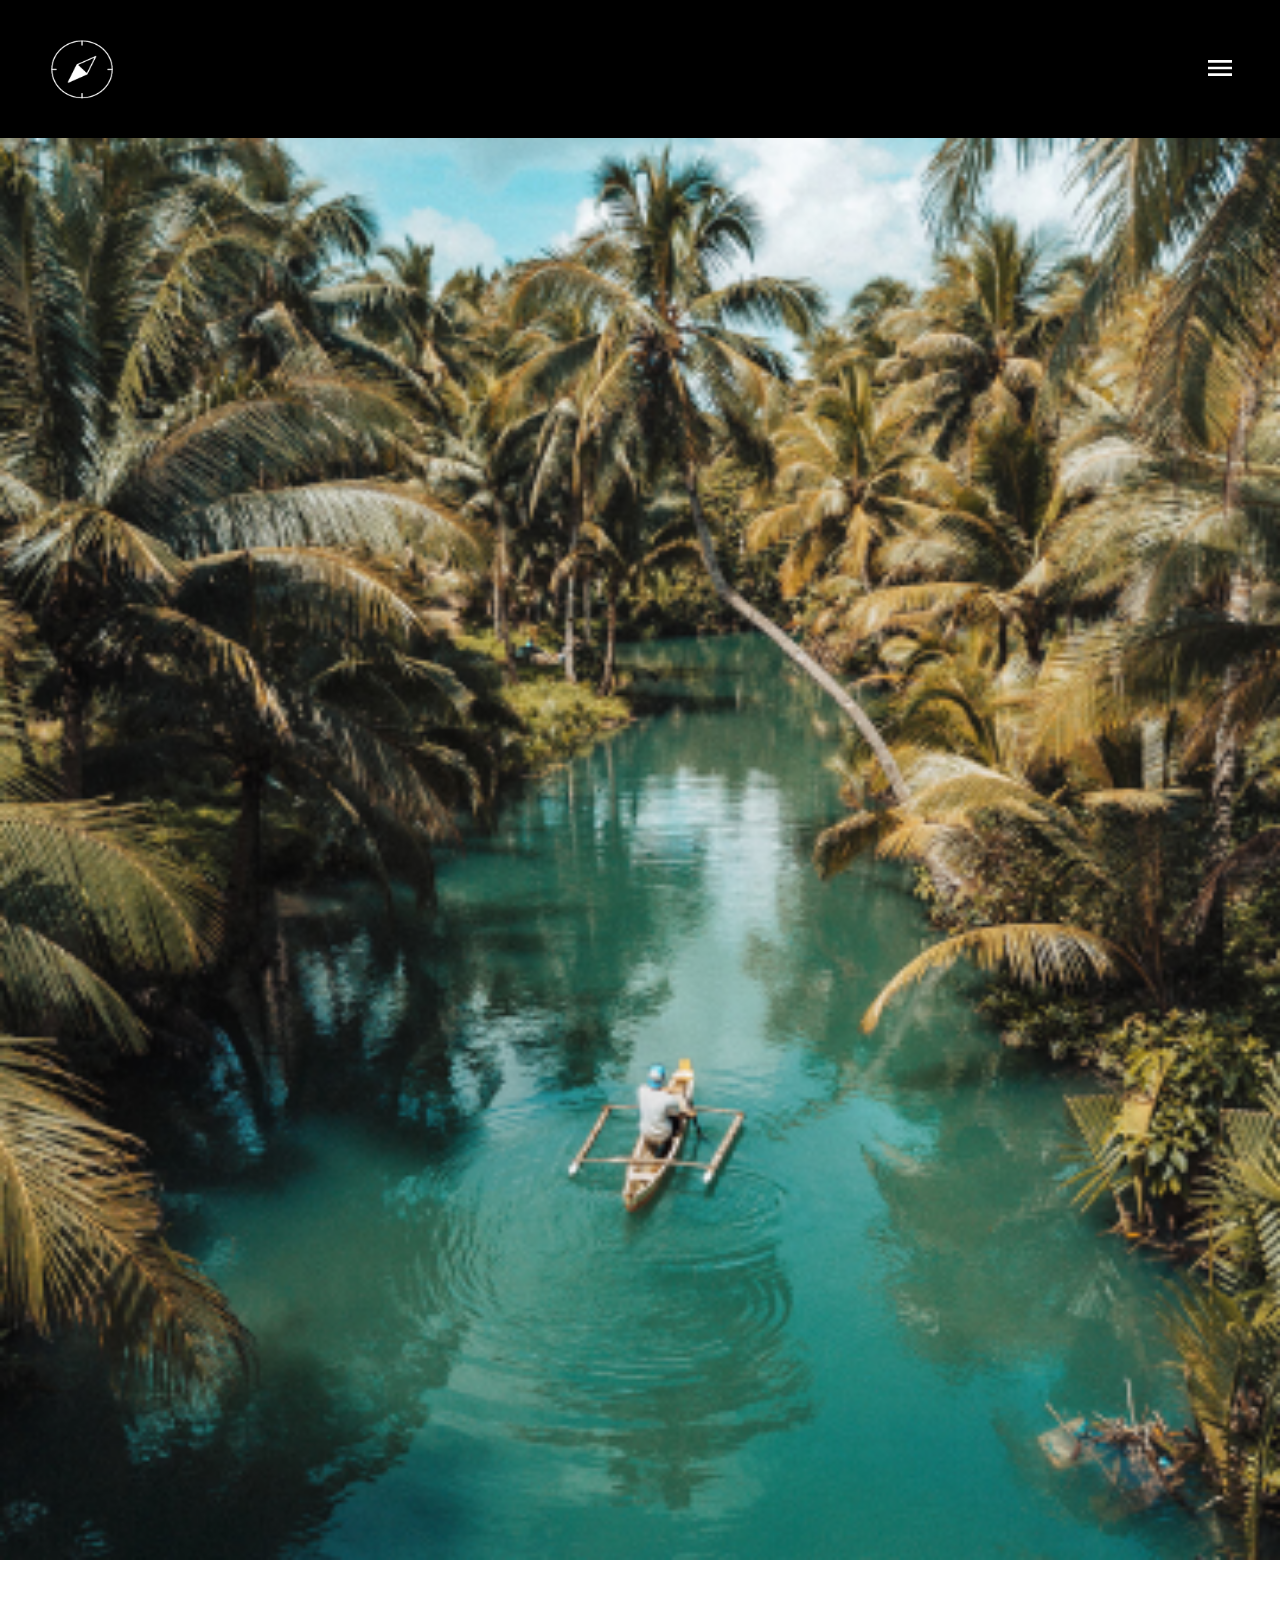
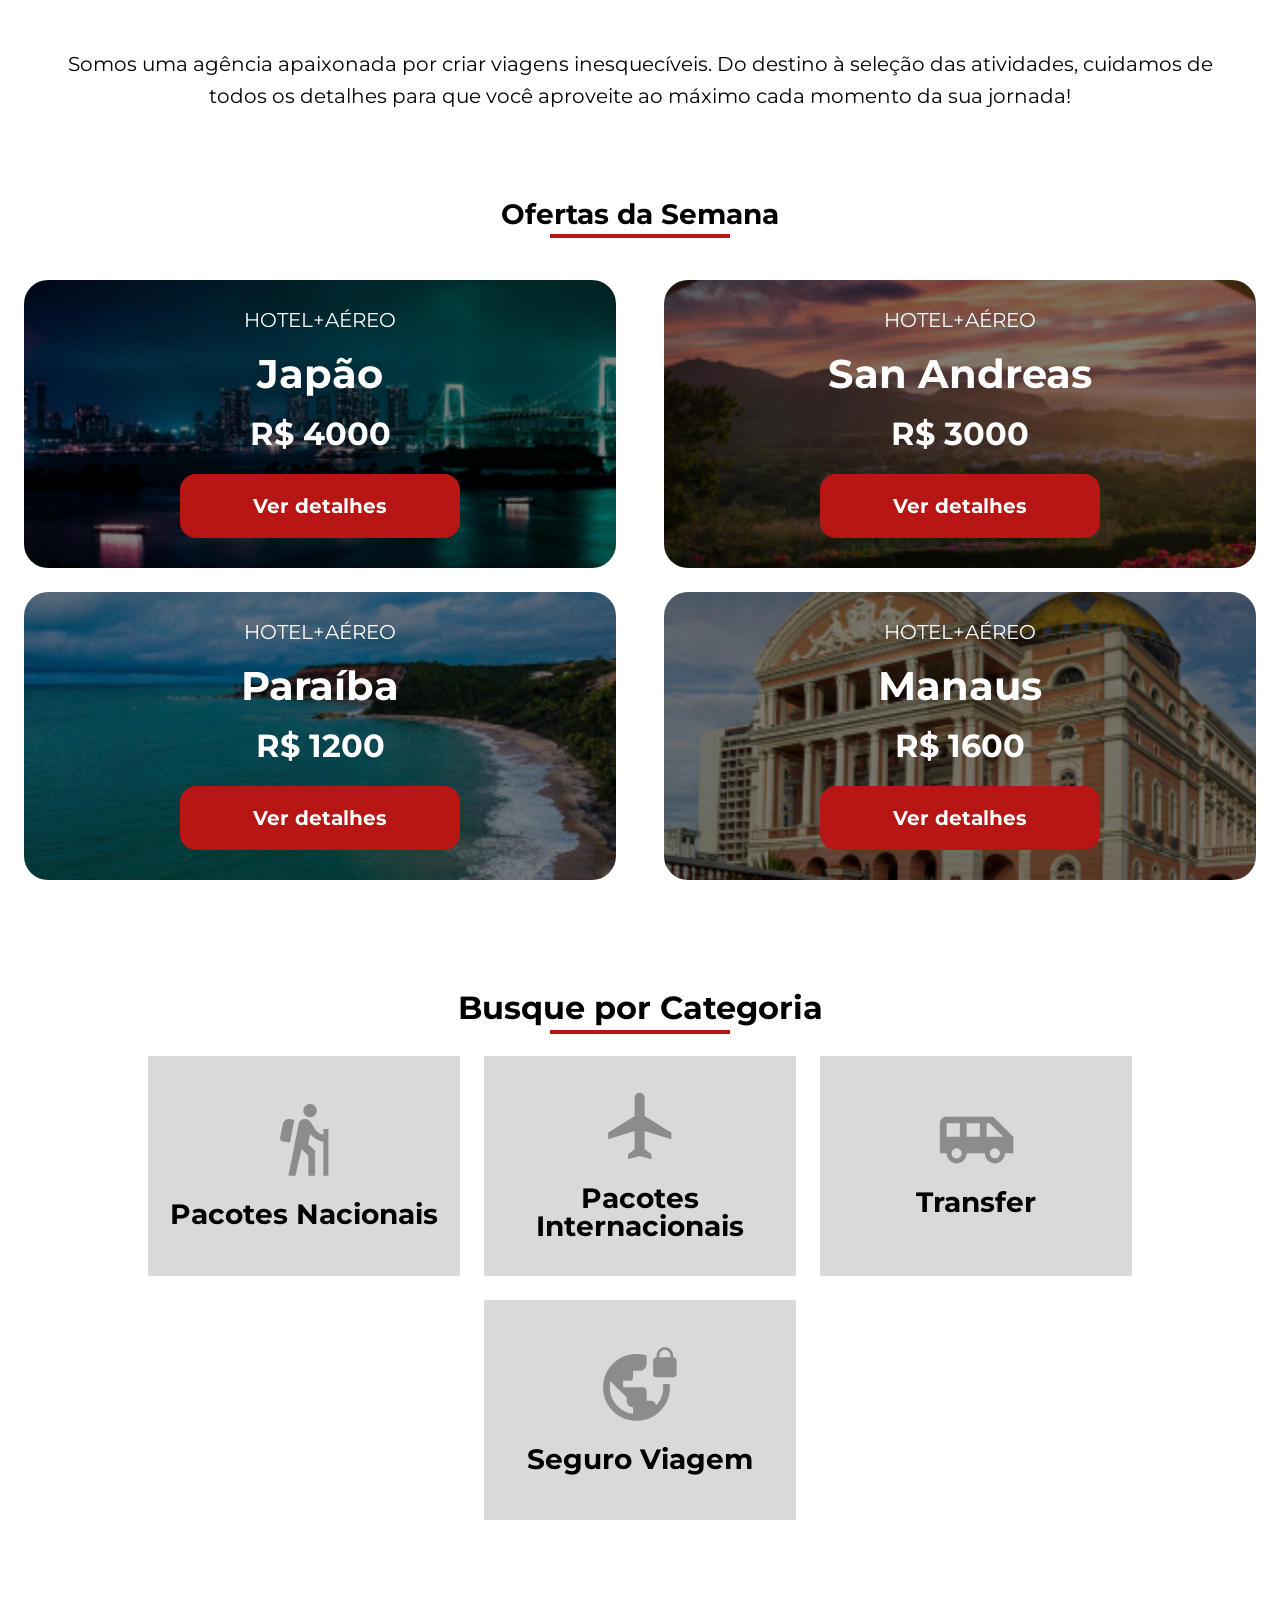
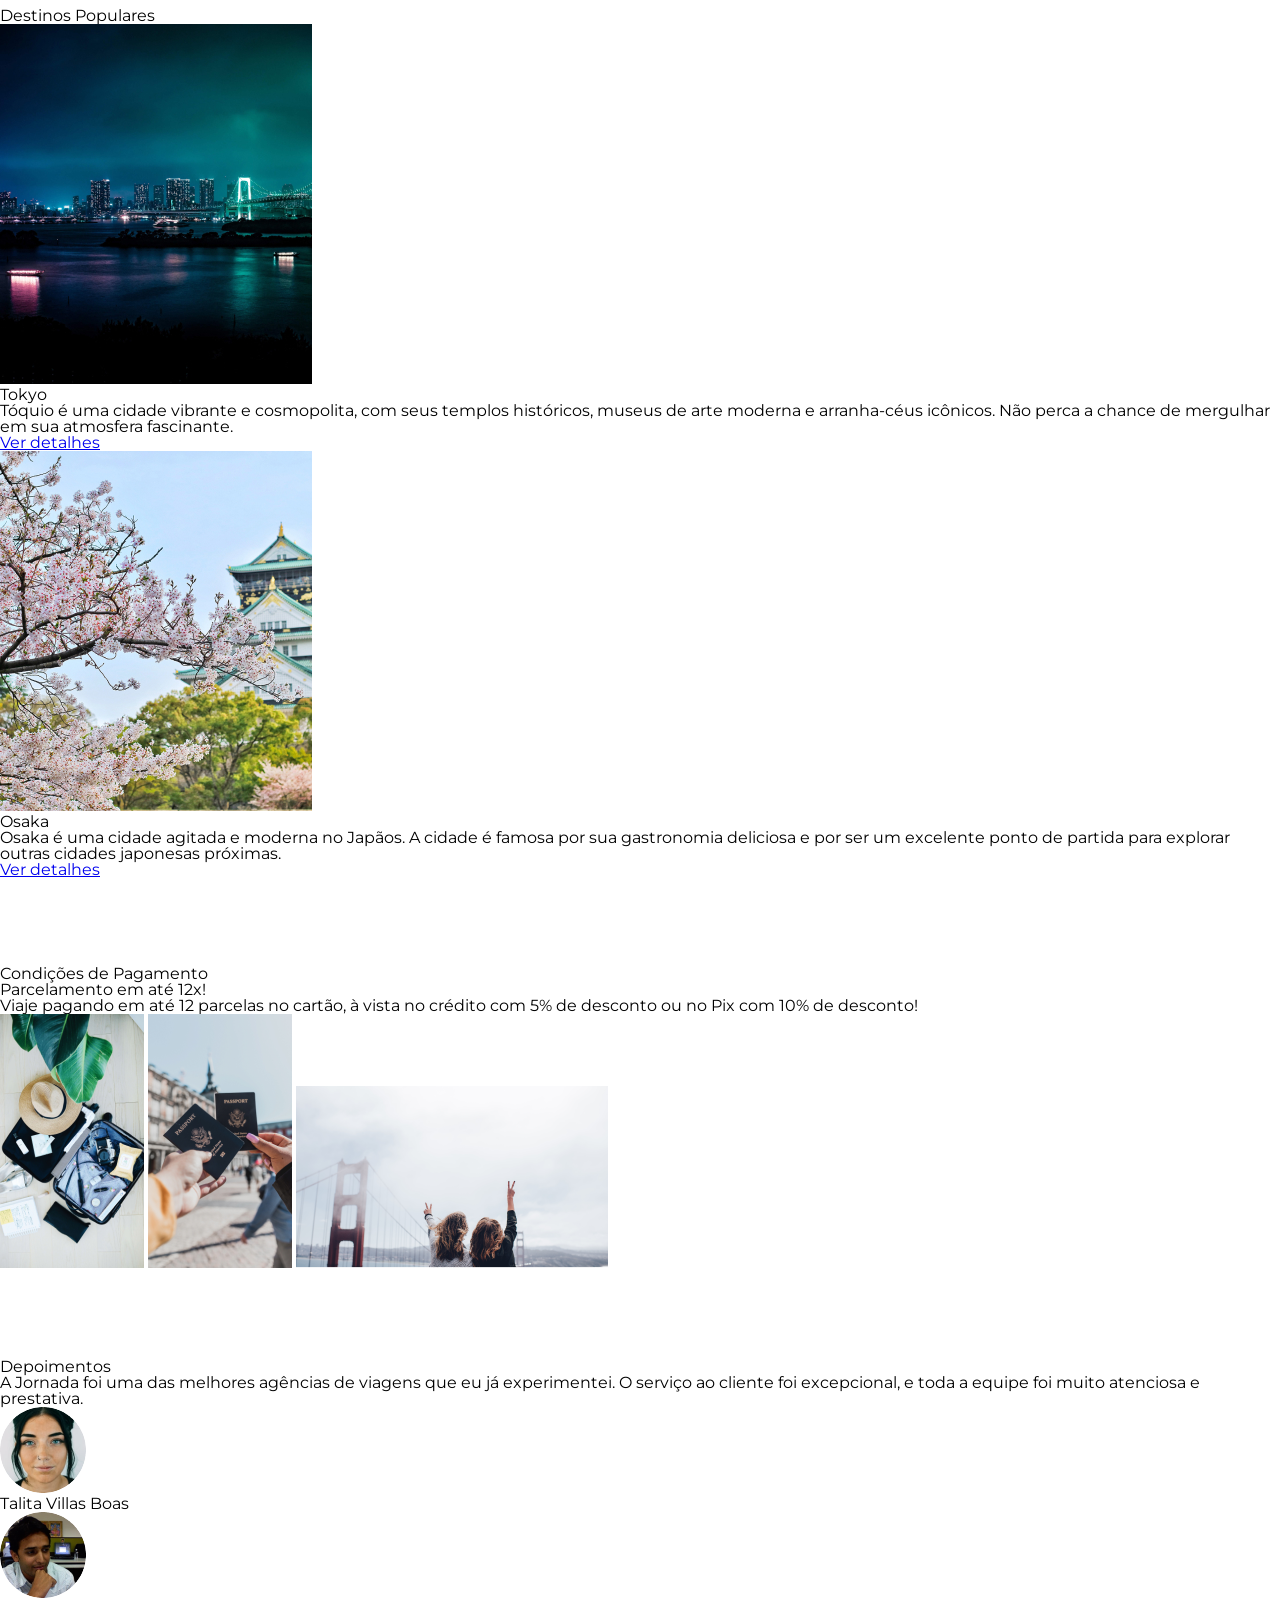
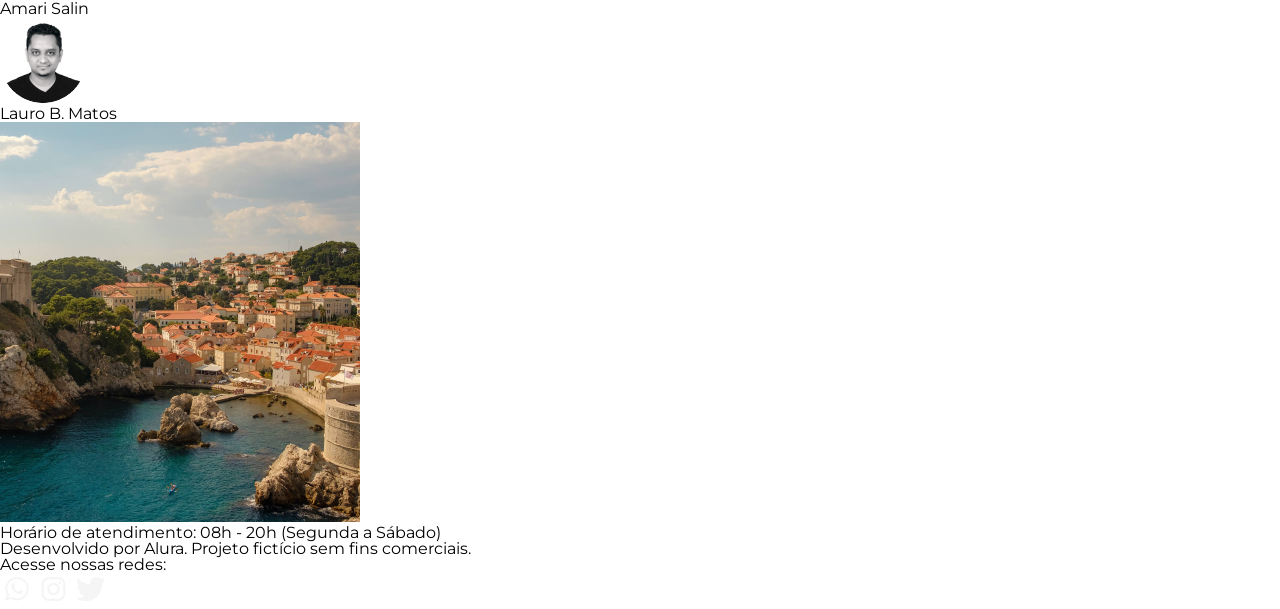
==== index.html @ b25b67ee "the css style configuration for the categories section has been created" ====
<!DOCTYPE html>
<html lang="pt-br">
<head>
    <meta charset="UTF-8">
    <meta name="viewport" content="width=device-width, initial-scale=1.0">
    <link rel="stylesheet" href="styles/styles.css">
    <link rel="stylesheet" href="styles/header.css">
    <link rel="stylesheet" href="styles/main.css">
    <link rel="stylesheet" href="styles/weekOffer.css">
    <link rel="stylesheet" href="styles/categories.css">
    <title>Jornada viagens</title>
</head>
<body>
    <header class="header">
        <img class="header--logo" src="img/Header_rodapes/Símbolo_white.png" alt="Logo da jornada viagem">
        <a class="header__menu" href="#">
            <img class="header__menu--icon" src="img/Header_rodapes/menu.svg" alt="Icone de menu hamburguer">
        </a>
    </header>

    <main class="content">
        <img class="content--banner" src="img/Mobile/Homepage/Banner_homepage.png" alt="Homem andando de conoa em um lago de aguas verdes, margem do lago esta repleta de palmeiras">
        <p class="content--introductionText">Somos uma agência apaixonada por criar viagens inesquecíveis. Do destino à seleção das atividades, cuidamos de todos os detalhes para que você aproveite ao máximo cada momento da sua jornada!</p>

        <section class="content__weekOffer">
            <h4 class="content__weekOffer--title bottom__line">Ofertas da Semana</h4>

            <div class="content__weekOffer--wrapCard">
                <div class="weekOffer__card weekOffer__card--japan">
                    <p class="weekOffer__card--travelPackge">HOTEL+AÉREO</p>
                    <h2 class="weekOffer__card--destiny">Japão</h2>
                    <h3 class="weekOffer__card--price">R$ 4000</h3>
                    <a href="#" class="weekOffer__card--seeDetailsButton">Ver detalhes</a>
                </div>
                <div class="weekOffer__card weekOffer__card--sanAndreas">
                    <p class="weekOffer__card--travelPackge">HOTEL+AÉREO</p>
                    <h2 class="weekOffer__card--destiny">San Andreas</h2>
                    <h3 class="weekOffer__card--price">R$ 3000</h3>
                    <a href="#" class="weekOffer__card--seeDetailsButton">Ver detalhes</a>
                </div>
            </div>

            <div class="content__weekOffer--wrapCard">
                <div class="weekOffer__card weekOffer__card--paraiba">
                    <p class="weekOffer__card--travelPackge">HOTEL+AÉREO</p>
                    <h2 class="weekOffer__card--destiny">Paraíba</h2>
                    <h3 class="weekOffer__card--price">R$ 1200</h3>
                    <a href="#" class="weekOffer__card--seeDetailsButton">Ver detalhes</a>
                </div>
                <div class="weekOffer__card weekOffer__card--manaus">
                    <p class="weekOffer__card--travelPackge">HOTEL+AÉREO</p>
                    <h2 class="weekOffer__card--destiny">Manaus</h2>
                    <h3 class="weekOffer__card--price">R$ 1600</h3>
                    <a href="#" class="weekOffer__card--seeDetailsButton">Ver detalhes</a>
                </div>
            </div>
        </section>

        <section class="content__categories">
            <h3 class="content__categories--title bottom__line">Busque por Categoria</h3>

            <nav class="categories__options">
                <a href="" class="categories__options--link">
                    <img src="img/Mobile/Homepage/icone_pacotes_nacionais.png" alt="icone de um mochileiro" class="link--icon">
    
                    <h4 class="link--title">Pacotes Nacionais</h4>
                </a>
                <a href="" class="categories__options--link">
                    <img src="img/Mobile/Homepage/icone_pacotes_interacionais.png" alt="icone de avião boing" class="link--icon">
    
                    <h4 class="link--title">Pacotes Internacionais</h4>
                </a>
                <a href="" class="categories__options--link">
                    <img src="img/Mobile/Homepage/icone_transfer.png" alt="icone de um ônibus de transporte" class="link--icon">
    
                    <h4 class="link--title">Transfer</h4>
                </a>
                <a href="" class="categories__options--link">
                    <img src="img/Mobile/Homepage/icone_seguro_viagem.png" alt="icone de um mundo com um cadeado fechado, indicando seguro de viagem" class="link--icon">
    
                    <h4 class="link--title">Seguro Viagem</h4>
                </a>
            </nav>
        </section>

        <section class="content__popularDestinations">
            <h3 class="content__popularDestinations--title">Destinos Populares</h3>

            <article class="popularDestinations__destiny">
                <img src="img/Mobile/Homepage/Tokyo.jpg" alt="imagem noturna de tokyo" class="popularDestinations__destiny--cityBannerImage">
                <h4 class="popularDestinations__destiny--cityName">Tokyo</h4>
                <p class="popularDestinations__destiny--cityResume">Tóquio é uma cidade vibrante e cosmopolita, com seus templos históricos, museus de arte moderna e arranha-céus icônicos. Não perca a chance de mergulhar em sua atmosfera fascinante.</p>
                <a href="#" class="popularDestinations__destiny--link">Ver detalhes</a>
            </article>
            <article class="popularDestinations__destiny">
                <img src="img/Mobile/Homepage/Osaka.jpg" alt="imagem de uma arvore sakura e um castelo ao fundo" class="popularDestinations__destiny--cityBannerImage">
                <h4 class="popularDestinations__destiny--cityName">Osaka</h4>
                <p class="popularDestinations__destiny--cityResume">Osaka é uma cidade agitada e moderna no Japãos. A cidade é famosa por sua gastronomia deliciosa e por ser um excelente ponto de partida para explorar outras cidades japonesas próximas.</p>
                <a href="#" class="popularDestinations__destiny--link">Ver detalhes</a>
            </article>
        </section>

        <section class="content__paymentConditions">
            <h3 class="content__paymentConditions--title">Condições de Pagamento</h3>
            <h4 class="content__paymentConditions--splitPaymentInformation">Parcelamento em até 12x!</h4>
            <p class="content__paymentConditions--text">Viaje pagando em até 12 parcelas no cartão, à vista no crédito com 5% de desconto ou no Pix com 10% de desconto! </p>

            <div class="paymentConditions__images">
                <img src="img/Mobile/Homepage/Montagem japão_1.png" alt="foto de uma mala de viagem aberta com roupas, chapeu e camera fotografica em seu conteúdo" class="paymentConditions__images--image">
                <img src="img/Mobile/Homepage/Montagem japão_2.png" alt="foto de duas mãos segurando cada uma um passaporte" class="paymentConditions__images--image">
                <img src="img/Mobile/Homepage/Montagem japão_3.png" alt="foto de duas mulheres lado a lado com a mão para cima, fazendo o simbolo da paz com a mão. ao fundo a ponto golden gate de san francisco" class="paymentConditions__images--image">
            </div>
        </section>

        <section class="content__testimonials">
            <h3 class="content__testimonials--title">Depoimentos</h3>
            <article class="testimonials__comment">
                <p class="testimonials__comment--userOpinion">A Jornada foi uma das melhores agências de viagens que eu já experimentei. O serviço ao cliente foi excepcional, e toda a equipe foi muito atenciosa e prestativa.</p>

                <div class="testimonials__comment__user">
                    <img src="img/Mobile/Homepage/Avatar-Talita.png" alt="mulher branca de olhos verde, cabelo preto e pircing no nariz" class="testimonials__comment__user--image">
                    <p class="testimonials__comment__user--name">Talita Villas Boas</p>
                    <div class="testimonials__comment__user--rating"></div>
                </div>
                <div class="testimonials__comment__user">
                    <img src="img/Mobile/Homepage/Avatar-Amari.png" alt="Homen pardo, cabelo preto e camisa branca" class="testimonials__comment__user--image">
                    <p class="testimonials__comment__user--name">Amari Salin</p>
                    <div class="testimonials__comment__user--rating"></div>
                </div>
                <div class="testimonials__comment__user">
                    <img src="img/Mobile/Homepage/Avatar-Lauro.png" alt="Homem branco, cavanhaque e camiseta preta" class="testimonials__comment__user--image">
                    <p class="testimonials__comment__user--name">Lauro B. Matos</p>
                    <div class="testimonials__comment__user--rating"></div>
                </div>
            </article>
        </section>
    </main>

    <footer class="footer">
        <img src="img/Mobile/Homepage/Imagem_pre_rodape.png" alt="uma cidade costeira muito bonita" class="footer--banner">
        <img src="img/Header_rodapes/Logo-branco-com-tagline.png" alt="logo jornada viagens" class="footer--logoJornadaViagens">
        <p class="footer--text">Horário de atendimento: 08h - 20h (Segunda a Sábado)</p>
        <p class="footer--text">Desenvolvido por Alura. Projeto fictício sem fins comerciais.</p>
        <p class="footer--text">Acesse nossas redes:</p>
        <div class="footer__socialMedias">
            <img src="img/Header_rodapes/Whatsapp.svg" alt="logo do whatsApp" class="footer__socialMedias--icon">
            <img src="img/Header_rodapes/Instragam.svg" alt="logo do instagram" class="footer__socialMedias--icon">
            <img src="img/Header_rodapes/Twiter.svg" alt="logo do X(twitter)" class="footer__socialMedias--icon">
        </div>

    </footer>
</body>
</html>
---- styles/styles.css ----
@import url('https://fonts.googleapis.com/css2?family=Montserrat:ital,wght@0,100..900;1,100..900&display=swap');

html, body, div, span, applet, object, iframe,
h1, h2, h3, h4, h5, h6, p, blockquote, pre,
a, abbr, acronym, address, big, cite, code,
del, dfn, em, img, ins, kbd, q, s, samp,
small, strike, strong, sub, sup, tt, var,
b, u, i, center,
dl, dt, dd, ol, ul, li,
fieldset, form, label, legend,
table, caption, tbody, tfoot, thead, tr, th, td,
article, aside, canvas, details, embed, 
figure, figcaption, footer, header, hgroup, 
menu, nav, output, ruby, section, summary,
time, mark, audio, video {
	margin: 0;
	padding: 0;
	border: 0;
	font-size: 100%;
	font: inherit;
	vertical-align: baseline;
}
/* HTML5 display-role reset for older browsers */
article, aside, details, figcaption, figure, 
footer, header, hgroup, menu, nav, section {
	display: block;
}
body {
	line-height: 1;
}
ol, ul {
	list-style: none;
}
blockquote, q {
	quotes: none;
}
blockquote:before, blockquote:after,
q:before, q:after {
	content: '';
	content: none;
}
table {
	border-collapse: collapse;
	border-spacing: 0;
}

:root {
    --darkRed: #8F0101;
    --red: #B81515;
    --black: #000000;
    --darkGray: #222222;
    --gray: #8C8C8C;
    --lightGray: #D9D9D9;
    --grayishWhite: #F5F5F5;
    --white: #FFFFFF;

    --font: "Montserrat", sans-serif;
     
    --font-size-h1: 3rem;
    --font-size-h2: 2.5rem;
    --font-size-h3: 2rem;
    --font-size-h4: 1.75rem;
    --font-size-body1: 1rem;
    --font-size-body2: 1.25rem;
    --font-size-body3: 1.5rem;
    --font-size-body4: 2rem;
    --font-subtitle:  0.875rem;
}

body {
    font-family: var(--font);
}

.bottom__line::after {
    content: "";
    display: block;
    width: 180px;
    height: 4px;
    background-color: var(--red);
    margin: 0 auto;
    position: absolute;
    bottom: -10px;
    left: 50%;
    transform: translateX(-50%);
}
---- styles/header.css ----
.header {
    display: flex;
    background-color: var(--black);
    justify-content: space-between;
    flex-direction: row;
    align-items: center;
    padding: 37px 48px;
}

.header--logo {
    width: 68px;
    height: 64px;
}
---- styles/main.css ----
.content {
    display: flex;
    flex-direction: column;
    gap: 88px;
    justify-content: center;
}

.content--banner {
    width: 100vw;
    align-items: center;
}

.content--introductionText {
    font-size: var(--font-size-body2);
    margin: 0 48px;
    text-align: center;
    line-height: 32px;
}
---- styles/weekOffer.css ----
.content__weekOffer--title {
    font-size: var(--font-size-h4);
    text-align: center;
    margin-bottom: 52px;
    font-weight: bold;
    position: relative;
}

.content__weekOffer--wrapCard {
    display: flex;
    flex-wrap: wrap;
}

.weekOffer__card {
    display: flex;
    flex-direction: column;
    justify-content: center;
    align-items: center;
    gap: 24px;
    width: 312px;
    height: 288px;
    border-radius: 24px;
    margin: 0px 24px 24px 24px;
    color: var(--white);
    flex-grow: 1;
}

.weekOffer__card--travelPackge {
    font-size: var(--font-size-body2);
}

.weekOffer__card--destiny {
    font-size: var(--font-size-h2);
    font-weight: bold;
}

.weekOffer__card--price {
    font-size: var(--font-size-h3);
    font-weight: bold;
}

.weekOffer__card--seeDetailsButton {
    display: flex;
    width: 280px;
    height: 64px;
    background-color: var(--red);
    font-size: var(--font-size-body2);
    font-weight: bold;
    text-decoration: none;
    color: var(--white);
    justify-content: center;
    align-items: center;
    border-radius: 16px;
}

.weekOffer__card--japan {
    background-image: url("../img/Mobile/Homepage/Japao.png");
}
.weekOffer__card--sanAndreas {
    background-image: url("../img/Mobile/Homepage/San_Andreas.png");
}
.weekOffer__card--paraiba {
    background-image: url("../img/Mobile/Homepage/Paraiba.png");
}
.weekOffer__card--manaus {
    background-image: url("../img/Mobile/Homepage/Manaus.png");
}


.weekOffer__card--japan,
.weekOffer__card--sanAndreas,
.weekOffer__card--paraiba,
.weekOffer__card--manaus {
    background-repeat: no-repeat;
    background-size: cover;
    background-position: center;
}
---- styles/categories.css ----
.content__categories--title {
    font-size: var(--font-size-h3);
    font-weight: bold;
    text-align: center;
    margin: 0 24px 32px 24px;
    position: relative;
}

.categories__options {
    display: flex;
    flex-wrap: wrap;
    align-items: center;
    justify-content: center;
    gap: 24px;
    margin: 0 24px;
}

.categories__options--link {
    display: flex;
    flex-direction: column;
    align-items: center;
    justify-content: center;
    gap: 24px;
    background-color: var(--lightGray);
    text-decoration: none;
    width: 312px;
    height: 220px;
}

.link--title {
    font-size: var(--font-size-h4);
    font-weight: bold;
    color: var(--black);
    text-align: center;
}
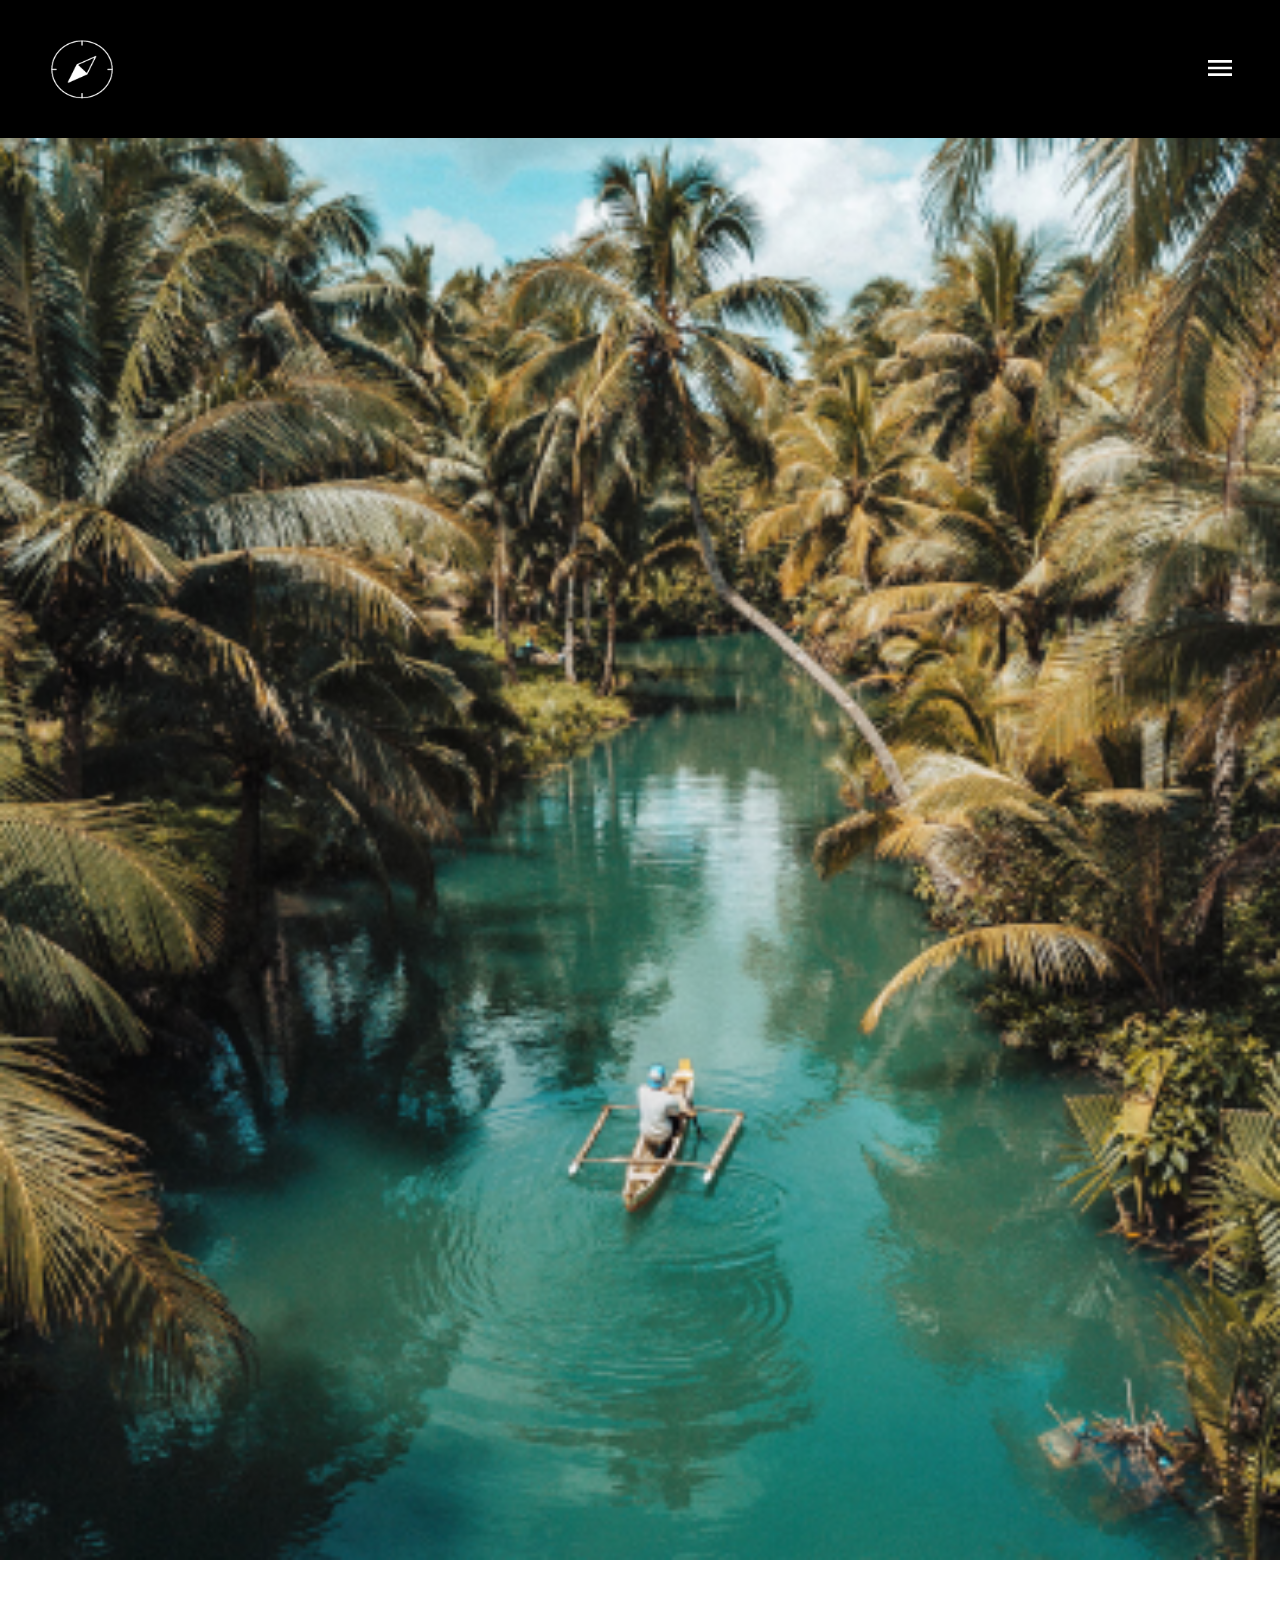
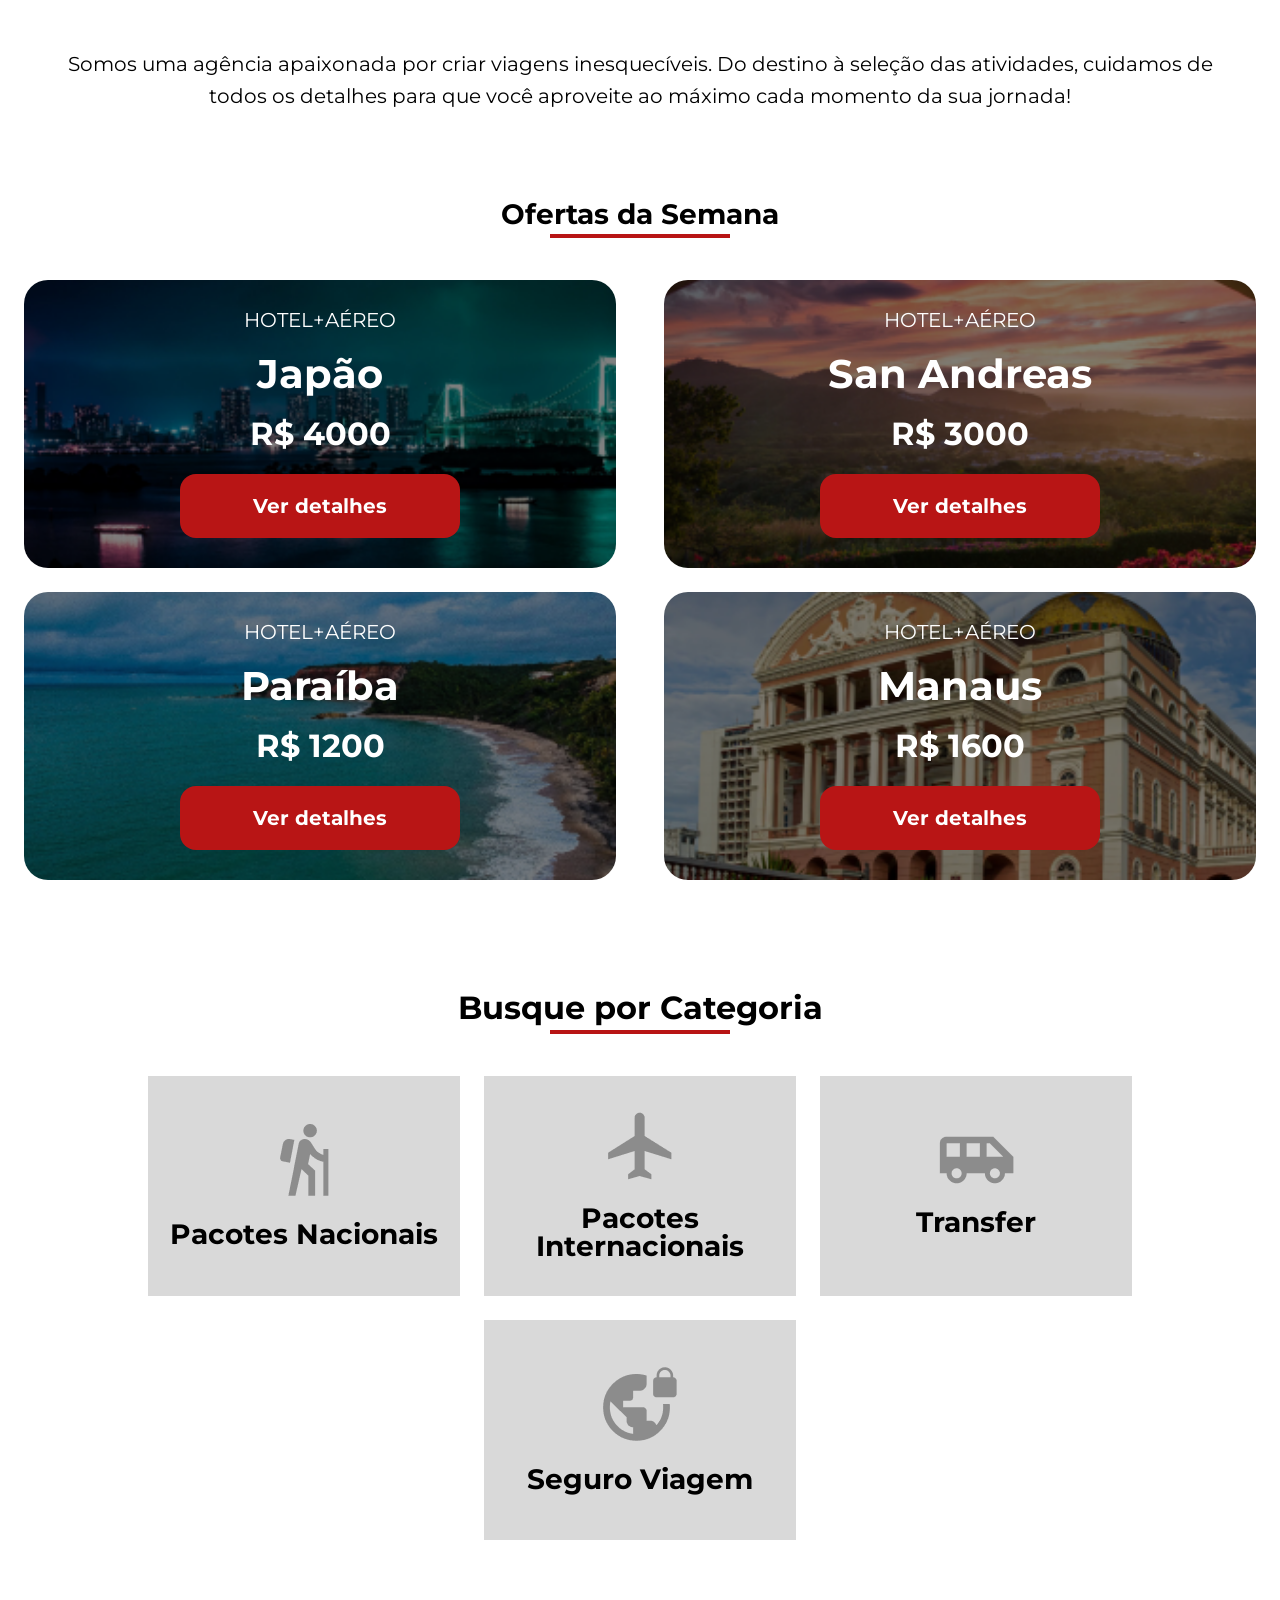
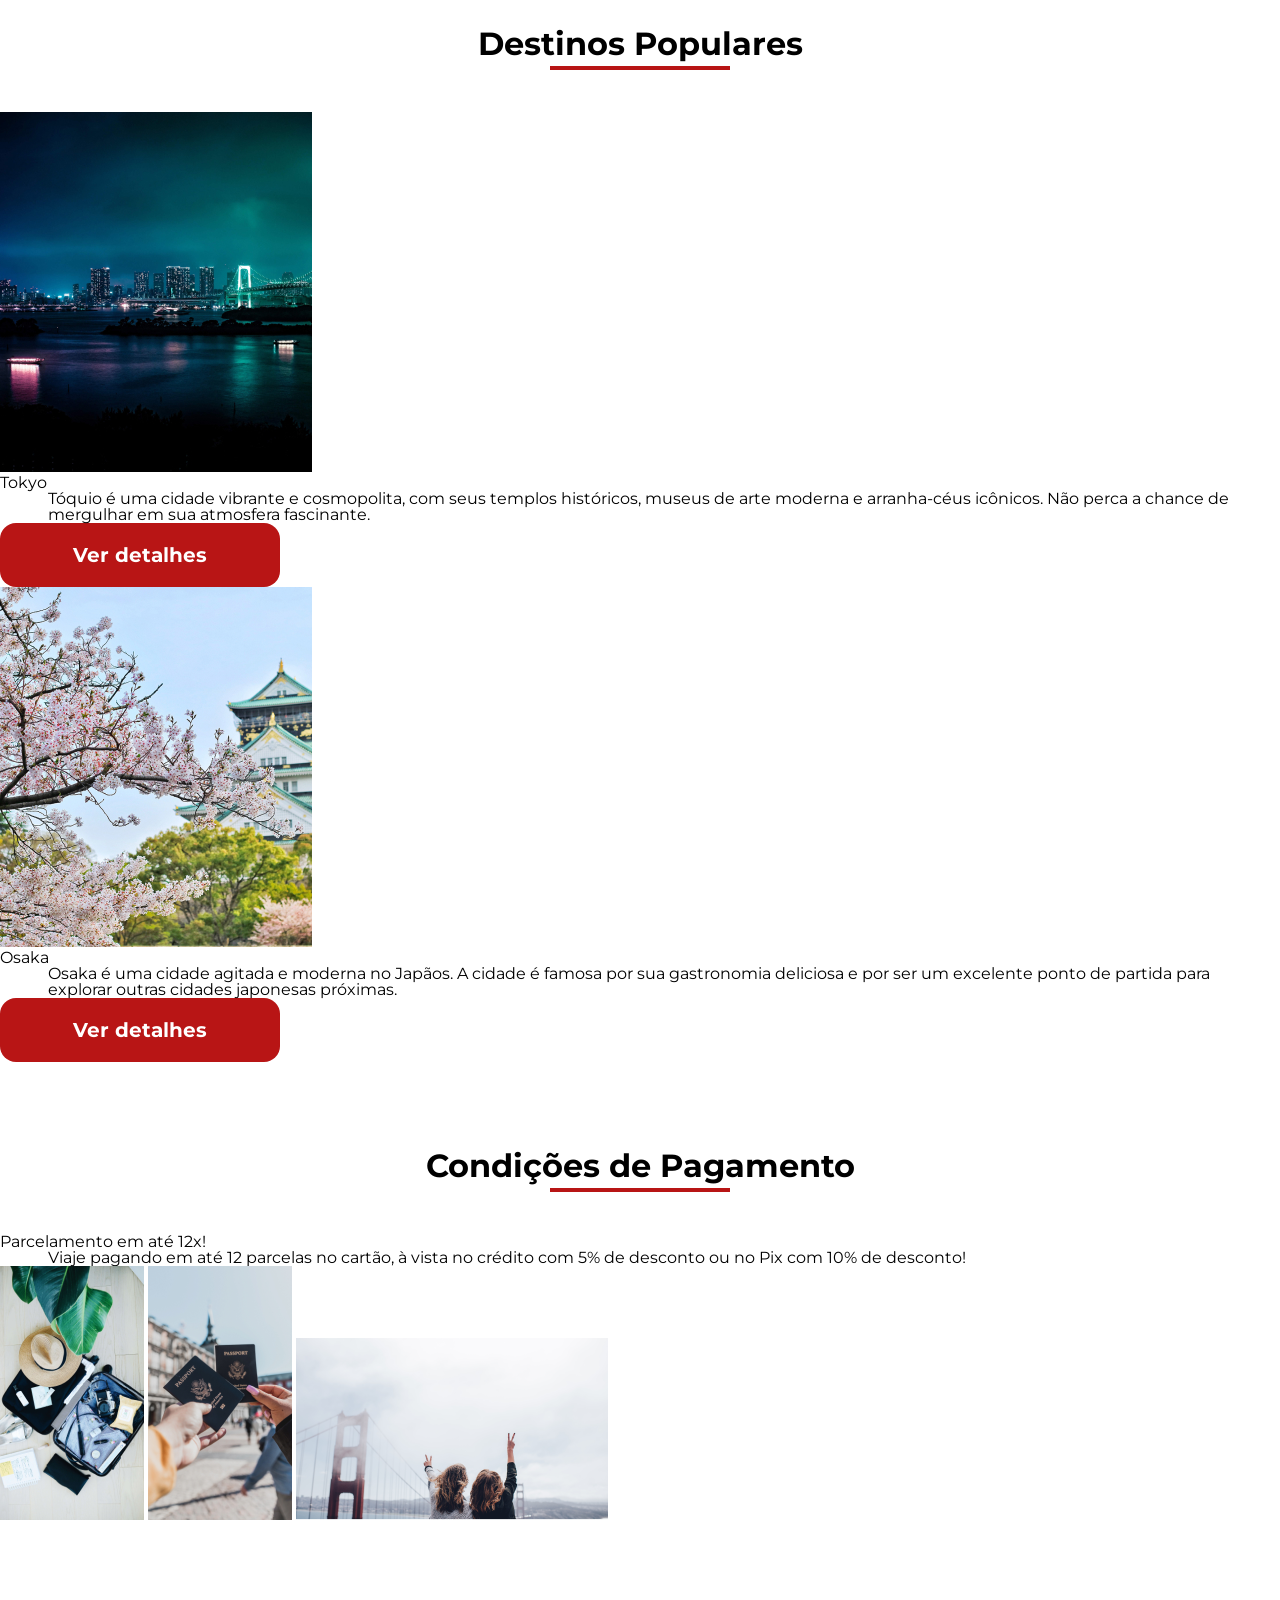
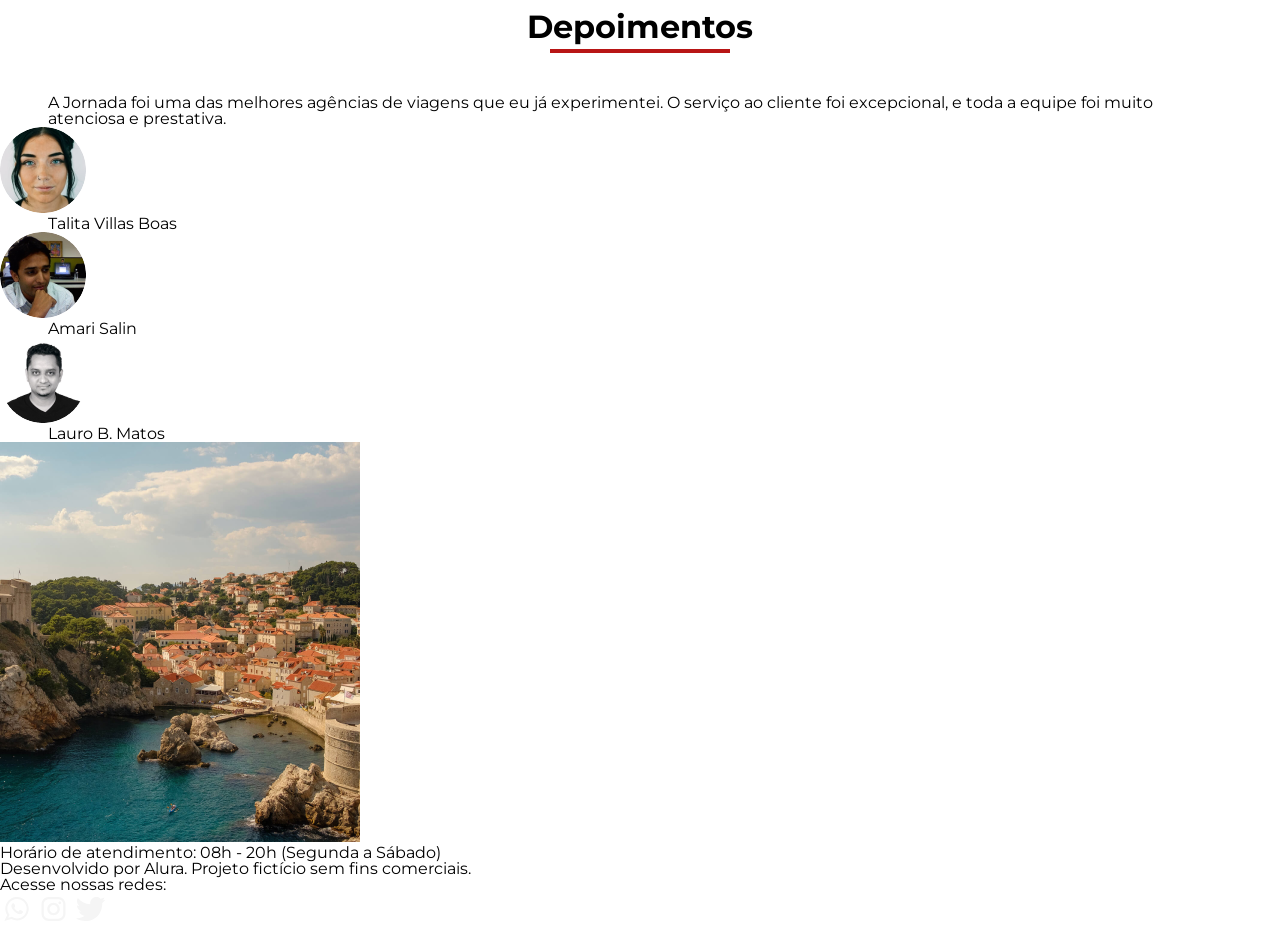
==== commit 009c6e5a: "CSS classes names was been rewrite to be in according with BEM" ====
--- a/index.html
+++ b/index.html
@@ -12,96 +12,92 @@
 </head>
 <body>
     <header class="header">
-        <img class="header--logo" src="img/Header_rodapes/Símbolo_white.png" alt="Logo da jornada viagem">
+        <img class="header__logo" src="img/Header_rodapes/Símbolo_white.png" alt="Logo da jornada viagem">
         <a class="header__menu" href="#">
-            <img class="header__menu--icon" src="img/Header_rodapes/menu.svg" alt="Icone de menu hamburguer">
+            <img class="menu__icosn" src="img/Header_rodapes/menu.svg" alt="Icone de menu hamburguer">
         </a>
     </header>
 
     <main class="content">
-        <img class="content--banner" src="img/Mobile/Homepage/Banner_homepage.png" alt="Homem andando de conoa em um lago de aguas verdes, margem do lago esta repleta de palmeiras">
-        <p class="content--introductionText">Somos uma agência apaixonada por criar viagens inesquecíveis. Do destino à seleção das atividades, cuidamos de todos os detalhes para que você aproveite ao máximo cada momento da sua jornada!</p>
+        <img class="content__banner" src="img/Mobile/Homepage/Banner_homepage.png" alt="Homem andando de conoa em um lago de aguas verdes, margem do lago esta repleta de palmeiras">
+        <p class="introductionText">Somos uma agência apaixonada por criar viagens inesquecíveis. Do destino à seleção das atividades, cuidamos de todos os detalhes para que você aproveite ao máximo cada momento da sua jornada!</p>
 
         <section class="content__weekOffer">
-            <h4 class="content__weekOffer--title bottom__line">Ofertas da Semana</h4>
+            <h4 class="sectionTitle">Ofertas da Semana</h4>
 
             <div class="content__weekOffer--wrapCard">
-                <div class="weekOffer__card weekOffer__card--japan">
-                    <p class="weekOffer__card--travelPackge">HOTEL+AÉREO</p>
-                    <h2 class="weekOffer__card--destiny">Japão</h2>
-                    <h3 class="weekOffer__card--price">R$ 4000</h3>
-                    <a href="#" class="weekOffer__card--seeDetailsButton">Ver detalhes</a>
+                <div class="weekOffer__card card--japan">
+                    <p >HOTEL+AÉREO</p>
+                    <h2>Japão</h2>
+                    <h3>R$ 4000</h3>
+                    <a href="#" class="seeDetailsButton">Ver detalhes</a>
                 </div>
-                <div class="weekOffer__card weekOffer__card--sanAndreas">
-                    <p class="weekOffer__card--travelPackge">HOTEL+AÉREO</p>
-                    <h2 class="weekOffer__card--destiny">San Andreas</h2>
-                    <h3 class="weekOffer__card--price">R$ 3000</h3>
-                    <a href="#" class="weekOffer__card--seeDetailsButton">Ver detalhes</a>
+                <div class="weekOffer__card card--sanAndreas">
+                    <p >HOTEL+AÉREO</p>
+                    <h2>San Andreas</h2>
+                    <h3>R$ 3000</h3>
+                    <a href="#" class="seeDetailsButton">Ver detalhes</a>
                 </div>
             </div>
 
             <div class="content__weekOffer--wrapCard">
-                <div class="weekOffer__card weekOffer__card--paraiba">
-                    <p class="weekOffer__card--travelPackge">HOTEL+AÉREO</p>
-                    <h2 class="weekOffer__card--destiny">Paraíba</h2>
-                    <h3 class="weekOffer__card--price">R$ 1200</h3>
-                    <a href="#" class="weekOffer__card--seeDetailsButton">Ver detalhes</a>
+                <div class="weekOffer__card card--paraiba">
+                    <p >HOTEL+AÉREO</p>
+                    <h2>Paraíba</h2>
+                    <h3>R$ 1200</h3>
+                    <a href="#" class="seeDetailsButton">Ver detalhes</a>
                 </div>
-                <div class="weekOffer__card weekOffer__card--manaus">
-                    <p class="weekOffer__card--travelPackge">HOTEL+AÉREO</p>
-                    <h2 class="weekOffer__card--destiny">Manaus</h2>
-                    <h3 class="weekOffer__card--price">R$ 1600</h3>
-                    <a href="#" class="weekOffer__card--seeDetailsButton">Ver detalhes</a>
+                <div class="weekOffer__card card--manaus">
+                    <p >HOTEL+AÉREO</p>
+                    <h2>Manaus</h2>
+                    <h3>R$ 1600</h3>
+                    <a href="#" class="seeDetailsButton">Ver detalhes</a>
                 </div>
             </div>
         </section>
 
         <section class="content__categories">
-            <h3 class="content__categories--title bottom__line">Busque por Categoria</h3>
+            <h3 class="sectionTitle">Busque por Categoria</h3>
 
-            <nav class="categories__options">
-                <a href="" class="categories__options--link">
-                    <img src="img/Mobile/Homepage/icone_pacotes_nacionais.png" alt="icone de um mochileiro" class="link--icon">
-    
-                    <h4 class="link--title">Pacotes Nacionais</h4>
+            <nav>
+                <a href="">
+                    <img src="img/Mobile/Homepage/icone_pacotes_nacionais.png" alt="icone de um mochileiro">
+                    <h4>Pacotes Nacionais</h4>
                 </a>
-                <a href="" class="categories__options--link">
-                    <img src="img/Mobile/Homepage/icone_pacotes_interacionais.png" alt="icone de avião boing" class="link--icon">
-    
-                    <h4 class="link--title">Pacotes Internacionais</h4>
+                <a href="">
+                    <img src="img/Mobile/Homepage/icone_pacotes_interacionais.png" alt="icone de avião boing">
+                    <h4>Pacotes Internacionais</h4>
                 </a>
-                <a href="" class="categories__options--link">
-                    <img src="img/Mobile/Homepage/icone_transfer.png" alt="icone de um ônibus de transporte" class="link--icon">
-    
-                    <h4 class="link--title">Transfer</h4>
+                <a href="">
+                    <img src="img/Mobile/Homepage/icone_transfer.png" alt="icone de um ônibus de transporte">
+                    <h4>Transfer</h4>
                 </a>
-                <a href="" class="categories__options--link">
-                    <img src="img/Mobile/Homepage/icone_seguro_viagem.png" alt="icone de um mundo com um cadeado fechado, indicando seguro de viagem" class="link--icon">
-    
-                    <h4 class="link--title">Seguro Viagem</h4>
+                <a href="">
+                    <img src="img/Mobile/Homepage/icone_seguro_viagem.png" alt="icone de um mundo com um cadeado fechado, indicando seguro de viagem">
+                    <h4>Seguro Viagem</h4>
                 </a>
             </nav>
         </section>
 
         <section class="content__popularDestinations">
-            <h3 class="content__popularDestinations--title">Destinos Populares</h3>
+            <h3 class="sectionTitle">Destinos Populares</h3>
 
-            <article class="popularDestinations__destiny">
-                <img src="img/Mobile/Homepage/Tokyo.jpg" alt="imagem noturna de tokyo" class="popularDestinations__destiny--cityBannerImage">
-                <h4 class="popularDestinations__destiny--cityName">Tokyo</h4>
-                <p class="popularDestinations__destiny--cityResume">Tóquio é uma cidade vibrante e cosmopolita, com seus templos históricos, museus de arte moderna e arranha-céus icônicos. Não perca a chance de mergulhar em sua atmosfera fascinante.</p>
-                <a href="#" class="popularDestinations__destiny--link">Ver detalhes</a>
+            <article class="destinationResumeCard">
+                <img src="img/Mobile/Homepage/Tokyo.jpg" alt="imagem noturna de tokyo" class="destinationResumeCard__banner">
+                <h4 class="destinationResumeCard__cityName">Tokyo</h4>
+                <p class="destinationResumeCard__cityResume">Tóquio é uma cidade vibrante e cosmopolita, com seus templos históricos, museus de arte moderna e arranha-céus icônicos. Não perca a chance de mergulhar em sua atmosfera fascinante.</p>
+                <a href="#" class="seeDetailsButton">Ver detalhes</a>
             </article>
             <article class="popularDestinations__destiny">
-                <img src="img/Mobile/Homepage/Osaka.jpg" alt="imagem de uma arvore sakura e um castelo ao fundo" class="popularDestinations__destiny--cityBannerImage">
-                <h4 class="popularDestinations__destiny--cityName">Osaka</h4>
-                <p class="popularDestinations__destiny--cityResume">Osaka é uma cidade agitada e moderna no Japãos. A cidade é famosa por sua gastronomia deliciosa e por ser um excelente ponto de partida para explorar outras cidades japonesas próximas.</p>
-                <a href="#" class="popularDestinations__destiny--link">Ver detalhes</a>
+                <img src="img/Mobile/Homepage/Osaka.jpg" alt="imagem de uma arvore sakura e um castelo ao fundo" class="destinationResumeCard__banner">
+                <h4 class="destinationResumeCard__cityName">Osaka</h4>
+                <p class="destinationResumeCard__cityResume">Osaka é uma cidade agitada e moderna no Japãos. A cidade é famosa por sua gastronomia deliciosa e por ser um excelente ponto de partida para explorar outras cidades japonesas próximas.</p>
+                <a href="#" class="seeDetailsButton">Ver detalhes</a>
             </article>
         </section>
 
         <section class="content__paymentConditions">
-            <h3 class="content__paymentConditions--title">Condições de Pagamento</h3>
+            <h3 class="sectionTitle">Condições de Pagamento</h3>
             <h4 class="content__paymentConditions--splitPaymentInformation">Parcelamento em até 12x!</h4>
             <p class="content__paymentConditions--text">Viaje pagando em até 12 parcelas no cartão, à vista no crédito com 5% de desconto ou no Pix com 10% de desconto! </p>
 
@@ -113,7 +109,7 @@
         </section>
 
         <section class="content__testimonials">
-            <h3 class="content__testimonials--title">Depoimentos</h3>
+            <h3 class="sectionTitle">Depoimentos</h3>
             <article class="testimonials__comment">
                 <p class="testimonials__comment--userOpinion">A Jornada foi uma das melhores agências de viagens que eu já experimentei. O serviço ao cliente foi excepcional, e toda a equipe foi muito atenciosa e prestativa.</p>
 
--- a/styles/styles.css
+++ b/styles/styles.css
@@ -70,16 +70,3 @@
 body {
     font-family: var(--font);
 }
-
-.bottom__line::after {
-    content: "";
-    display: block;
-    width: 180px;
-    height: 4px;
-    background-color: var(--red);
-    margin: 0 auto;
-    position: absolute;
-    bottom: -10px;
-    left: 50%;
-    transform: translateX(-50%);
-}
--- a/styles/header.css
+++ b/styles/header.css
@@ -7,7 +7,7 @@
     padding: 37px 48px;
 }
 
-.header--logo {
+.header__logo {
     width: 68px;
     height: 64px;
 }
--- a/styles/main.css
+++ b/styles/main.css
@@ -1,3 +1,5 @@
+@import url("components/introductionText.css");
+
 .content {
     display: flex;
     flex-direction: column;
@@ -5,14 +7,11 @@
     justify-content: center;
 }
 
-.content--banner {
+.content__banner {
     width: 100vw;
     align-items: center;
 }
 
-.content--introductionText {
-    font-size: var(--font-size-body2);
+.content p {
     margin: 0 48px;
-    text-align: center;
-    line-height: 32px;
 }
--- a/styles/weekOffer.css
+++ b/styles/weekOffer.css
@@ -1,9 +1,8 @@
-.content__weekOffer--title {
+@import "components/seeDetaisButton.css";
+@import "components/sectionTitle.css";
+
+.content__weekOffer h4 {
     font-size: var(--font-size-h4);
-    text-align: center;
-    margin-bottom: 52px;
-    font-weight: bold;
-    position: relative;
 }
 
 .content__weekOffer--wrapCard {
@@ -25,52 +24,39 @@
     flex-grow: 1;
 }
 
-.weekOffer__card--travelPackge {
+.weekOffer__card p {
     font-size: var(--font-size-body2);
 }
 
-.weekOffer__card--destiny {
+.weekOffer__card h2 {
     font-size: var(--font-size-h2);
     font-weight: bold;
 }
 
-.weekOffer__card--price {
+.weekOffer__card h3 {
     font-size: var(--font-size-h3);
     font-weight: bold;
 }
 
-.weekOffer__card--seeDetailsButton {
-    display: flex;
-    width: 280px;
-    height: 64px;
-    background-color: var(--red);
-    font-size: var(--font-size-body2);
-    font-weight: bold;
-    text-decoration: none;
-    color: var(--white);
-    justify-content: center;
-    align-items: center;
-    border-radius: 16px;
-}
 
-.weekOffer__card--japan {
+.card--japan {
     background-image: url("../img/Mobile/Homepage/Japao.png");
 }
-.weekOffer__card--sanAndreas {
+.card--sanAndreas {
     background-image: url("../img/Mobile/Homepage/San_Andreas.png");
 }
-.weekOffer__card--paraiba {
+.card--paraiba {
     background-image: url("../img/Mobile/Homepage/Paraiba.png");
 }
-.weekOffer__card--manaus {
+.card--manaus {
     background-image: url("../img/Mobile/Homepage/Manaus.png");
 }
 
 
-.weekOffer__card--japan,
-.weekOffer__card--sanAndreas,
-.weekOffer__card--paraiba,
-.weekOffer__card--manaus {
+.card--japan,
+.card--sanAndreas,
+.card--paraiba,
+.card--manaus {
     background-repeat: no-repeat;
     background-size: cover;
     background-position: center;
--- a/styles/categories.css
+++ b/styles/categories.css
@@ -1,12 +1,4 @@
-.content__categories--title {
-    font-size: var(--font-size-h3);
-    font-weight: bold;
-    text-align: center;
-    margin: 0 24px 32px 24px;
-    position: relative;
-}
-
-.categories__options {
+.content__categories nav{
     display: flex;
     flex-wrap: wrap;
     align-items: center;
@@ -15,7 +7,7 @@
     margin: 0 24px;
 }
 
-.categories__options--link {
+.content__categories a {
     display: flex;
     flex-direction: column;
     align-items: center;
@@ -27,7 +19,7 @@
     height: 220px;
 }
 
-.link--title {
+.content__categories h4 {
     font-size: var(--font-size-h4);
     font-weight: bold;
     color: var(--black);
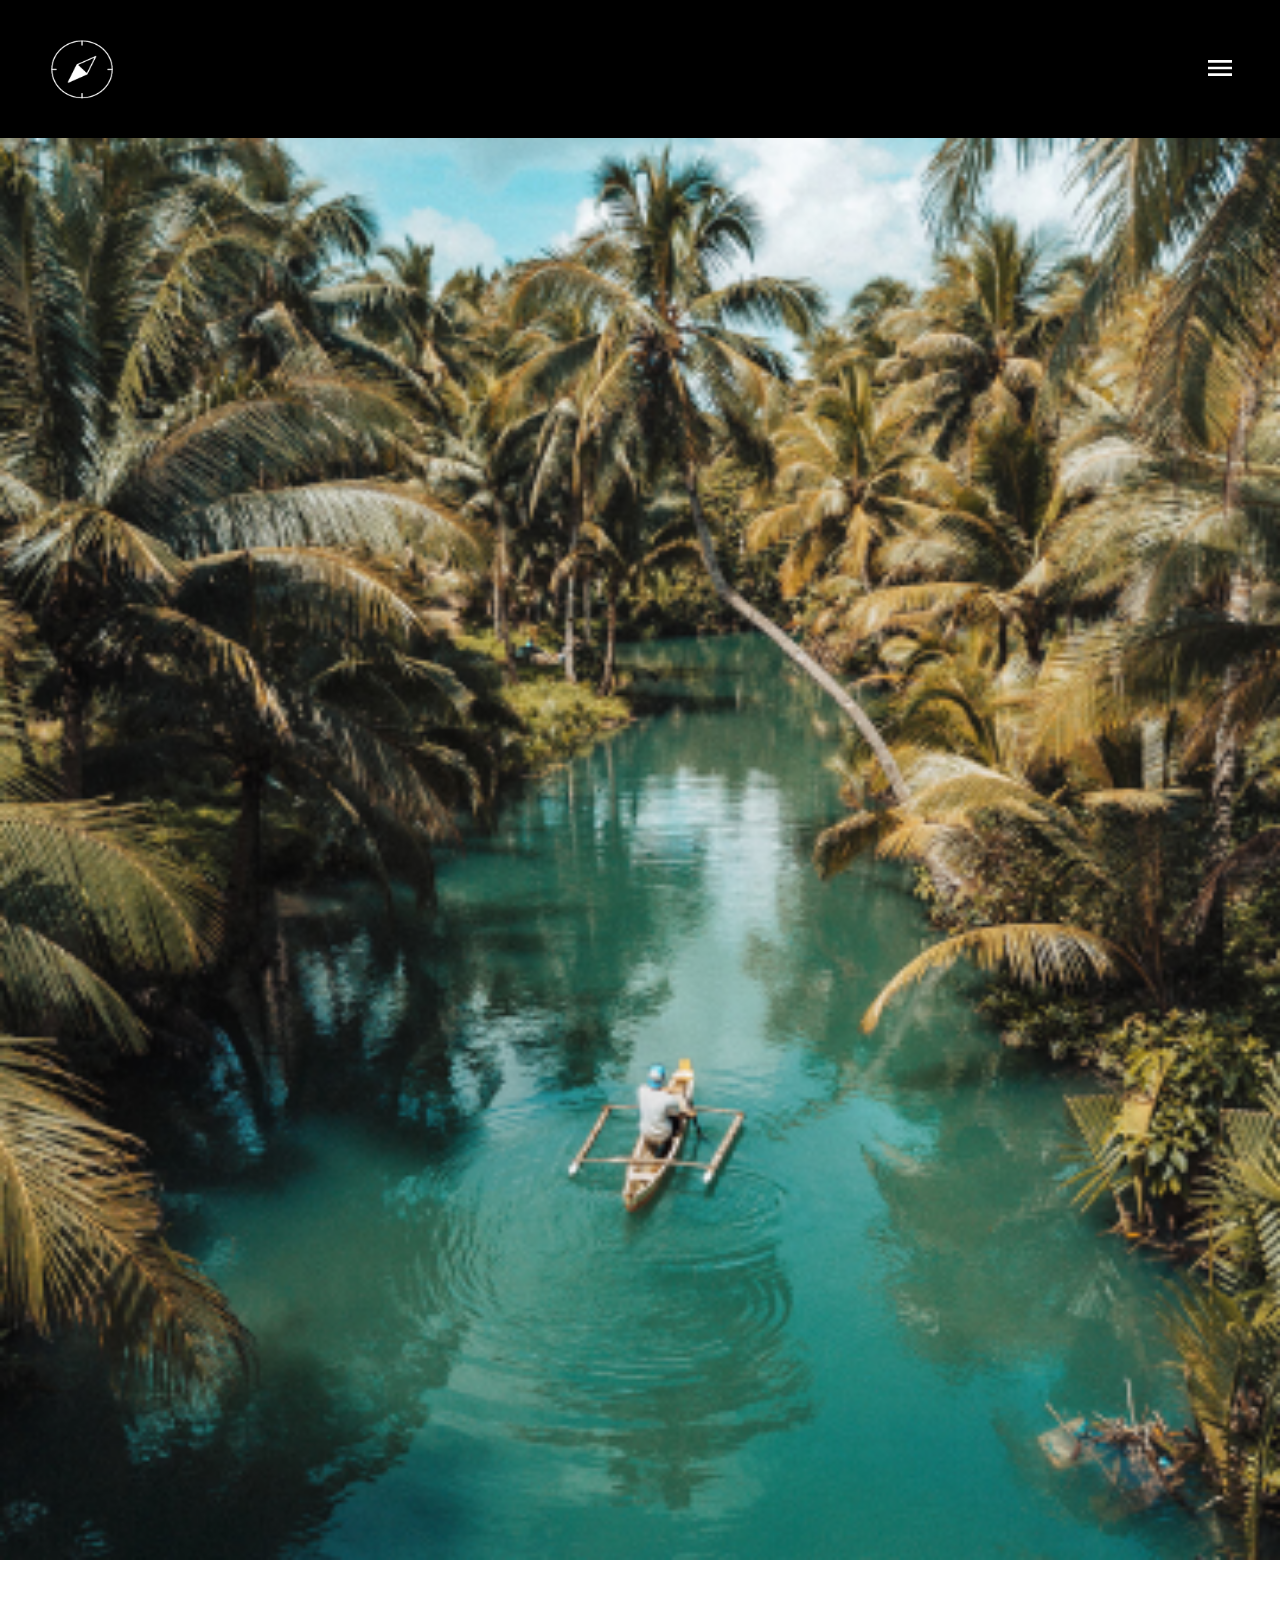
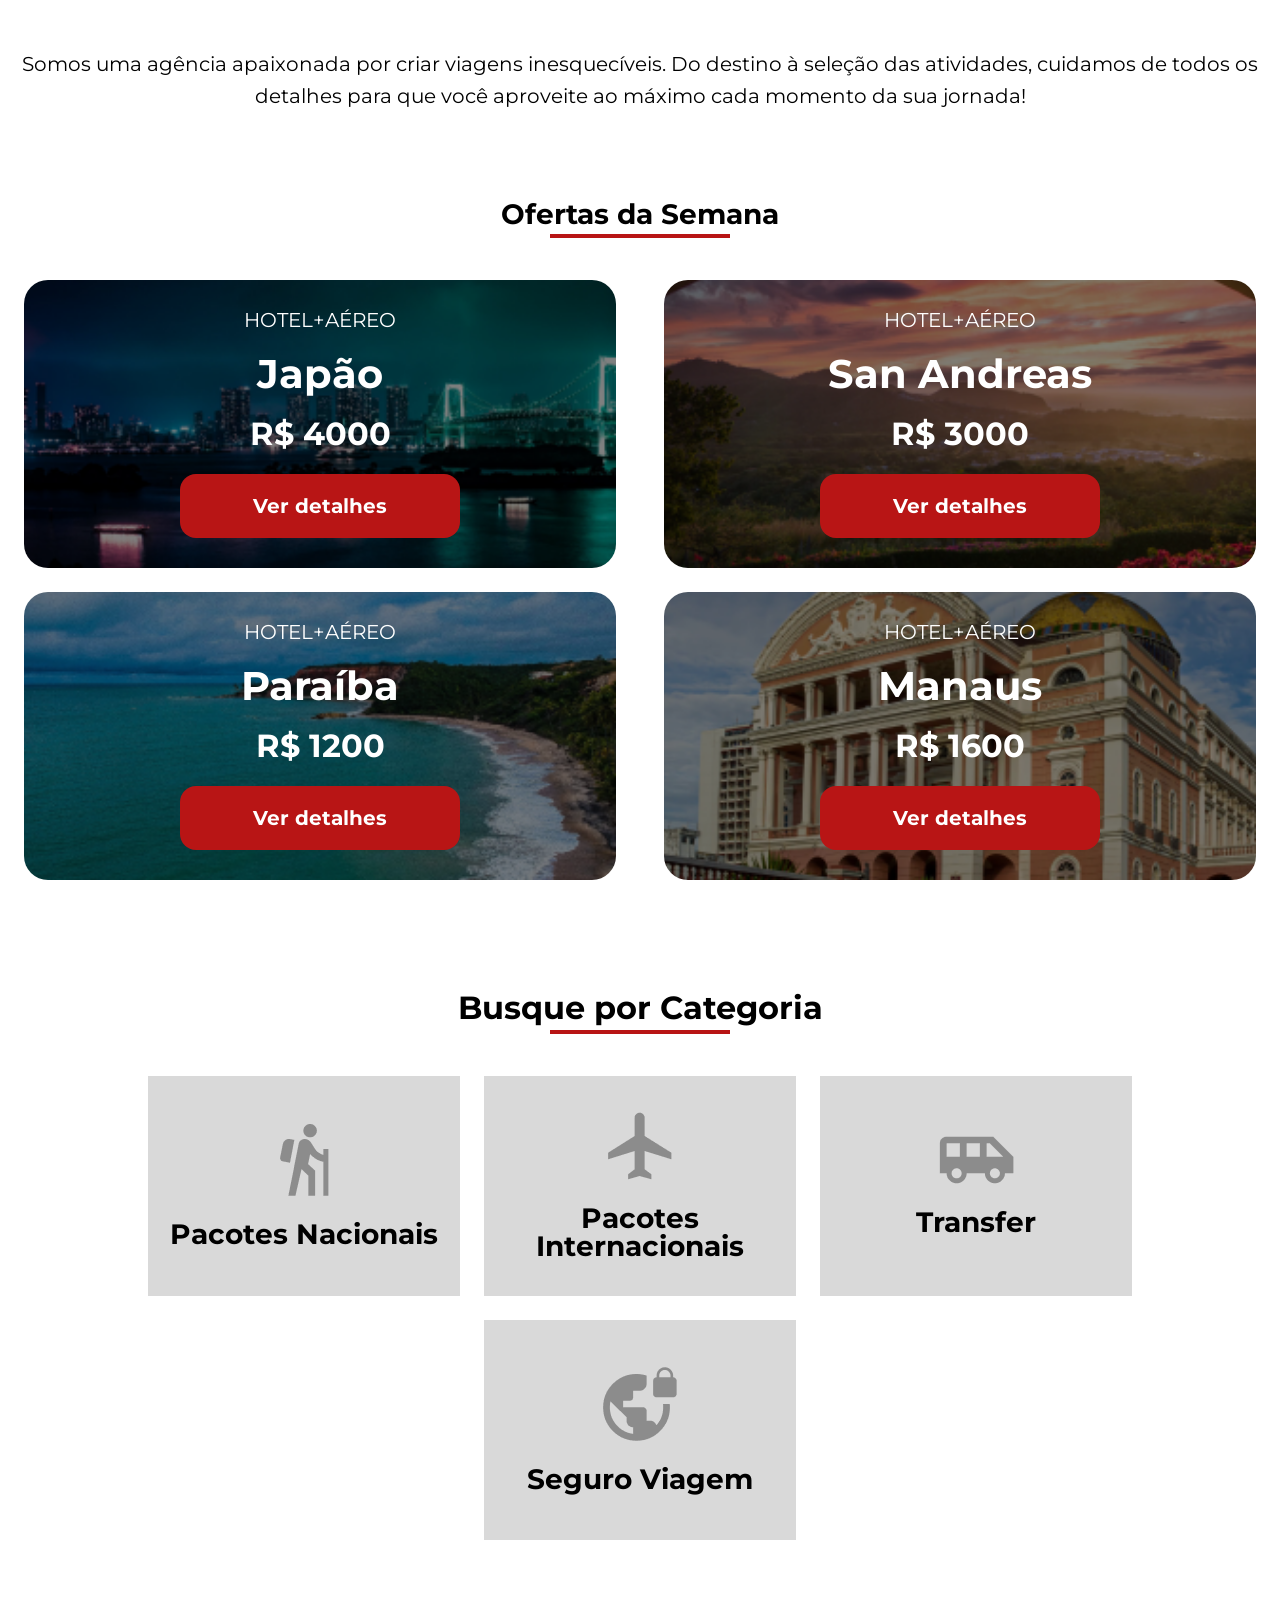
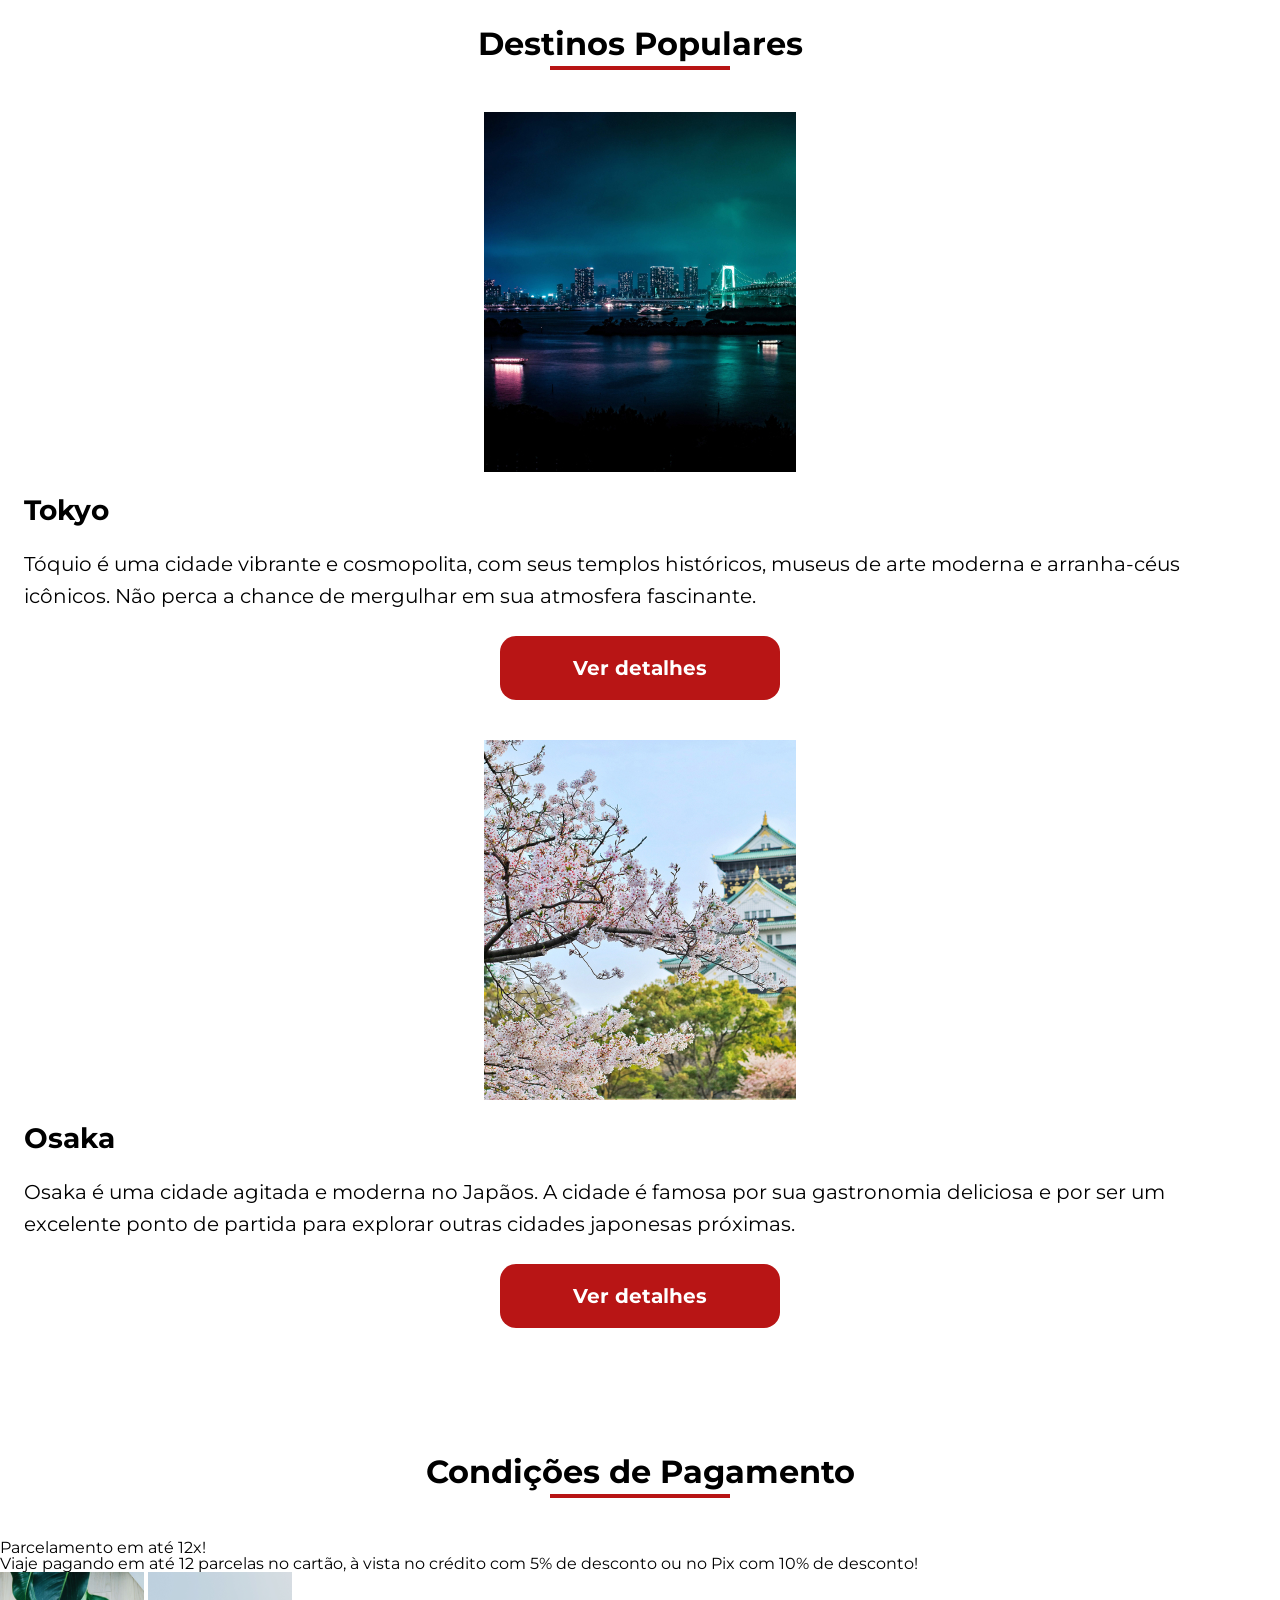
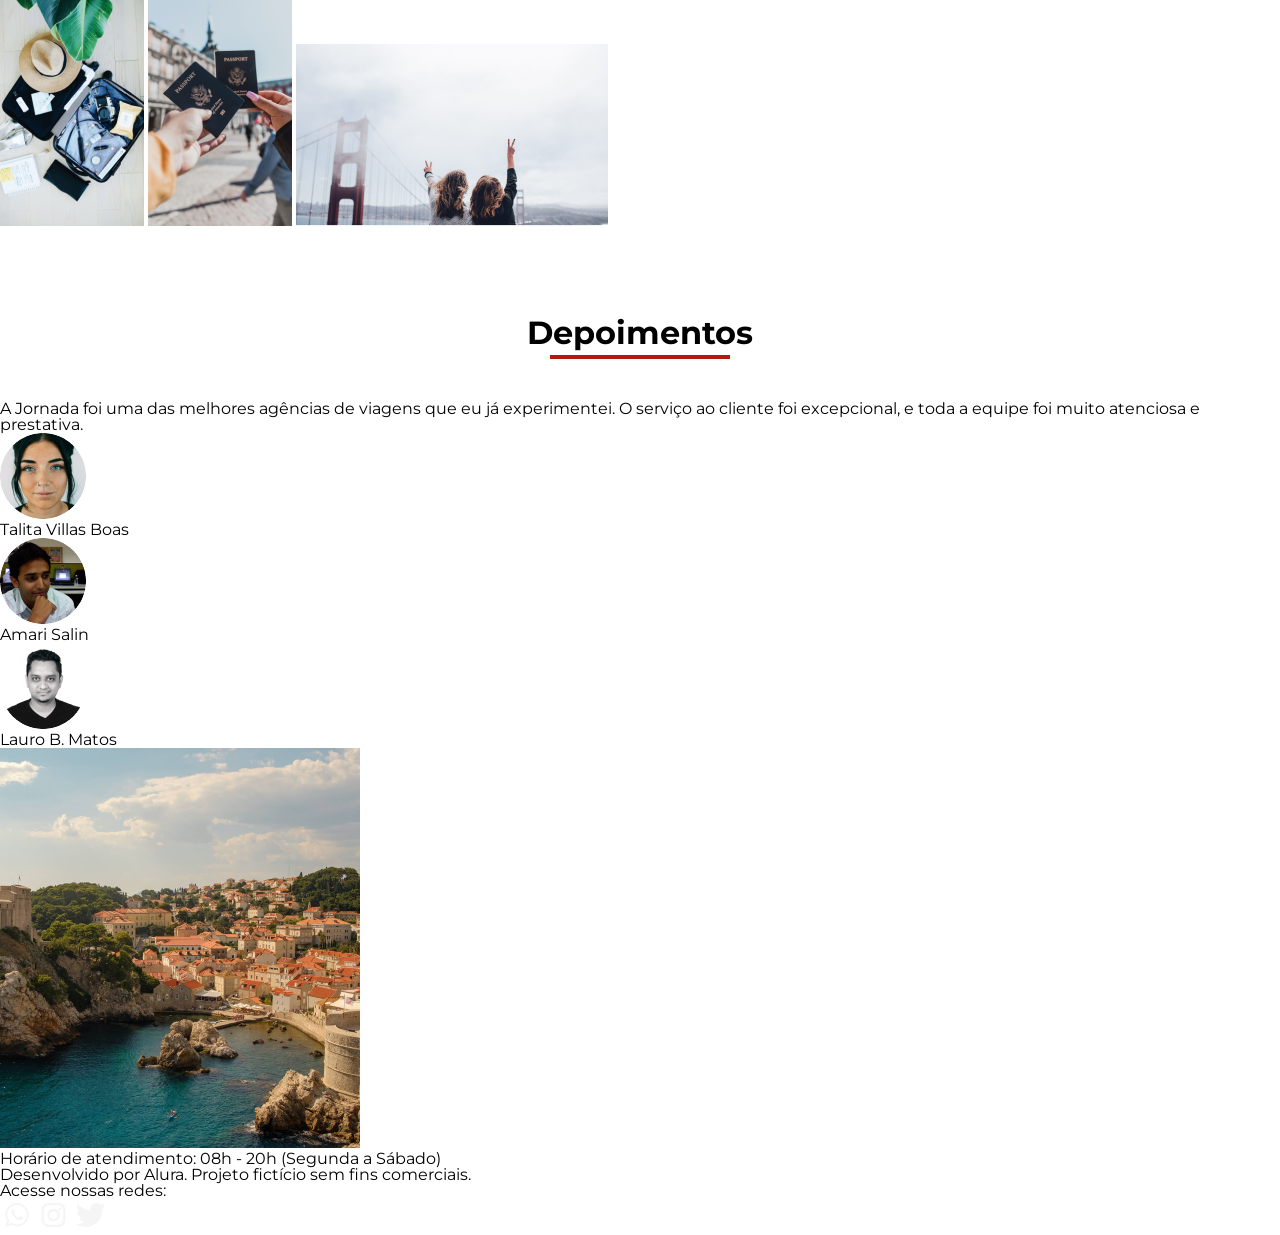
==== commit 8267799a: "the css style for the destination resume card has been created" ====
--- a/index.html
+++ b/index.html
@@ -8,6 +8,7 @@
     <link rel="stylesheet" href="styles/main.css">
     <link rel="stylesheet" href="styles/weekOffer.css">
     <link rel="stylesheet" href="styles/categories.css">
+    <link rel="stylesheet" href="styles/popularDestinarions.css">
     <title>Jornada viagens</title>
 </head>
 <body>
@@ -20,7 +21,7 @@
 
     <main class="content">
         <img class="content__banner" src="img/Mobile/Homepage/Banner_homepage.png" alt="Homem andando de conoa em um lago de aguas verdes, margem do lago esta repleta de palmeiras">
-        <p class="introductionText">Somos uma agência apaixonada por criar viagens inesquecíveis. Do destino à seleção das atividades, cuidamos de todos os detalhes para que você aproveite ao máximo cada momento da sua jornada!</p>
+        <p class="introductionText introductionText--mainDescription">Somos uma agência apaixonada por criar viagens inesquecíveis. Do destino à seleção das atividades, cuidamos de todos os detalhes para que você aproveite ao máximo cada momento da sua jornada!</p>
 
         <section class="content__weekOffer">
             <h4 class="sectionTitle">Ofertas da Semana</h4>
@@ -83,13 +84,13 @@
             <h3 class="sectionTitle">Destinos Populares</h3>
 
             <article class="destinationResumeCard">
-                <img src="img/Mobile/Homepage/Tokyo.jpg" alt="imagem noturna de tokyo" class="destinationResumeCard__banner">
+                <img class="destinationResumeCard__banner" src="img/Mobile/Homepage/Tokyo.jpg" alt="imagem noturna de tokyo">
                 <h4 class="destinationResumeCard__cityName">Tokyo</h4>
                 <p class="destinationResumeCard__cityResume">Tóquio é uma cidade vibrante e cosmopolita, com seus templos históricos, museus de arte moderna e arranha-céus icônicos. Não perca a chance de mergulhar em sua atmosfera fascinante.</p>
                 <a href="#" class="seeDetailsButton">Ver detalhes</a>
             </article>
-            <article class="popularDestinations__destiny">
-                <img src="img/Mobile/Homepage/Osaka.jpg" alt="imagem de uma arvore sakura e um castelo ao fundo" class="destinationResumeCard__banner">
+            <article class="destinationResumeCard">
+                <img class="destinationResumeCard__banner" src="img/Mobile/Homepage/Osaka.jpg" alt="imagem de uma arvore sakura e um castelo ao fundo">
                 <h4 class="destinationResumeCard__cityName">Osaka</h4>
                 <p class="destinationResumeCard__cityResume">Osaka é uma cidade agitada e moderna no Japãos. A cidade é famosa por sua gastronomia deliciosa e por ser um excelente ponto de partida para explorar outras cidades japonesas próximas.</p>
                 <a href="#" class="seeDetailsButton">Ver detalhes</a>
--- a/styles/main.css
+++ b/styles/main.css
@@ -12,6 +12,6 @@
     align-items: center;
 }
 
-.content p {
+.instruductionText--mainDescription {
     margin: 0 48px;
 }
--- a/styles/popularDestinarions.css
+++ b/styles/popularDestinarions.css
@@ -0,0 +1,10 @@
+@import "components/destinationResumeCard.css";
+
+
+.content__popularDestinations {
+    margin: 0 24px;
+}
+
+.destinationResumeCard {
+    margin-bottom: 40px;
+}
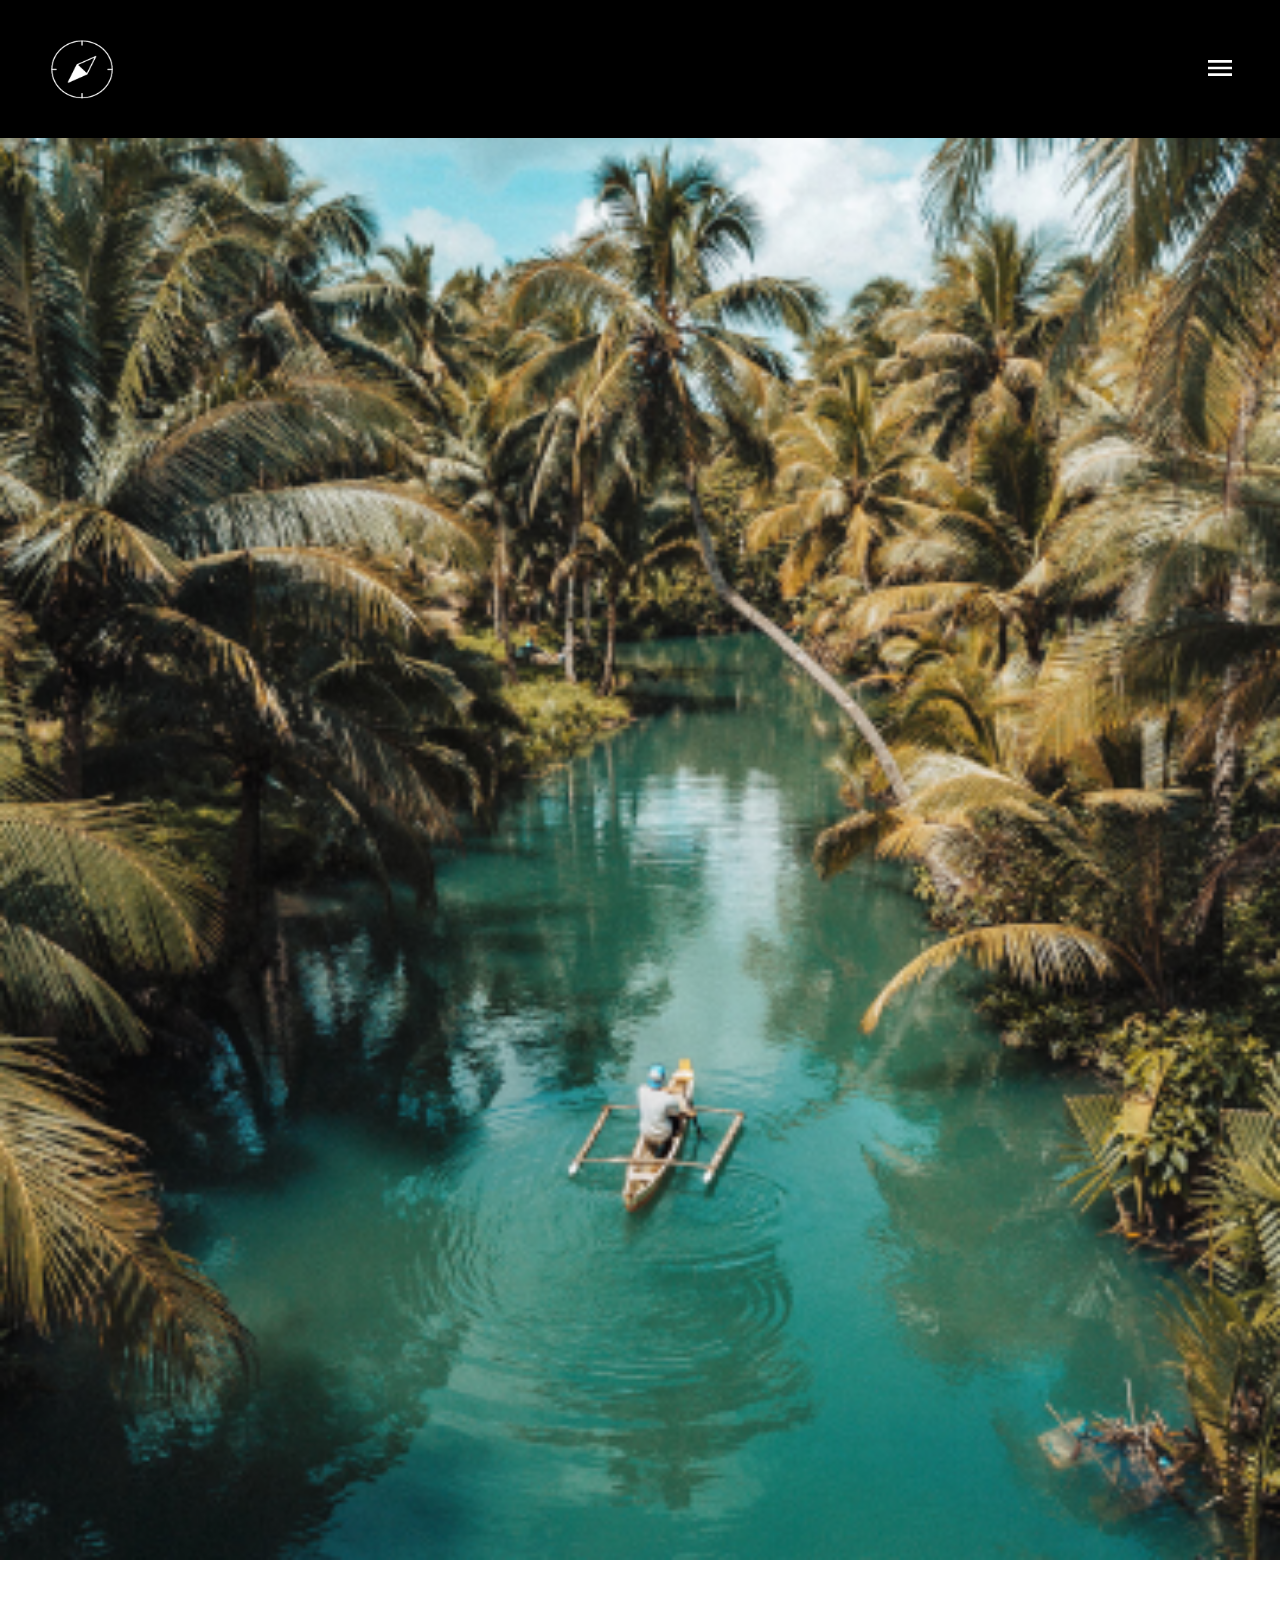
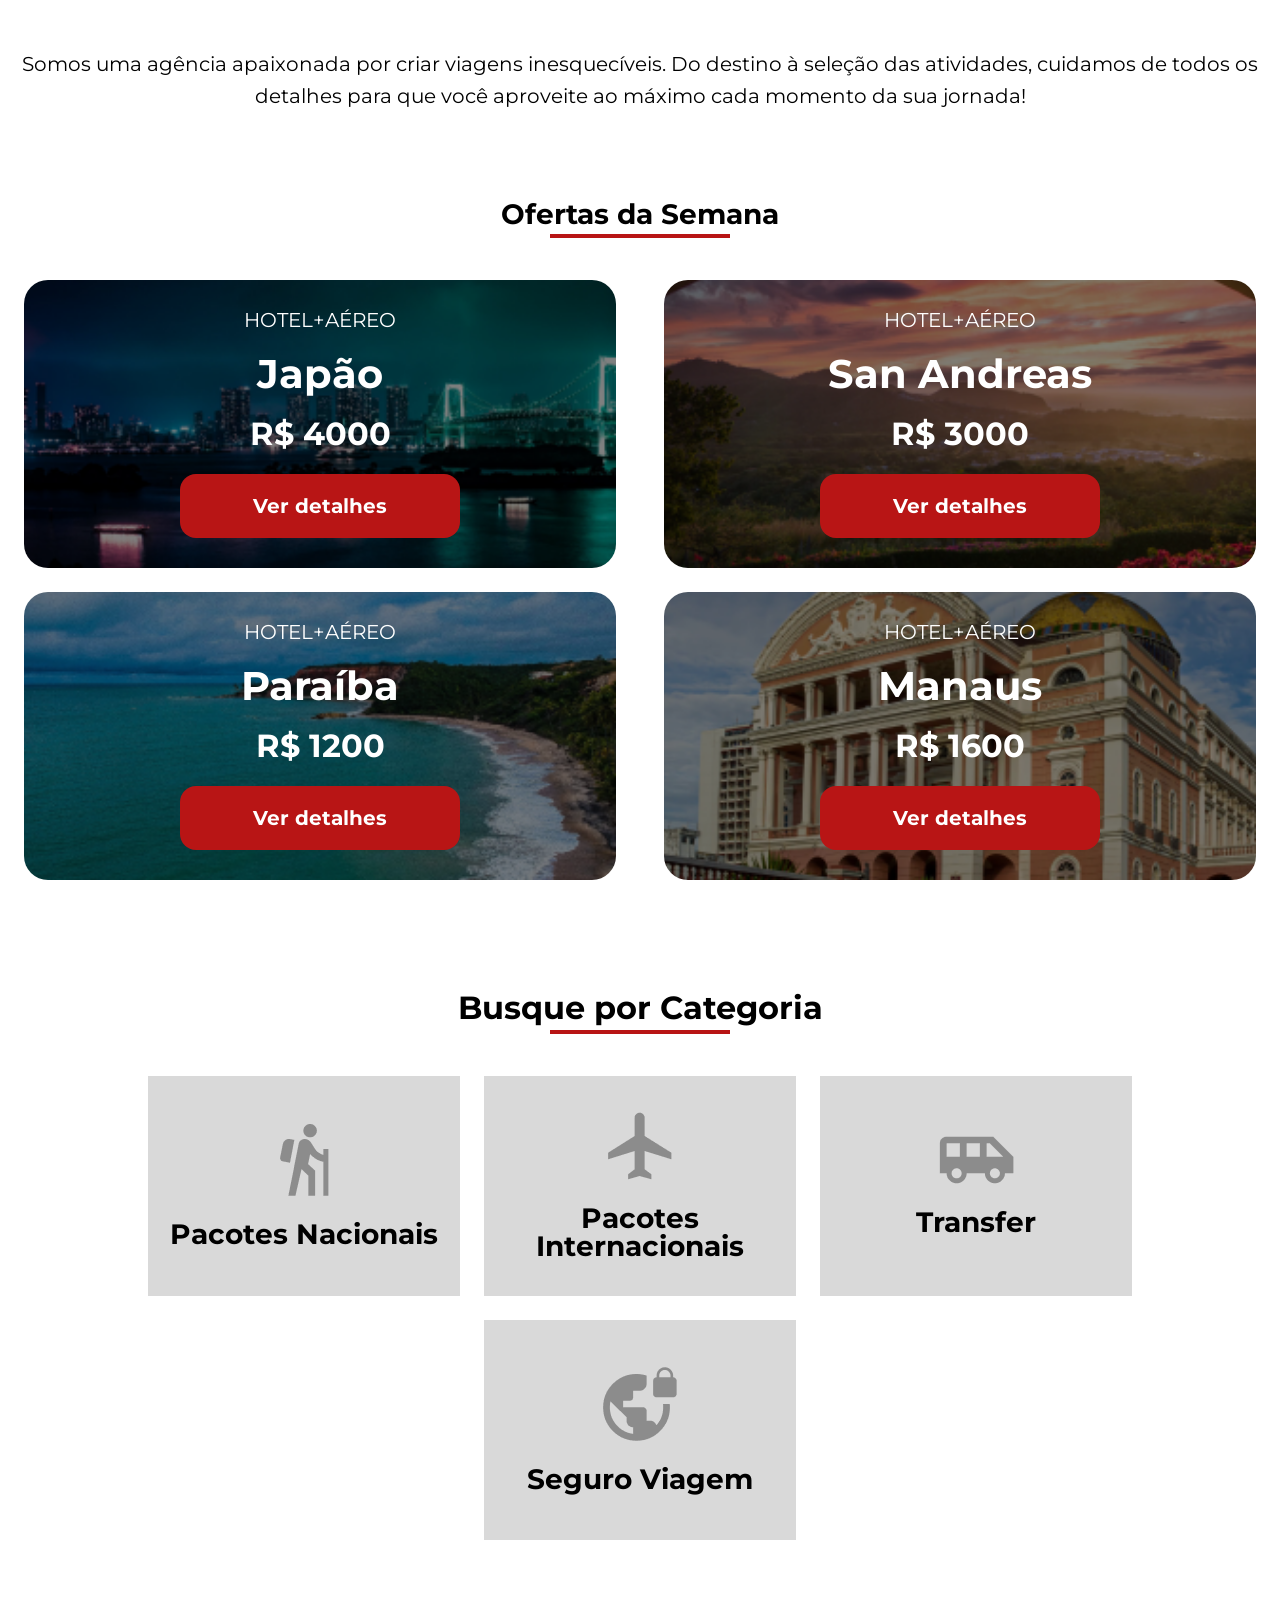
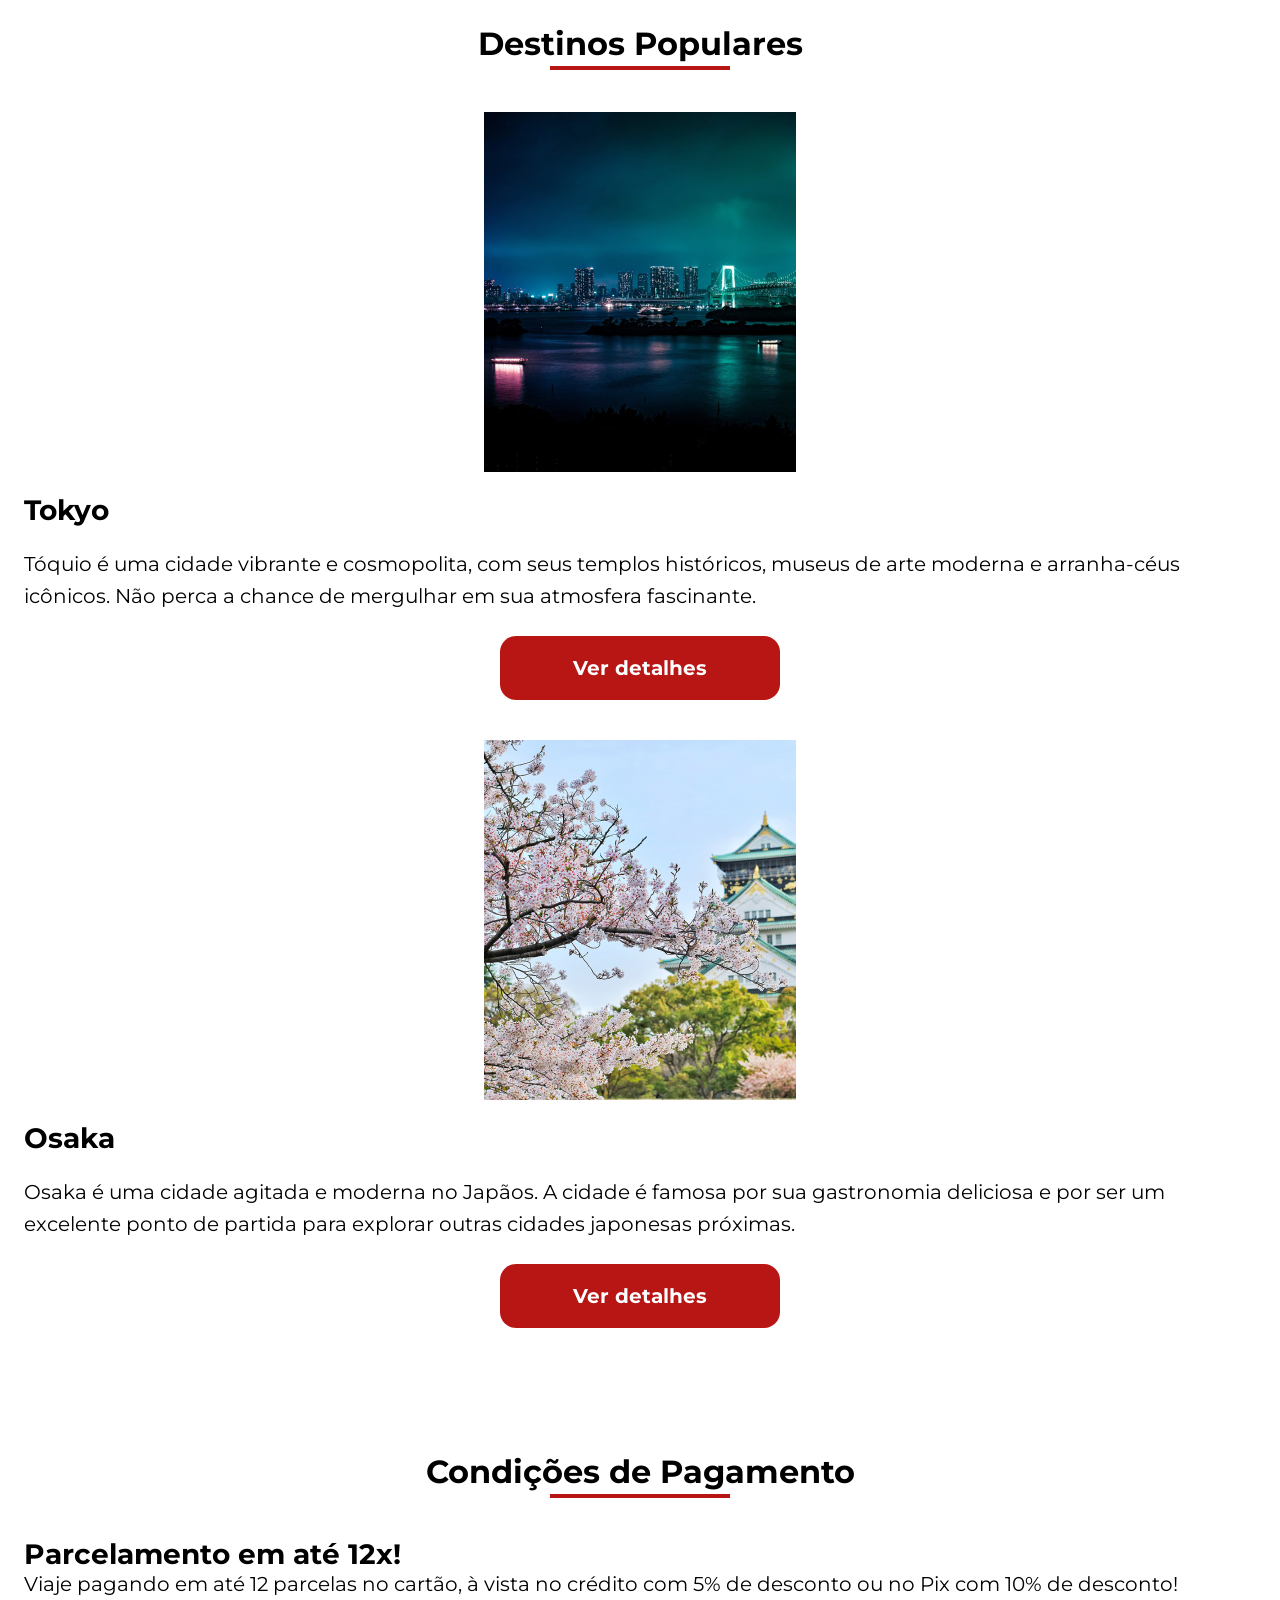
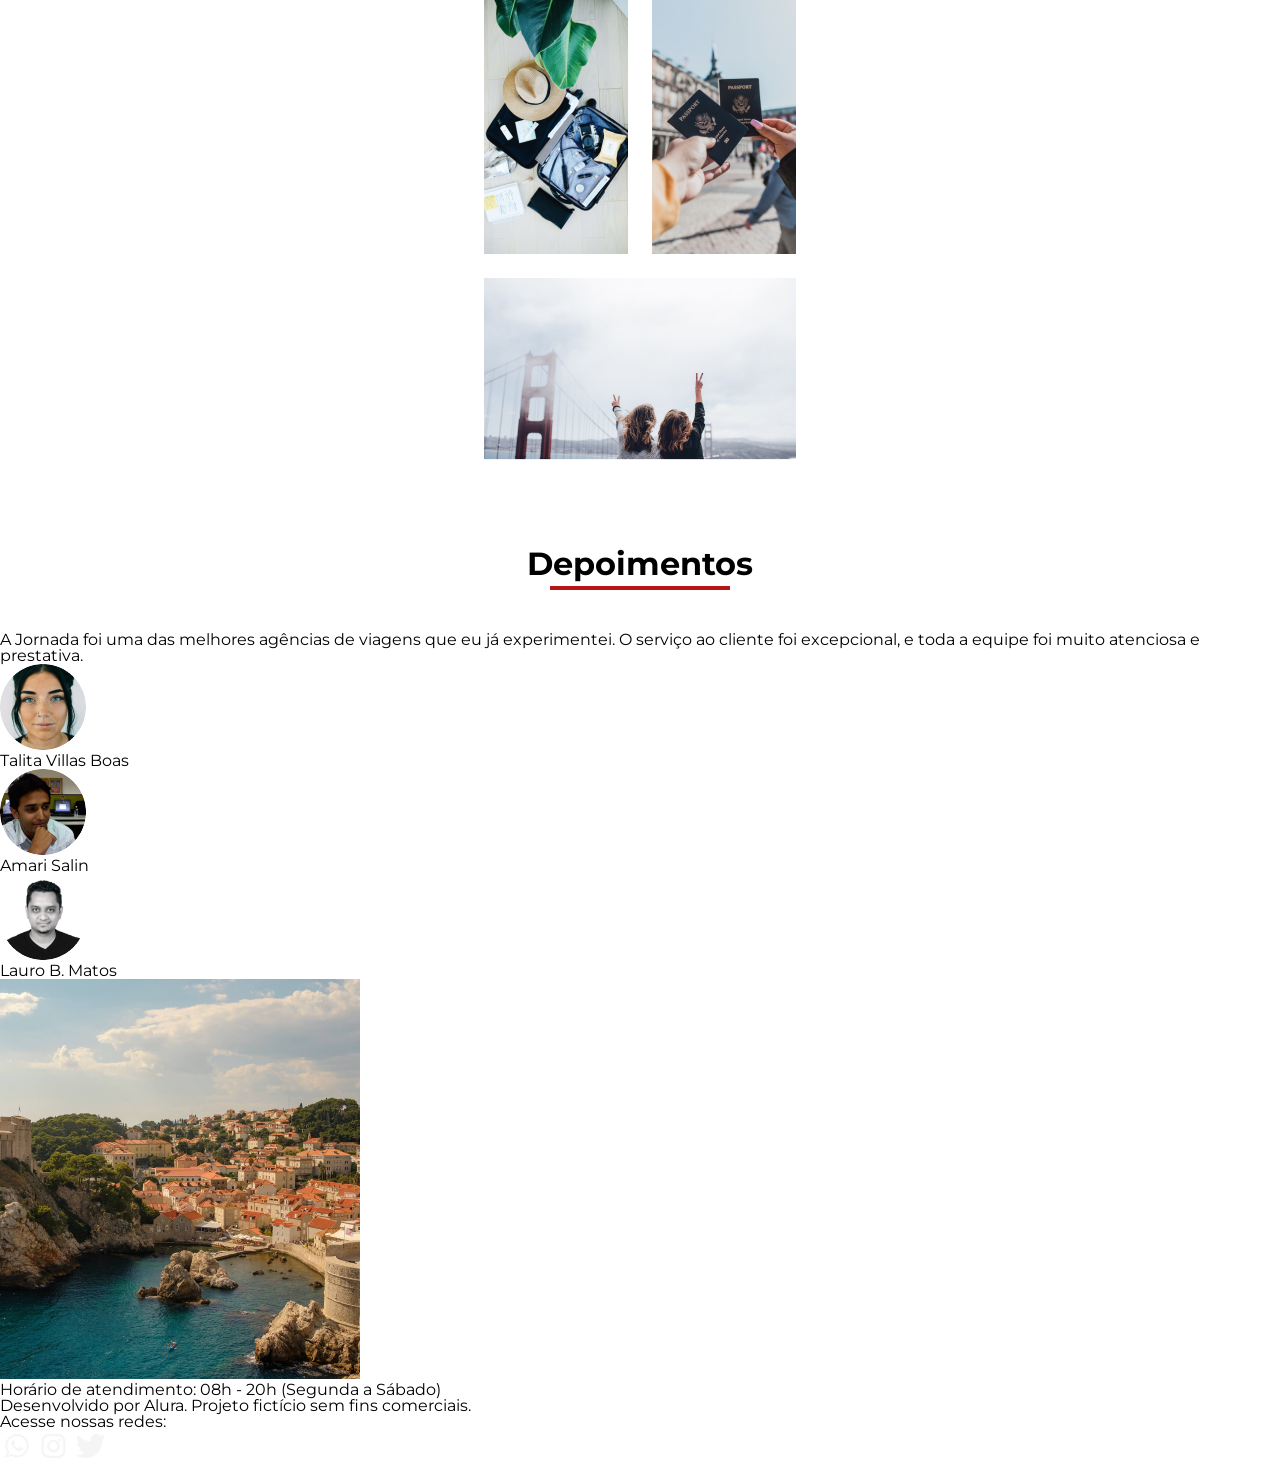
==== commit de5bc9e4: "payment condition section style created" ====
--- a/index.html
+++ b/index.html
@@ -3,12 +3,13 @@
 <head>
     <meta charset="UTF-8">
     <meta name="viewport" content="width=device-width, initial-scale=1.0">
-    <link rel="stylesheet" href="styles/styles.css">
-    <link rel="stylesheet" href="styles/header.css">
-    <link rel="stylesheet" href="styles/main.css">
-    <link rel="stylesheet" href="styles/weekOffer.css">
-    <link rel="stylesheet" href="styles/categories.css">
-    <link rel="stylesheet" href="styles/popularDestinarions.css">
+    <link rel="stylesheet" href="styles/homepage/styles.css">
+    <link rel="stylesheet" href="styles/homepage/header.css">
+    <link rel="stylesheet" href="styles/homepage/main.css">
+    <link rel="stylesheet" href="styles/homepage/weekOffer.css">
+    <link rel="stylesheet" href="styles/homepage/categories.css">
+    <link rel="stylesheet" href="styles/homepage/popularDestinarions.css">
+    <link rel="stylesheet" href="styles/homepage/payment.css">
     <title>Jornada viagens</title>
 </head>
 <body>
@@ -99,13 +100,13 @@
 
         <section class="content__paymentConditions">
             <h3 class="sectionTitle">Condições de Pagamento</h3>
-            <h4 class="content__paymentConditions--splitPaymentInformation">Parcelamento em até 12x!</h4>
-            <p class="content__paymentConditions--text">Viaje pagando em até 12 parcelas no cartão, à vista no crédito com 5% de desconto ou no Pix com 10% de desconto! </p>
+            <h4>Parcelamento em até 12x!</h4>
+            <p>Viaje pagando em até 12 parcelas no cartão, à vista no crédito com 5% de desconto ou no Pix com 10% de desconto! </p>
 
-            <div class="paymentConditions__images">
-                <img src="img/Mobile/Homepage/Montagem japão_1.png" alt="foto de uma mala de viagem aberta com roupas, chapeu e camera fotografica em seu conteúdo" class="paymentConditions__images--image">
-                <img src="img/Mobile/Homepage/Montagem japão_2.png" alt="foto de duas mãos segurando cada uma um passaporte" class="paymentConditions__images--image">
-                <img src="img/Mobile/Homepage/Montagem japão_3.png" alt="foto de duas mulheres lado a lado com a mão para cima, fazendo o simbolo da paz com a mão. ao fundo a ponto golden gate de san francisco" class="paymentConditions__images--image">
+            <div class="cardImage">
+                <img class="cardImage__item" src="img/Mobile/Homepage/Montagem japão_1.png" alt="foto de uma mala de viagem aberta com roupas, chapeu e camera fotografica em seu conteúdo">
+                <img class="cardImage__item" src="img/Mobile/Homepage/Montagem japão_2.png" alt="foto de duas mãos segurando cada uma um passaporte">
+                <img class="cardImage__item" src="img/Mobile/Homepage/Montagem japão_3.png" alt="foto de duas mulheres lado a lado com a mão para cima, fazendo o simbolo da paz com a mão. ao fundo a ponto golden gate de san francisco">
             </div>
         </section>
 
--- a/styles/homepage/styles.css
+++ b/styles/homepage/styles.css
@@ -0,0 +1,72 @@
+@import url('https://fonts.googleapis.com/css2?family=Montserrat:ital,wght@0,100..900;1,100..900&display=swap');
+
+html, body, div, span, applet, object, iframe,
+h1, h2, h3, h4, h5, h6, p, blockquote, pre,
+a, abbr, acronym, address, big, cite, code,
+del, dfn, em, img, ins, kbd, q, s, samp,
+small, strike, strong, sub, sup, tt, var,
+b, u, i, center,
+dl, dt, dd, ol, ul, li,
+fieldset, form, label, legend,
+table, caption, tbody, tfoot, thead, tr, th, td,
+article, aside, canvas, details, embed, 
+figure, figcaption, footer, header, hgroup, 
+menu, nav, output, ruby, section, summary,
+time, mark, audio, video {
+	margin: 0;
+	padding: 0;
+	border: 0;
+	font-size: 100%;
+	font: inherit;
+	vertical-align: baseline;
+}
+/* HTML5 display-role reset for older browsers */
+article, aside, details, figcaption, figure, 
+footer, header, hgroup, menu, nav, section {
+	display: block;
+}
+body {
+	line-height: 1;
+}
+ol, ul {
+	list-style: none;
+}
+blockquote, q {
+	quotes: none;
+}
+blockquote:before, blockquote:after,
+q:before, q:after {
+	content: '';
+	content: none;
+}
+table {
+	border-collapse: collapse;
+	border-spacing: 0;
+}
+
+:root {
+    --darkRed: #8F0101;
+    --red: #B81515;
+    --black: #000000;
+    --darkGray: #222222;
+    --gray: #8C8C8C;
+    --lightGray: #D9D9D9;
+    --grayishWhite: #F5F5F5;
+    --white: #FFFFFF;
+
+    --font: "Montserrat", sans-serif;
+     
+    --font-size-h1: 3rem;
+    --font-size-h2: 2.5rem;
+    --font-size-h3: 2rem;
+    --font-size-h4: 1.75rem;
+    --font-size-body1: 1rem;
+    --font-size-body2: 1.25rem;
+    --font-size-body3: 1.5rem;
+    --font-size-body4: 2rem;
+    --font-subtitle:  0.875rem;
+}
+
+body {
+    font-family: var(--font);
+}
--- a/styles/homepage/header.css
+++ b/styles/homepage/header.css
@@ -0,0 +1,13 @@
+.header {
+    display: flex;
+    background-color: var(--black);
+    justify-content: space-between;
+    flex-direction: row;
+    align-items: center;
+    padding: 37px 48px;
+}
+
+.header__logo {
+    width: 68px;
+    height: 64px;
+}
--- a/styles/homepage/main.css
+++ b/styles/homepage/main.css
@@ -0,0 +1,17 @@
+@import "../components/introductionText.css";
+
+.content {
+    display: flex;
+    flex-direction: column;
+    gap: 88px;
+    justify-content: center;
+}
+
+.content__banner {
+    width: 100vw;
+    align-items: center;
+}
+
+.instruductionText--mainDescription {
+    margin: 0 48px;
+}
--- a/styles/homepage/weekOffer.css
+++ b/styles/homepage/weekOffer.css
@@ -0,0 +1,63 @@
+@import "../components/seeDetaisButton.css";
+@import "../components/sectionTitle.css";
+
+.content__weekOffer h4 {
+    font-size: var(--font-size-h4);
+}
+
+.content__weekOffer--wrapCard {
+    display: flex;
+    flex-wrap: wrap;
+}
+
+.weekOffer__card {
+    display: flex;
+    flex-direction: column;
+    justify-content: center;
+    align-items: center;
+    gap: 24px;
+    width: 312px;
+    height: 288px;
+    border-radius: 24px;
+    margin: 0px 24px 24px 24px;
+    color: var(--white);
+    flex-grow: 1;
+}
+
+.weekOffer__card p {
+    font-size: var(--font-size-body2);
+}
+
+.weekOffer__card h2 {
+    font-size: var(--font-size-h2);
+    font-weight: bold;
+}
+
+.weekOffer__card h3 {
+    font-size: var(--font-size-h3);
+    font-weight: bold;
+}
+
+
+.card--japan {
+    background-image: url("../../img/Mobile/Homepage/Japao.png");
+}
+.card--sanAndreas {
+    background-image: url("../../img/Mobile/Homepage/San_Andreas.png");
+}
+.card--paraiba {
+    background-image: url("../../img/Mobile/Homepage/Paraiba.png");
+}
+.card--manaus {
+    background-image: url("../../img/Mobile/Homepage/Manaus.png");
+}
+
+
+.card--japan,
+.card--sanAndreas,
+.card--paraiba,
+.card--manaus {
+    background-repeat: no-repeat;
+    background-size: cover;
+    background-position: center;
+}
--- a/styles/homepage/categories.css
+++ b/styles/homepage/categories.css
@@ -0,0 +1,27 @@
+.content__categories nav{
+    display: flex;
+    flex-wrap: wrap;
+    align-items: center;
+    justify-content: center;
+    gap: 24px;
+    margin: 0 24px;
+}
+
+.content__categories a {
+    display: flex;
+    flex-direction: column;
+    align-items: center;
+    justify-content: center;
+    gap: 24px;
+    background-color: var(--lightGray);
+    text-decoration: none;
+    width: 312px;
+    height: 220px;
+}
+
+.content__categories h4 {
+    font-size: var(--font-size-h4);
+    font-weight: bold;
+    color: var(--black);
+    text-align: center;
+}
--- a/styles/homepage/popularDestinarions.css
+++ b/styles/homepage/popularDestinarions.css
@@ -0,0 +1,10 @@
+@import "../components/destinationResumeCard.css";
+
+
+.content__popularDestinations {
+    margin: 0 24px;
+}
+
+.destinationResumeCard {
+    margin-bottom: 40px;
+}
--- a/styles/homepage/payment.css
+++ b/styles/homepage/payment.css
@@ -0,0 +1,15 @@
+@import "../components/cardImage.css";
+
+.content__paymentConditions {
+    margin: 0 24px;
+}
+
+.content__paymentConditions h4 {
+    font-size: var(--font-size-h4);
+    font-weight: bold;
+}
+
+.content__paymentConditions p {
+    font-size: var(--font-size-body2);
+    line-height: 32px;
+}
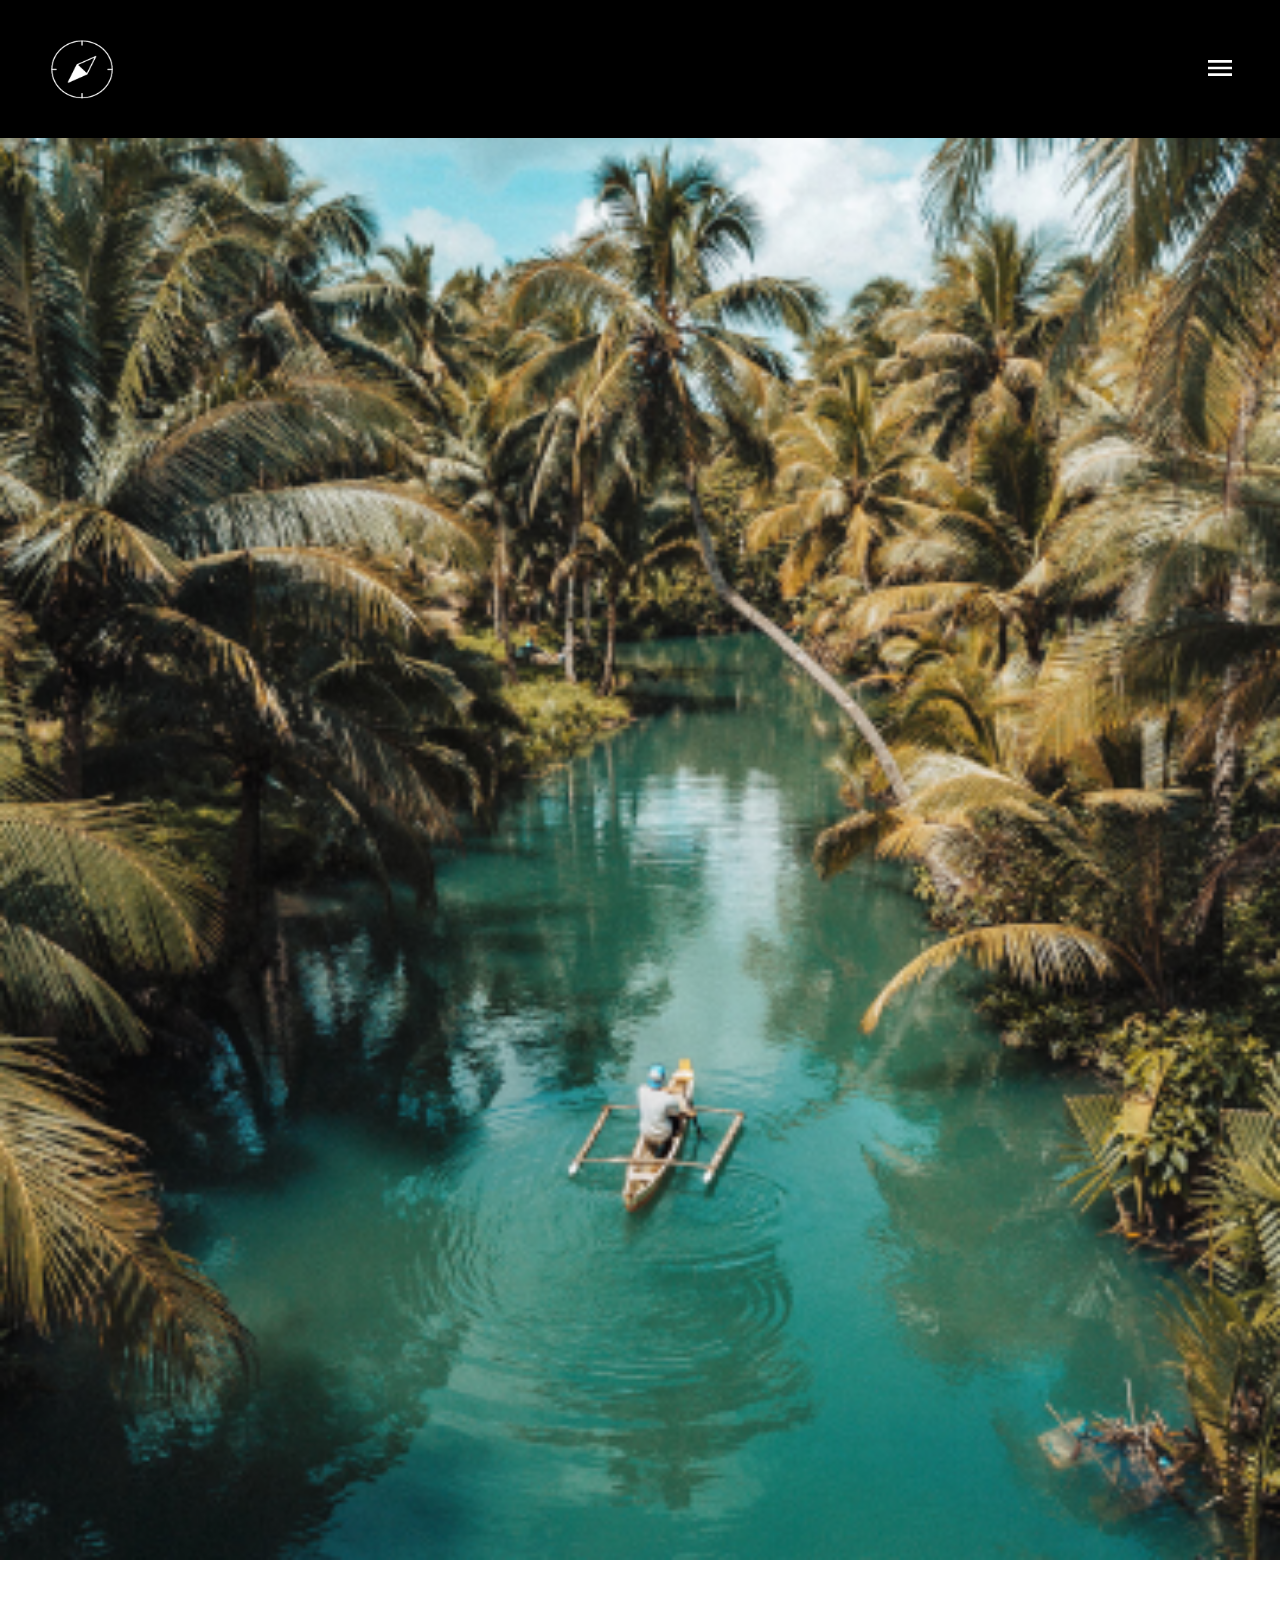
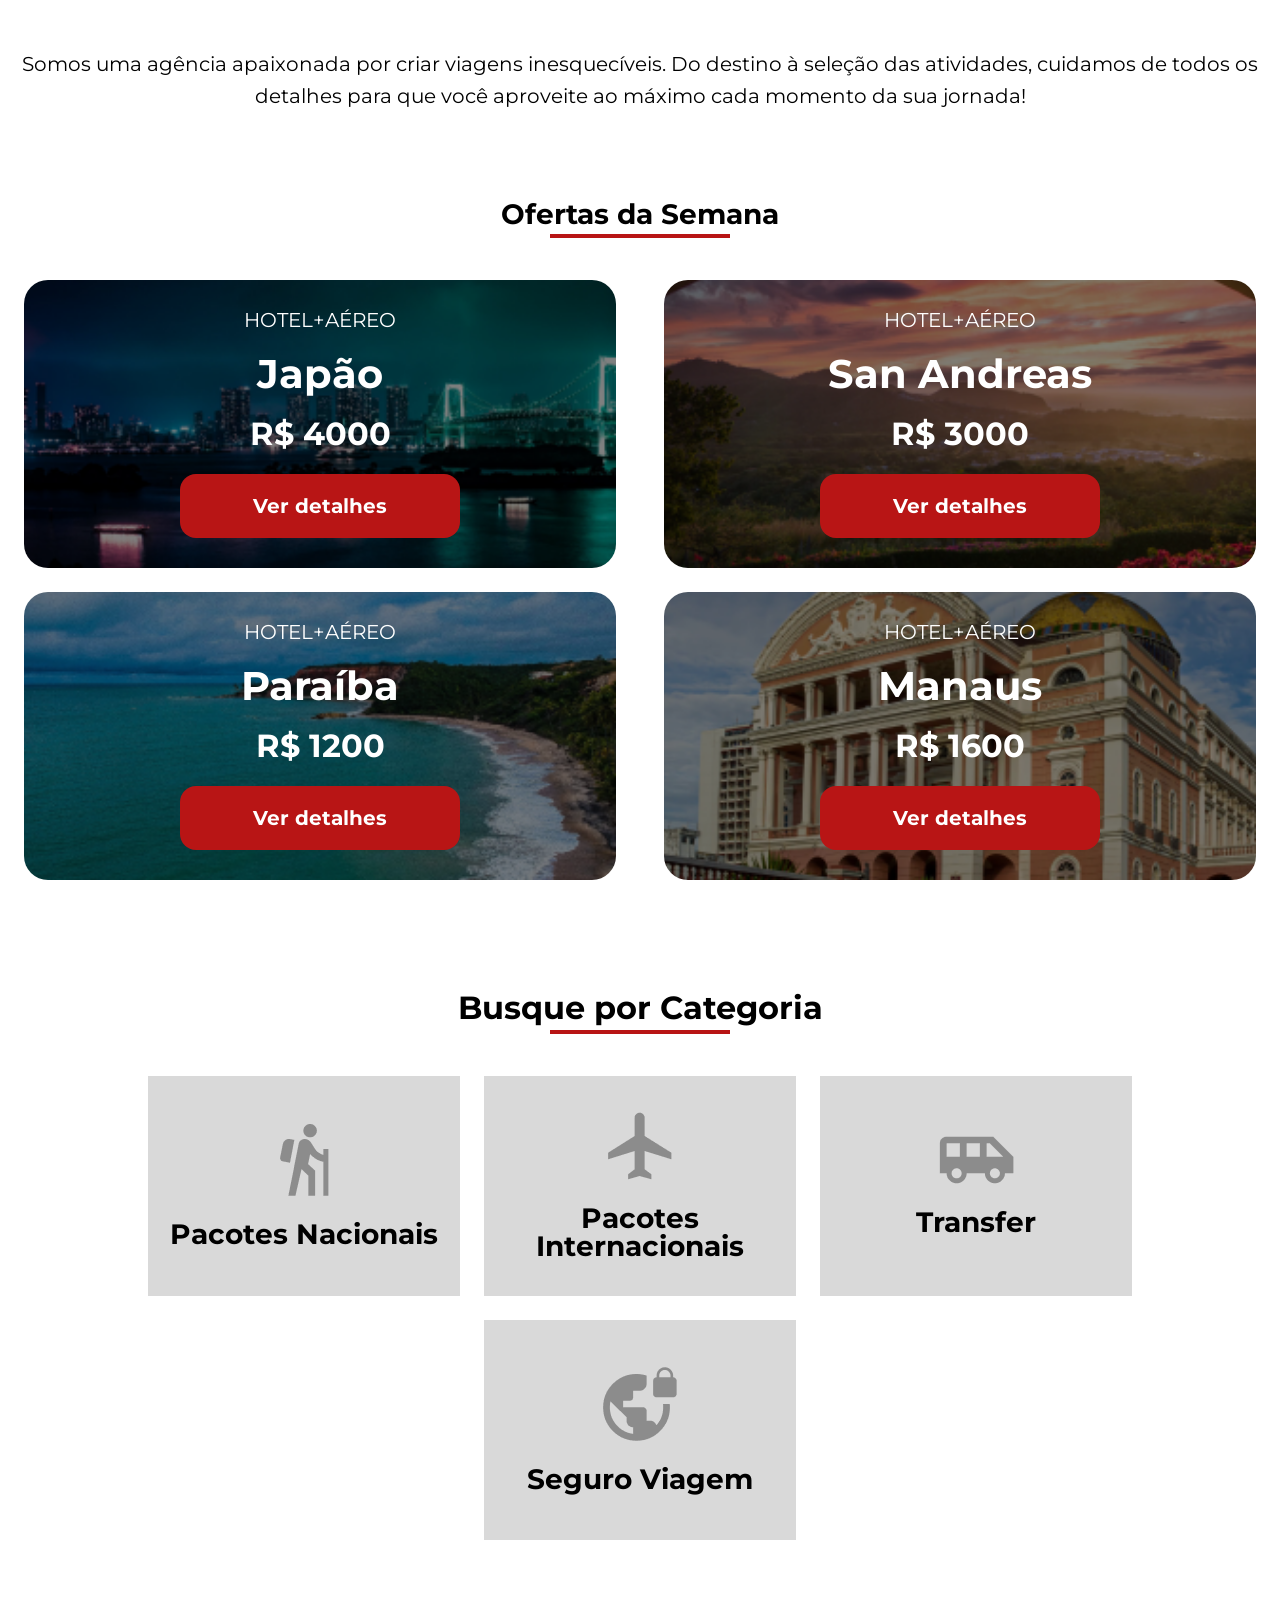
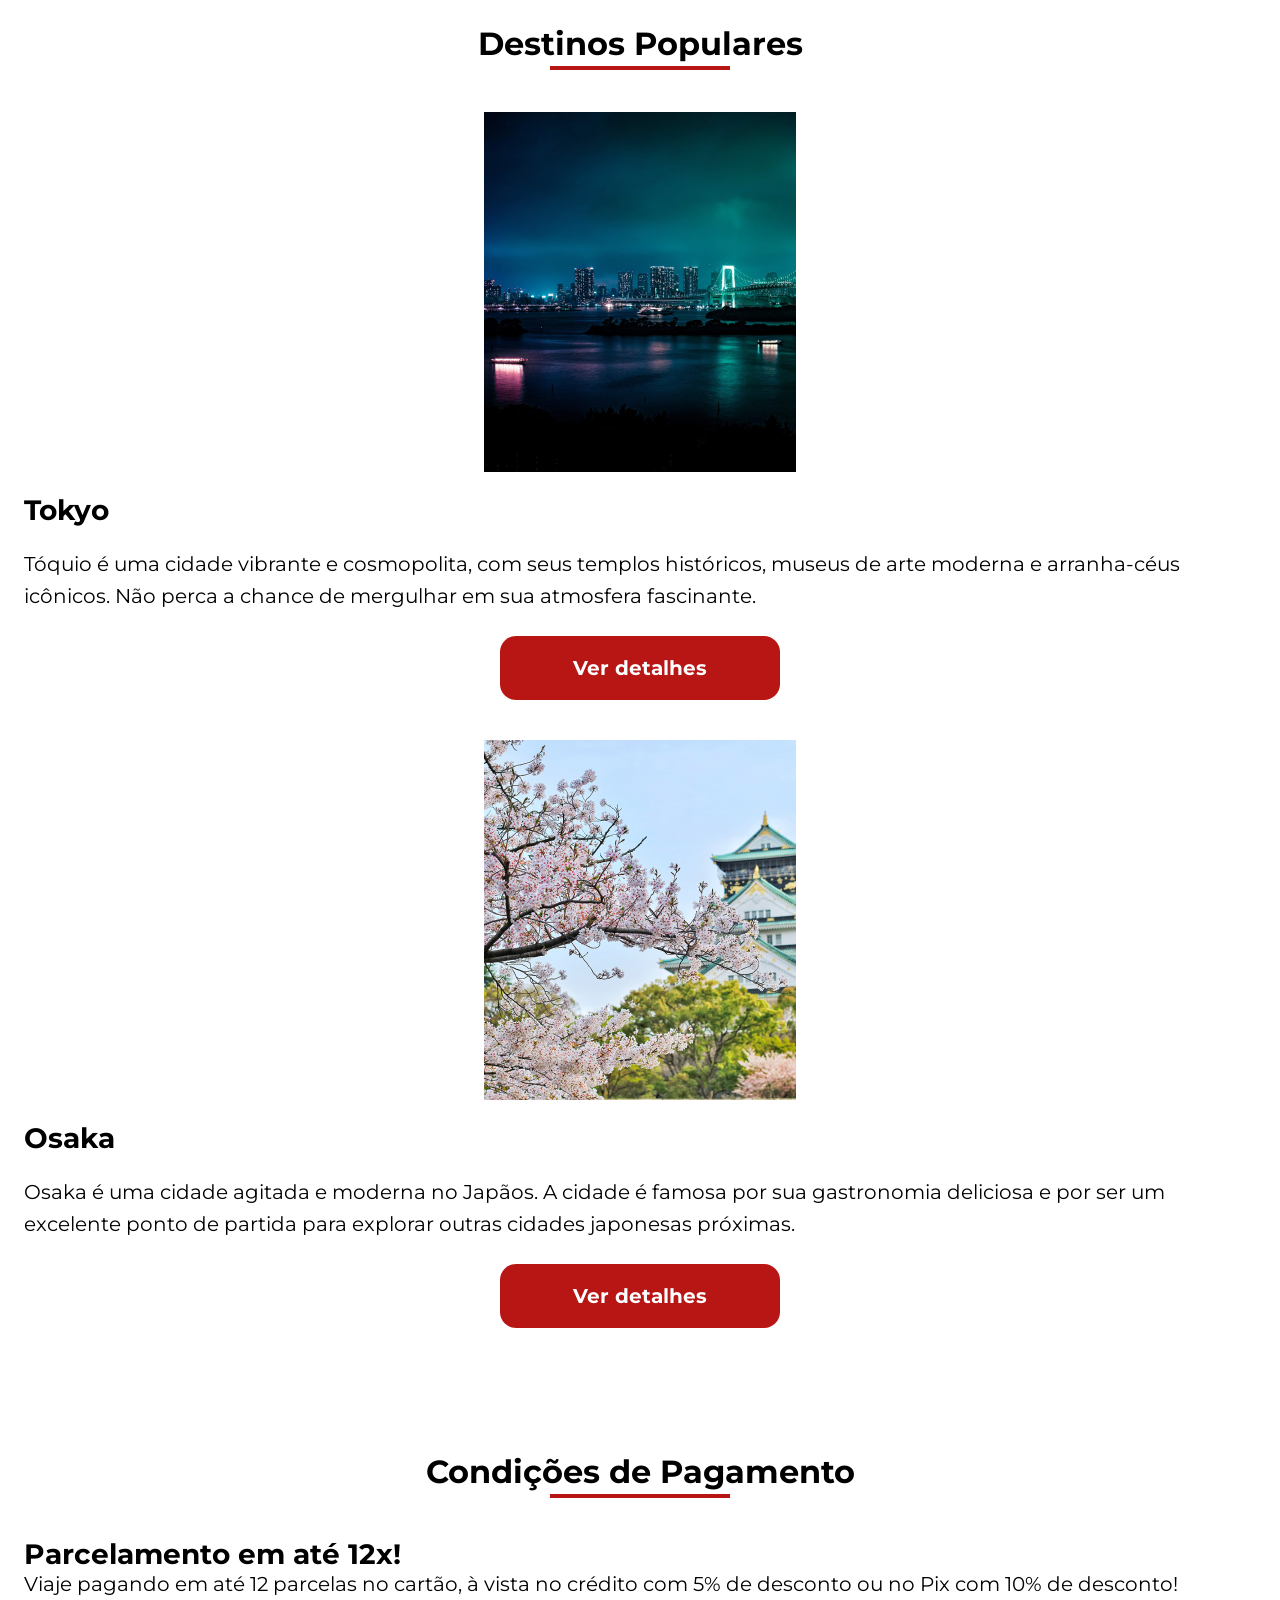
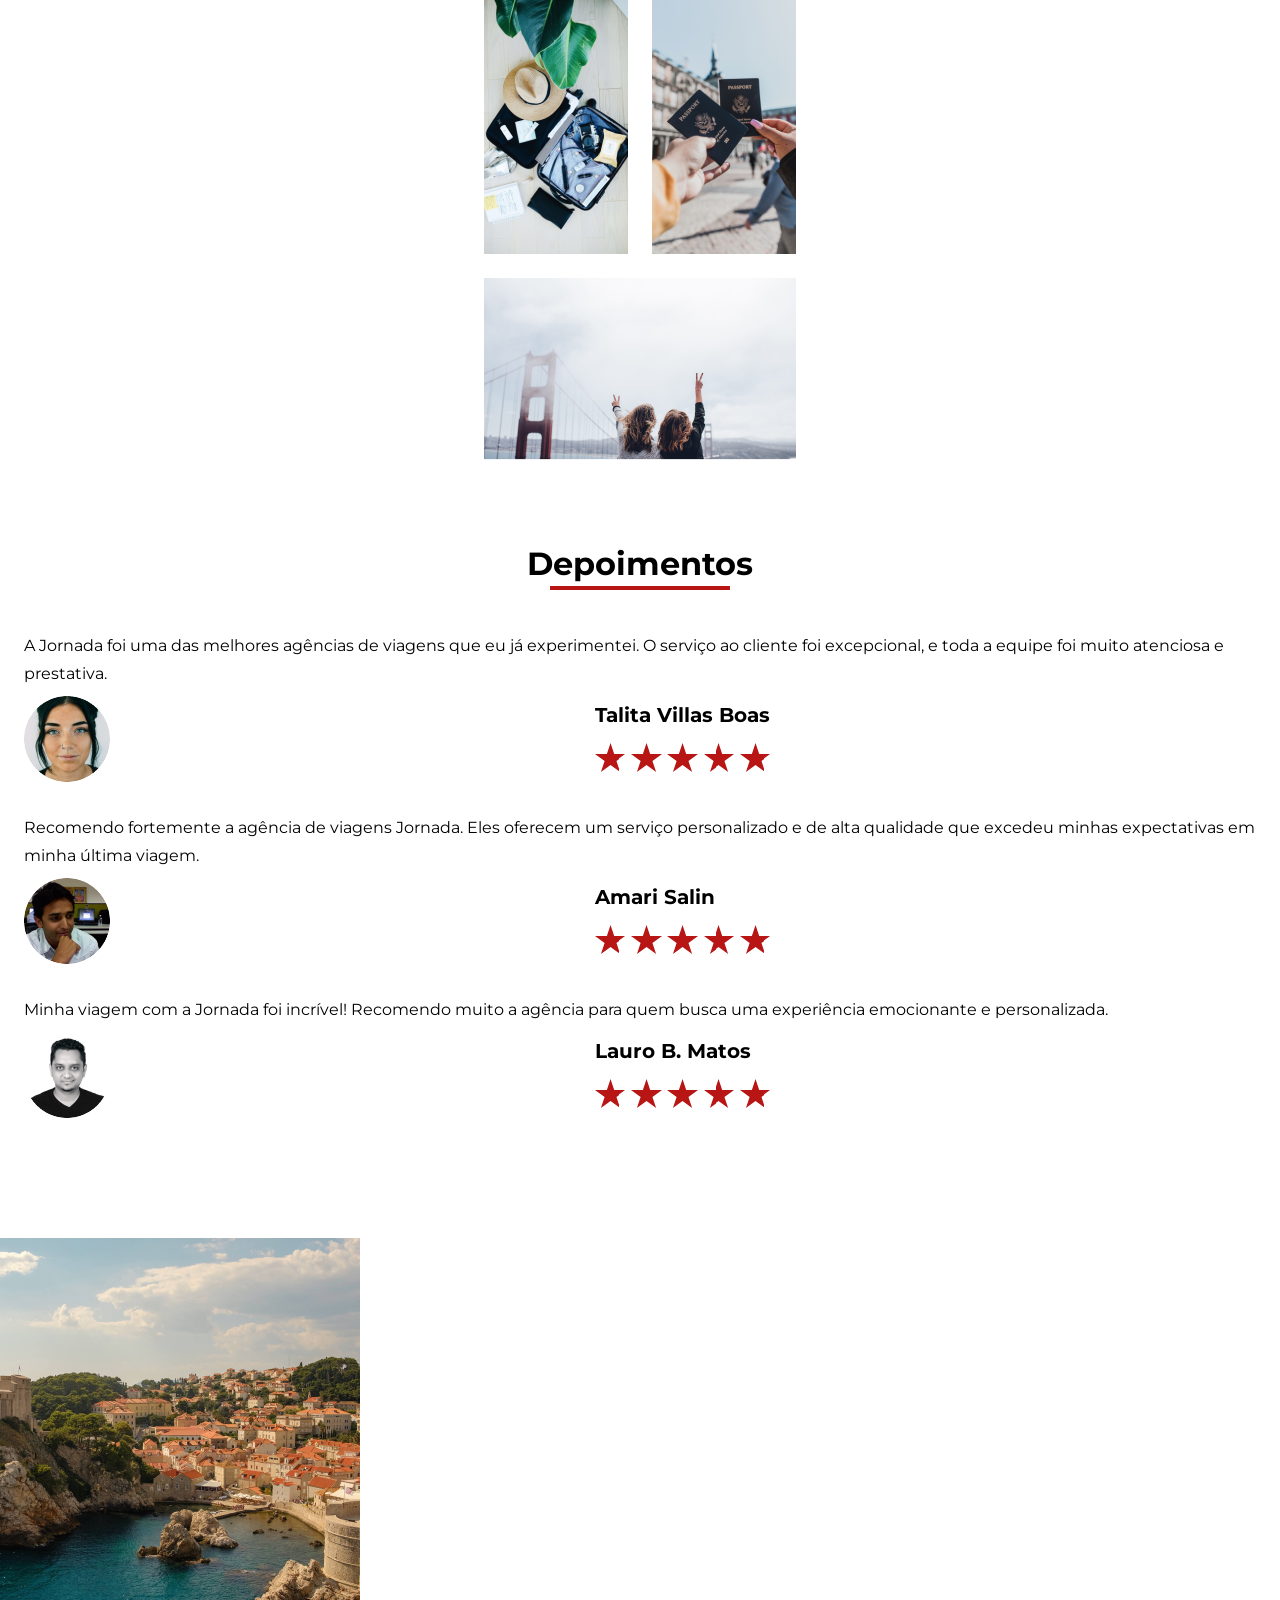
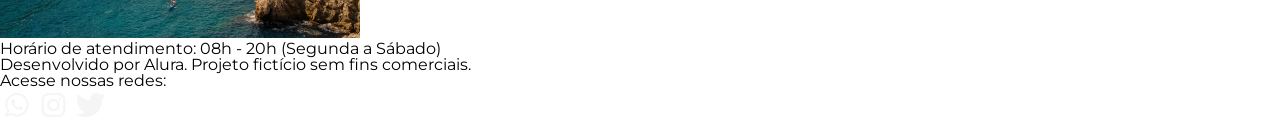
==== commit 21698c30: "testimonials css style has been created" ====
--- a/index.html
+++ b/index.html
@@ -10,6 +10,7 @@
     <link rel="stylesheet" href="styles/homepage/categories.css">
     <link rel="stylesheet" href="styles/homepage/popularDestinarions.css">
     <link rel="stylesheet" href="styles/homepage/payment.css">
+    <link rel="stylesheet" href="styles/homepage/testimonials.css">
     <title>Jornada viagens</title>
 </head>
 <body>
@@ -103,32 +104,40 @@
             <h4>Parcelamento em até 12x!</h4>
             <p>Viaje pagando em até 12 parcelas no cartão, à vista no crédito com 5% de desconto ou no Pix com 10% de desconto! </p>
 
-            <div class="cardImage">
-                <img class="cardImage__item" src="img/Mobile/Homepage/Montagem japão_1.png" alt="foto de uma mala de viagem aberta com roupas, chapeu e camera fotografica em seu conteúdo">
-                <img class="cardImage__item" src="img/Mobile/Homepage/Montagem japão_2.png" alt="foto de duas mãos segurando cada uma um passaporte">
-                <img class="cardImage__item" src="img/Mobile/Homepage/Montagem japão_3.png" alt="foto de duas mulheres lado a lado com a mão para cima, fazendo o simbolo da paz com a mão. ao fundo a ponto golden gate de san francisco">
+            <div class="cardGallery">
+                <img class="cardGallery__item" src="img/Mobile/Homepage/Montagem japão_1.png" alt="foto de uma mala de viagem aberta com roupas, chapeu e camera fotografica em seu conteúdo">
+                <img class="cardGallery__item" src="img/Mobile/Homepage/Montagem japão_2.png" alt="foto de duas mãos segurando cada uma um passaporte">
+                <img class="cardGallery__item" src="img/Mobile/Homepage/Montagem japão_3.png" alt="foto de duas mulheres lado a lado com a mão para cima, fazendo o simbolo da paz com a mão. ao fundo a ponto golden gate de san francisco">
             </div>
         </section>
 
         <section class="content__testimonials">
             <h3 class="sectionTitle">Depoimentos</h3>
-            <article class="testimonials__comment">
-                <p class="testimonials__comment--userOpinion">A Jornada foi uma das melhores agências de viagens que eu já experimentei. O serviço ao cliente foi excepcional, e toda a equipe foi muito atenciosa e prestativa.</p>
+            <article class="comment">
+                <p class="comment__opnion">A Jornada foi uma das melhores agências de viagens que eu já experimentei. O serviço ao cliente foi excepcional, e toda a equipe foi muito atenciosa e prestativa.</p>
 
-                <div class="testimonials__comment__user">
-                    <img src="img/Mobile/Homepage/Avatar-Talita.png" alt="mulher branca de olhos verde, cabelo preto e pircing no nariz" class="testimonials__comment__user--image">
-                    <p class="testimonials__comment__user--name">Talita Villas Boas</p>
-                    <div class="testimonials__comment__user--rating"></div>
+                <div class="comment__user">
+                    <img class="comment__userPhoto" src="img/Mobile/Homepage/Avatar-Talita.png" alt="mulher branca de olhos verde, cabelo preto e pircing no nariz">
+                    <p class="comment__userName">Talita Villas Boas</p>
+                    <div class="comment__userRating"></div>
                 </div>
-                <div class="testimonials__comment__user">
-                    <img src="img/Mobile/Homepage/Avatar-Amari.png" alt="Homen pardo, cabelo preto e camisa branca" class="testimonials__comment__user--image">
-                    <p class="testimonials__comment__user--name">Amari Salin</p>
-                    <div class="testimonials__comment__user--rating"></div>
+            </article>
+            <article class="comment">
+                <p class="comment__opnion">Recomendo fortemente a agência de viagens Jornada. Eles oferecem um serviço personalizado e de alta qualidade que excedeu minhas expectativas em minha última viagem.</p>
+
+                <div class="comment__user">
+                    <img class="comment__userPhoto" src="img/Mobile/Homepage/Avatar-Amari.png" alt="Homen pardo, cabelo preto e camisa branca">
+                    <p class="comment__userName">Amari Salin</p>
+                    <div class="comment__userRating"></div>
                 </div>
-                <div class="testimonials__comment__user">
-                    <img src="img/Mobile/Homepage/Avatar-Lauro.png" alt="Homem branco, cavanhaque e camiseta preta" class="testimonials__comment__user--image">
-                    <p class="testimonials__comment__user--name">Lauro B. Matos</p>
-                    <div class="testimonials__comment__user--rating"></div>
+            </article>
+            <article class="comment">
+                <p class="comment__opnion">Minha viagem com a Jornada foi incrível! Recomendo muito a agência para quem busca uma experiência emocionante e personalizada.</p>
+                
+                <div class="comment__user">
+                    <img class="comment__userPhoto" src="img/Mobile/Homepage/Avatar-Lauro.png" alt="Homem branco, cavanhaque e camiseta preta">
+                    <p class="comment__userName">Lauro B. Matos</p>
+                    <div class="comment__userRating"></div>
                 </div>
             </article>
         </section>
--- a/styles/homepage/main.css
+++ b/styles/homepage/main.css
@@ -5,6 +5,7 @@
     flex-direction: column;
     gap: 88px;
     justify-content: center;
+    margin-bottom: 88px;
 }
 
 .content__banner {
--- a/styles/homepage/payment.css
+++ b/styles/homepage/payment.css
@@ -1,4 +1,4 @@
-@import "../components/cardImage.css";
+@import "../components/cardGallery.css";
 
 .content__paymentConditions {
     margin: 0 24px;
--- a/styles/homepage/testimonials.css
+++ b/styles/homepage/testimonials.css
@@ -0,0 +1,13 @@
+@import "../components/comment.css";
+
+.content__testimonials {
+    margin: 0 24px;
+}
+
+.comment{
+    margin-bottom: 32px;
+}
+
+.comment--noMargin {
+    margin-bottom: 0;
+}
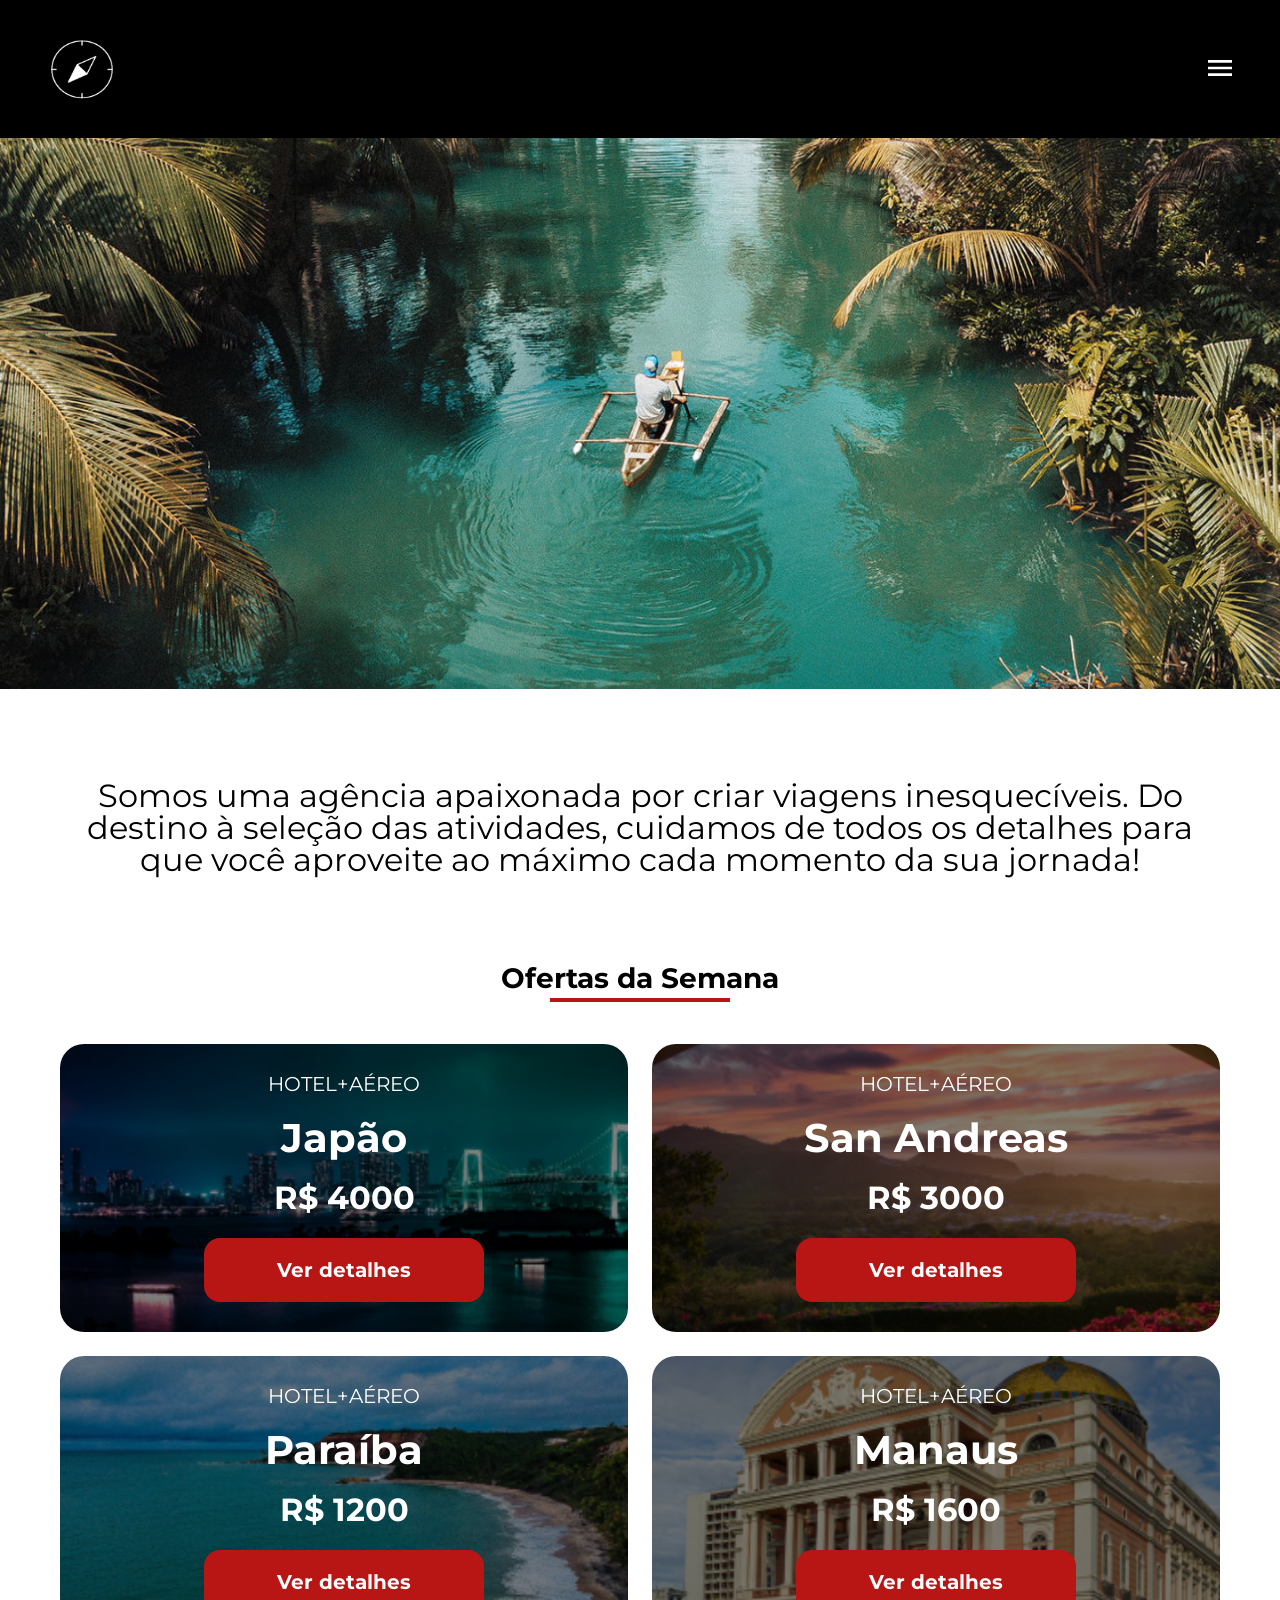
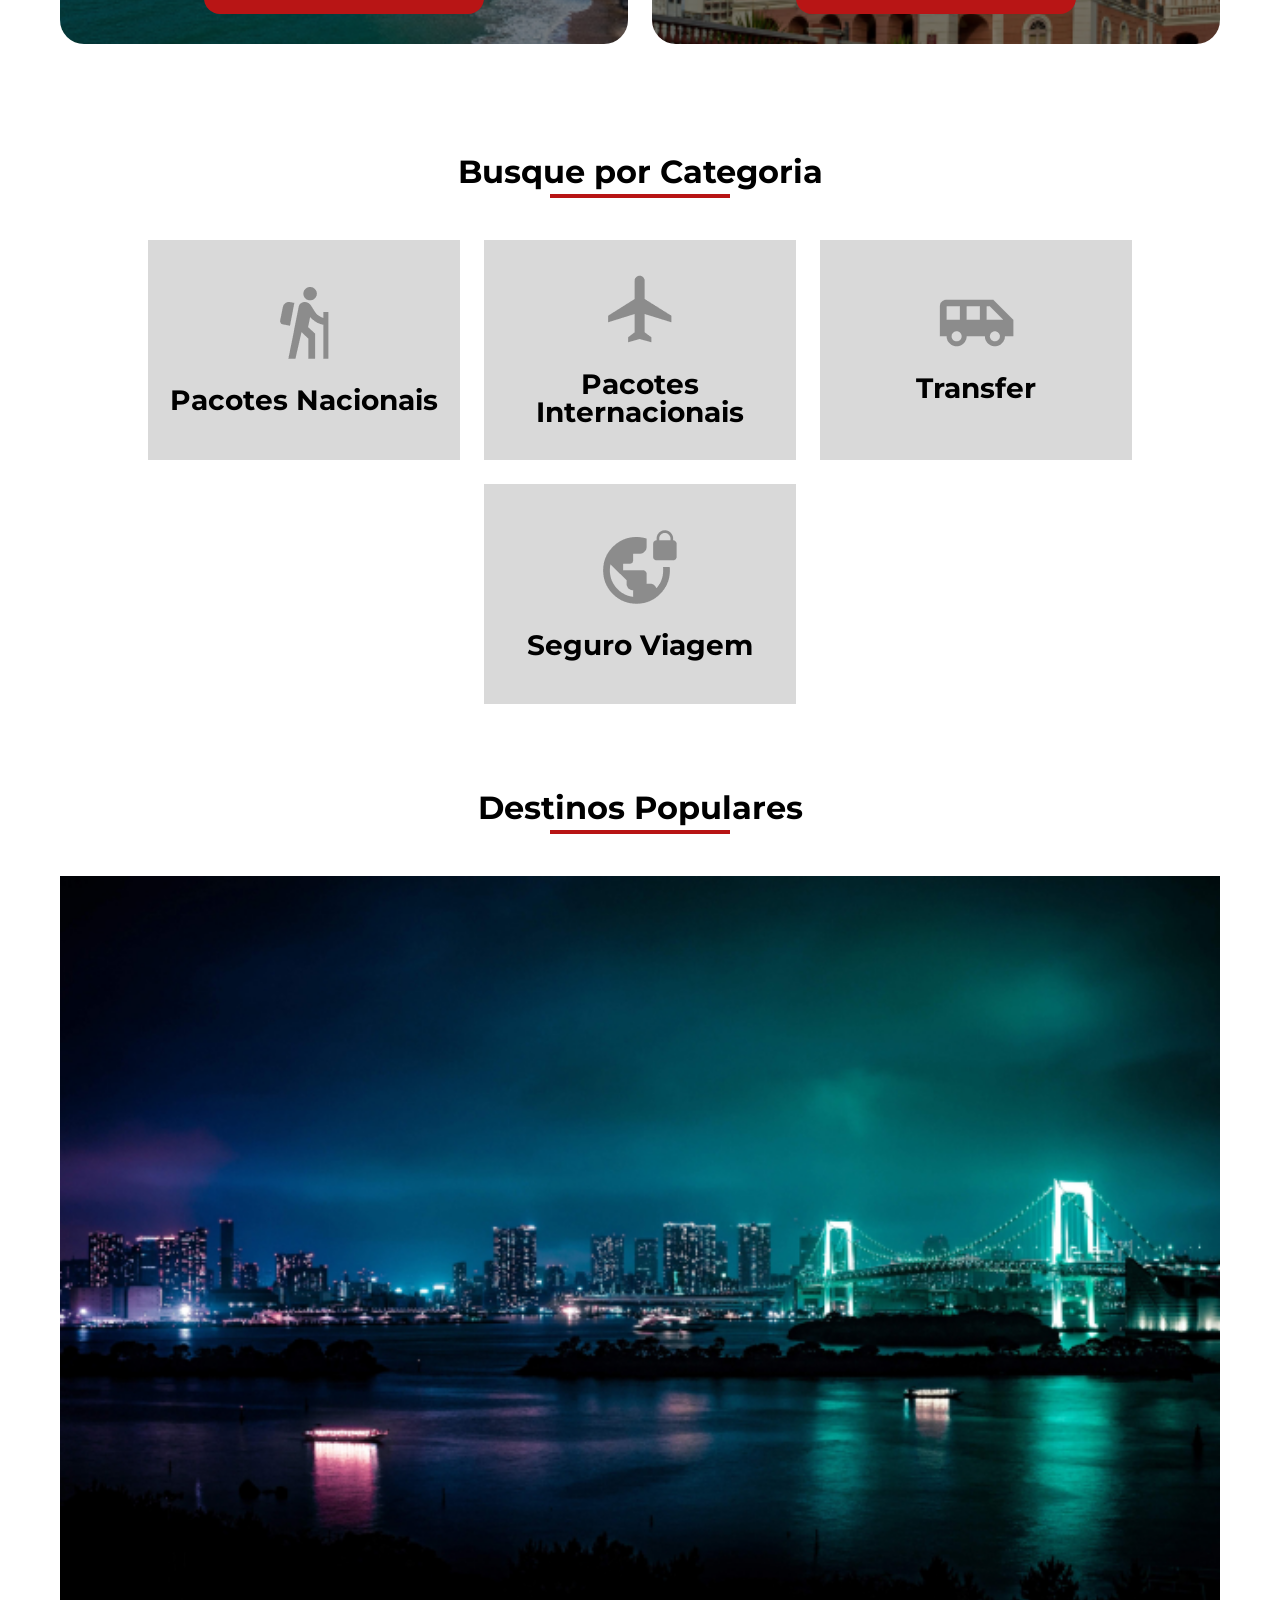
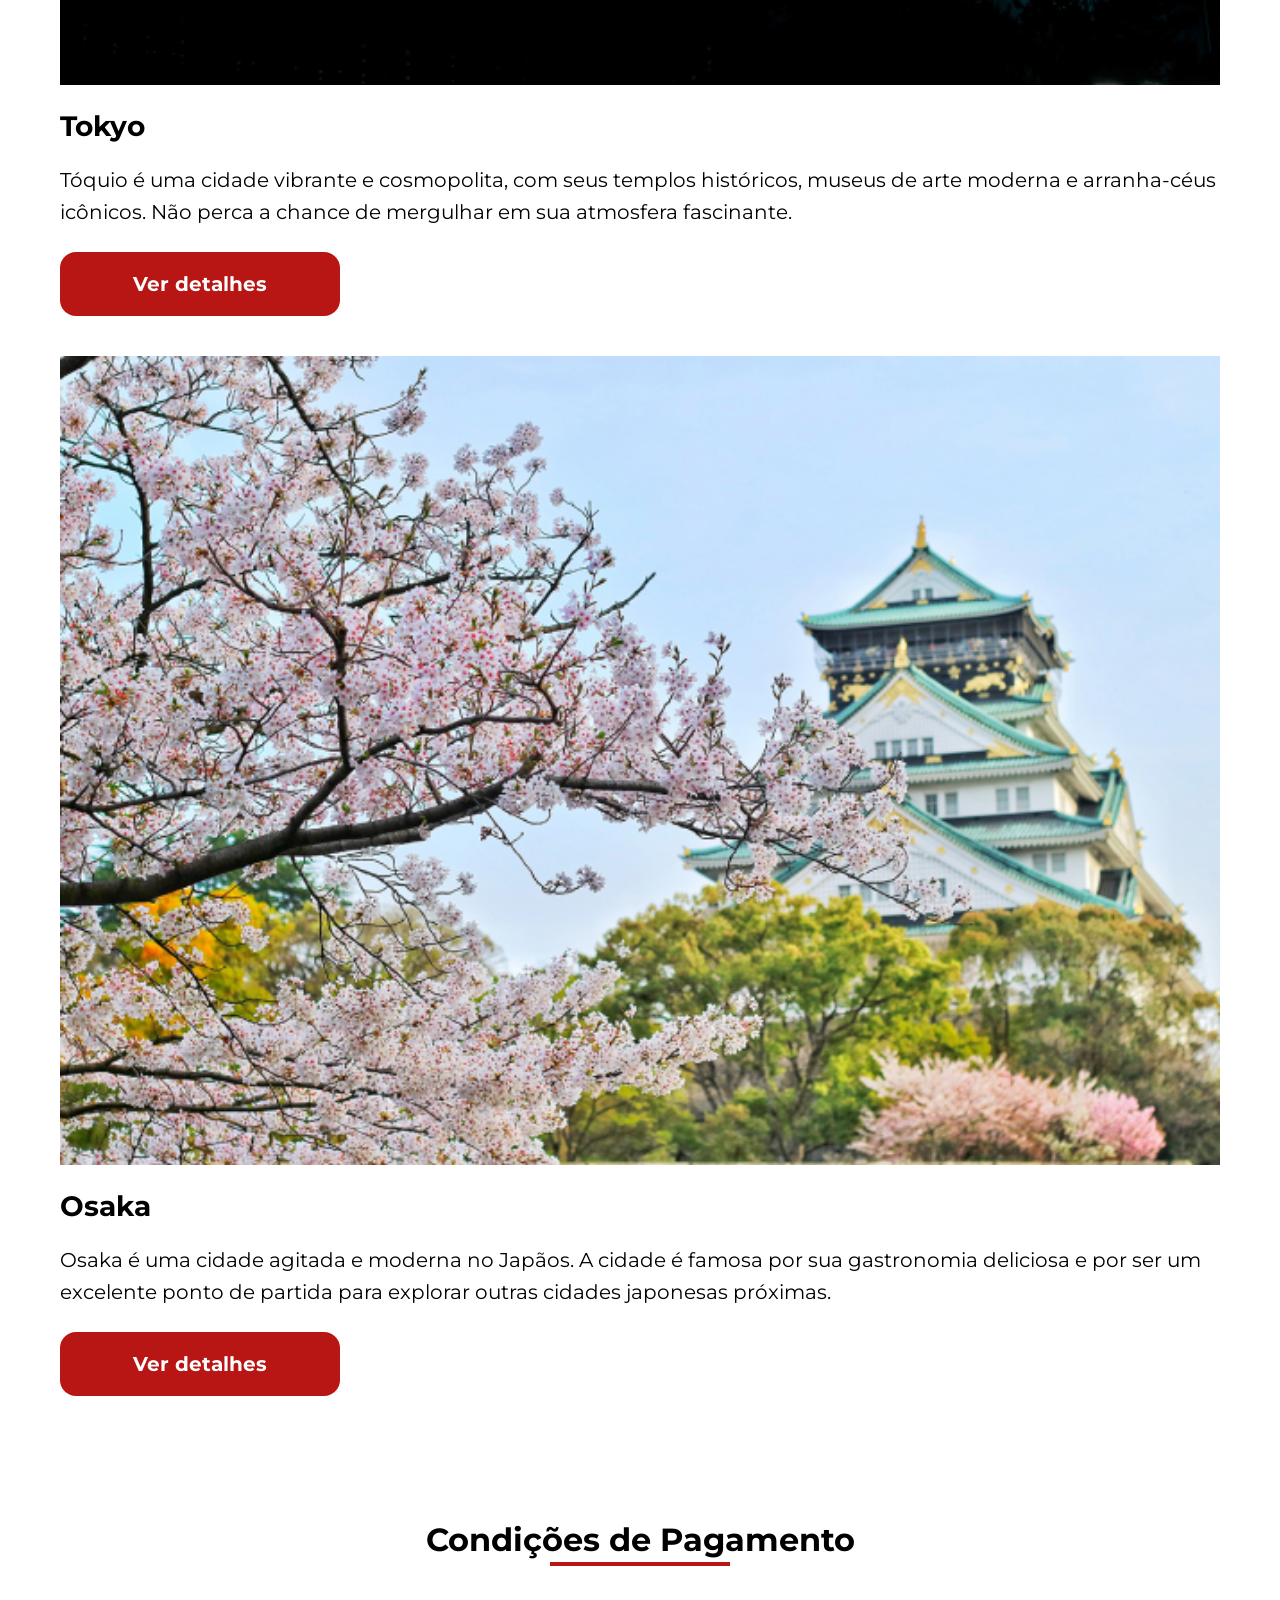
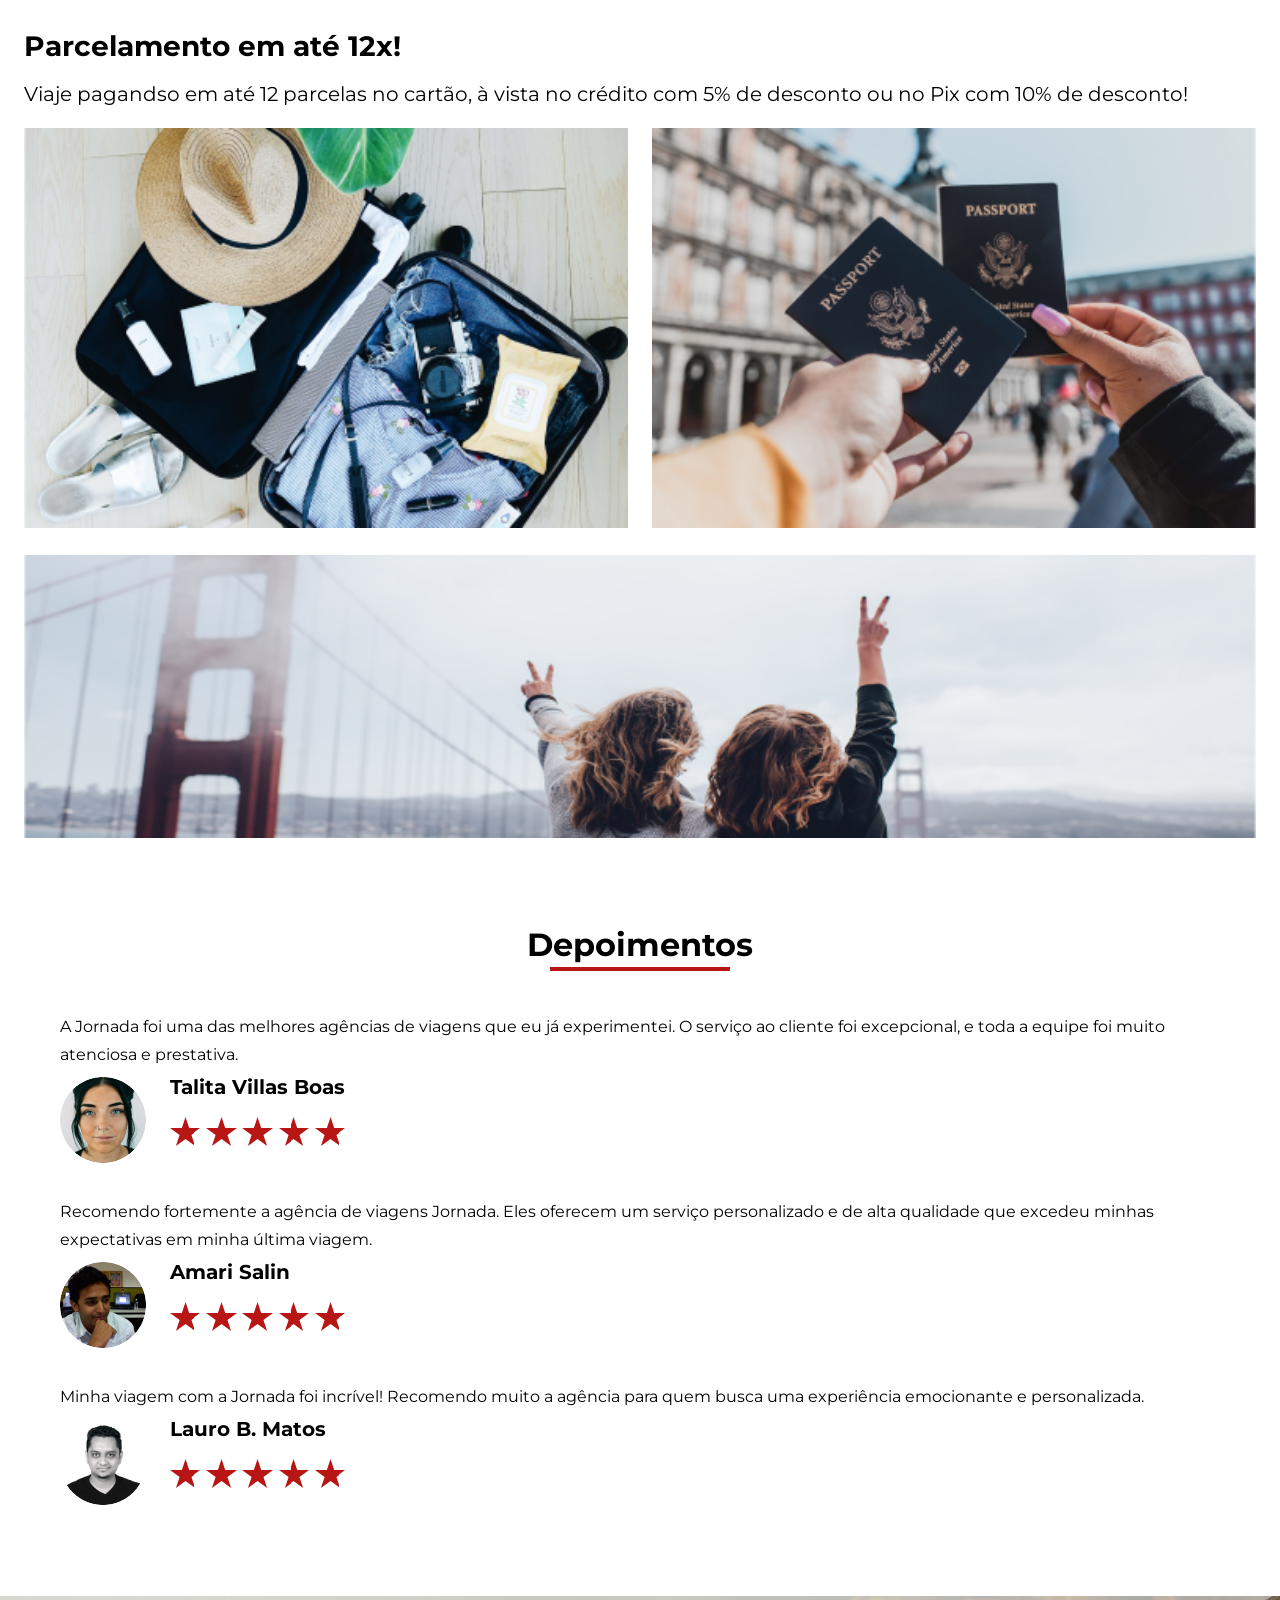
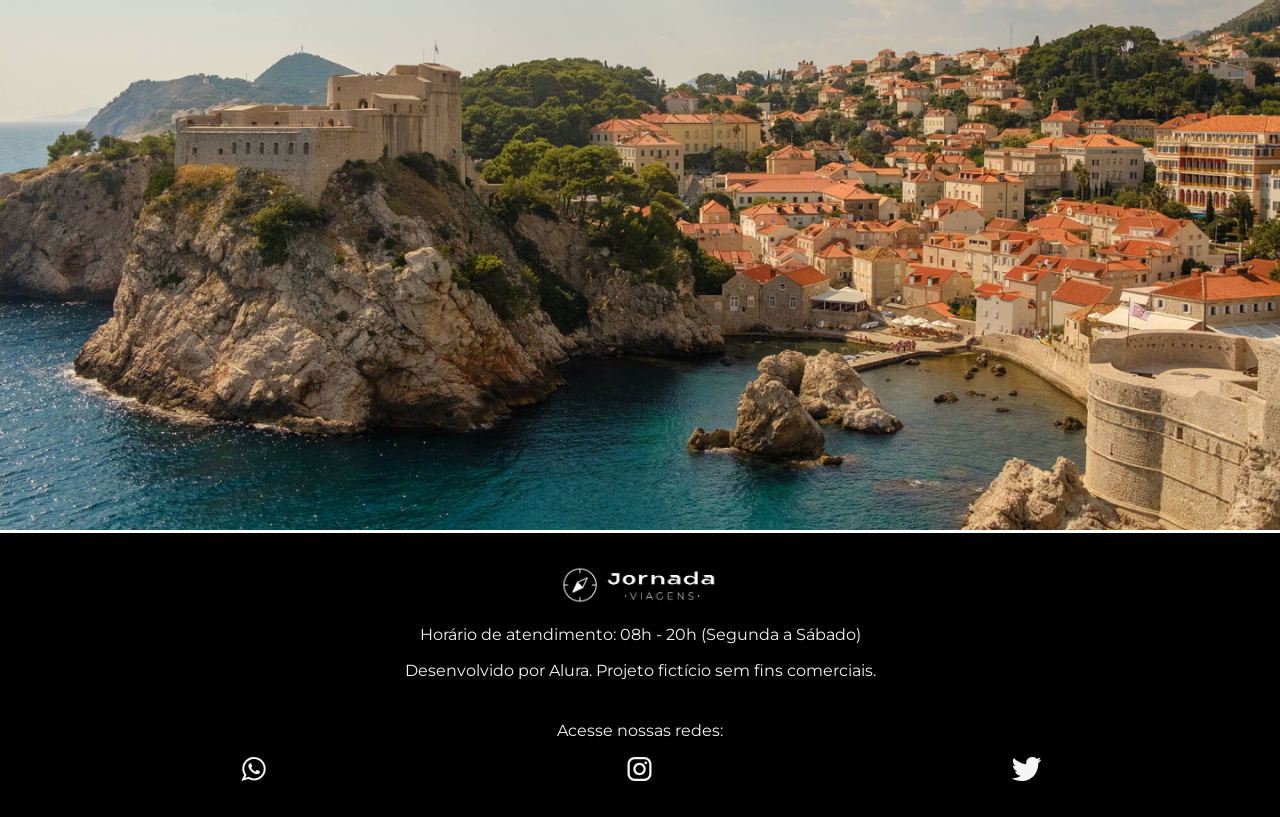
==== commit 8cedec1e: "tablet and desktop layout from the home page has been done" ====
--- a/index.html
+++ b/index.html
@@ -3,26 +3,39 @@
 <head>
     <meta charset="UTF-8">
     <meta name="viewport" content="width=device-width, initial-scale=1.0">
-    <link rel="stylesheet" href="styles/homepage/styles.css">
-    <link rel="stylesheet" href="styles/homepage/header.css">
+    <link rel="stylesheet" href="styles/styles.css">
+    <link rel="stylesheet" href="styles/header.css">
     <link rel="stylesheet" href="styles/homepage/main.css">
     <link rel="stylesheet" href="styles/homepage/weekOffer.css">
     <link rel="stylesheet" href="styles/homepage/categories.css">
     <link rel="stylesheet" href="styles/homepage/popularDestinarions.css">
     <link rel="stylesheet" href="styles/homepage/payment.css">
     <link rel="stylesheet" href="styles/homepage/testimonials.css">
+    <link rel="stylesheet" href="styles/footer.css">
     <title>Jornada viagens</title>
 </head>
 <body>
     <header class="header">
-        <img class="header__logo" src="img/Header_rodapes/Símbolo_white.png" alt="Logo da jornada viagem">
+        <picture class="header__logo">
+            <source media="(min-width: 1440px)" srcset="img/Header_rodapes/Logo-branco.png">
+            <img src="img/Header_rodapes/Símbolo_white.png" alt="Logo da jornada viagem">
+        </picture>
         <a class="header__menu" href="#">
             <img class="menu__icosn" src="img/Header_rodapes/menu.svg" alt="Icone de menu hamburguer">
         </a>
+        <div class="header__desktopMenu">
+            <a href="#" class="desktop__link">Blog</a>
+            <a href="#" class="desktop__link">Pacotes de viagem</a>
+            <a href="#" class="desktop__link">Contato</a>
+        </div>
     </header>
 
     <main class="content">
-        <img class="content__banner" src="img/Mobile/Homepage/Banner_homepage.png" alt="Homem andando de conoa em um lago de aguas verdes, margem do lago esta repleta de palmeiras">
+        <picture>
+            <source media="(min-width: 768px)" srcset="img/Desktop/Homepage/Banner.png">
+            <source media="(min-width: 480px)" srcset="img/Tablet/Homepage/Banner_tablet.png">
+            <img class="content__banner" src="img/Mobile/Homepage/Banner_homepage.png" alt="Homem andando de conoa em um lago de aguas verdes, margem do lago esta repleta de palmeiras">
+        </picture>
         <p class="introductionText introductionText--mainDescription">Somos uma agência apaixonada por criar viagens inesquecíveis. Do destino à seleção das atividades, cuidamos de todos os detalhes para que você aproveite ao máximo cada momento da sua jornada!</p>
 
         <section class="content__weekOffer">
@@ -64,19 +77,35 @@
 
             <nav>
                 <a href="">
-                    <img src="img/Mobile/Homepage/icone_pacotes_nacionais.png" alt="icone de um mochileiro">
+                    <picture>
+                        <source media="(min-width: 768px)" srcset="img/Desktop/Homepage/icone_pacotes_nacionais.png">
+                        <source media="(min-width: 480px)" srcset="img/Tablet/Homepage/icone_pacotes_nacionais.png">
+                        <img src="img/Mobile/Homepage/icone_pacotes_nacionais.png" alt="icone de um mochileiro">
+                    </picture>
                     <h4>Pacotes Nacionais</h4>
                 </a>
                 <a href="">
-                    <img src="img/Mobile/Homepage/icone_pacotes_interacionais.png" alt="icone de avião boing">
+                    <picture>
+                        <source media="(min-width: 768px)" srcset="img/Desktop/Homepage/icone_pacotes_interacionais.png">
+                        <source media="(min-width: 480px)" srcset="img/Tablet/Homepage/icone_pacotes_interacionais.png">
+                        <img src="img/Mobile/Homepage/icone_pacotes_interacionais.png" alt="icone de avião boing">
+                    </picture>
                     <h4>Pacotes Internacionais</h4>
                 </a>
                 <a href="">
-                    <img src="img/Mobile/Homepage/icone_transfer.png" alt="icone de um ônibus de transporte">
+                    <picture>
+                        <source media="(min-width: 768px)" srcset="img/Desktop/Homepage/icone_transfer.png">
+                        <source media="(min-width: 480px)" srcset="img/Tablet/Homepage/icone_transfer.png">
+                        <img src="img/Mobile/Homepage/icone_transfer.png" alt="icone de um ônibus de transporte">
+                    </picture>
                     <h4>Transfer</h4>
                 </a>
                 <a href="">
-                    <img src="img/Mobile/Homepage/icone_seguro_viagem.png" alt="icone de um mundo com um cadeado fechado, indicando seguro de viagem">
+                    <picture>
+                        <source media="(min-width: 768px)" srcset="img/Desktop/Homepage/icone_seguro_viagem.png">
+                        <source media="(min-width: 480px)" srcset="img/Tablet/Homepage/icone_seguro_viagem.png">
+                        <img src="img/Mobile/Homepage/icone_seguro_viagem.png" alt="icone de um mundo com um cadeado fechado, indicando seguro de viagem">
+                    </picture>
                     <h4>Seguro Viagem</h4>
                 </a>
             </nav>
@@ -86,13 +115,21 @@
             <h3 class="sectionTitle">Destinos Populares</h3>
 
             <article class="destinationResumeCard">
-                <img class="destinationResumeCard__banner" src="img/Mobile/Homepage/Tokyo.jpg" alt="imagem noturna de tokyo">
+                <picture class="destinationResumeCard__banner">
+                    <source media="(min-width: 768px)" srcset="img/Desktop/Homepage/Tokyo.jpg">
+                    <source media="(min-width: 480px)" srcset="img/Tablet/Homepage/Tokyo.jpg">
+                    <img src="img/Mobile/Homepage/Tokyo.jpg" alt="imagem noturna de tokyo">
+                </picture>
                 <h4 class="destinationResumeCard__cityName">Tokyo</h4>
                 <p class="destinationResumeCard__cityResume">Tóquio é uma cidade vibrante e cosmopolita, com seus templos históricos, museus de arte moderna e arranha-céus icônicos. Não perca a chance de mergulhar em sua atmosfera fascinante.</p>
                 <a href="#" class="seeDetailsButton">Ver detalhes</a>
             </article>
             <article class="destinationResumeCard">
-                <img class="destinationResumeCard__banner" src="img/Mobile/Homepage/Osaka.jpg" alt="imagem de uma arvore sakura e um castelo ao fundo">
+                <picture class="destinationResumeCard__banner">
+                    <source media="(min-width: 768px)" srcset="img/Desktop/Homepage/Osaka.jpg">
+                    <source media="(min-width: 480px)" srcset="img/Tablet/Homepage/Osaka.jpg">
+                    <img src="img/Mobile/Homepage/Osaka.jpg" alt="imagem de uma arvore sakura e um castelo ao fundo">
+                </picture>
                 <h4 class="destinationResumeCard__cityName">Osaka</h4>
                 <p class="destinationResumeCard__cityResume">Osaka é uma cidade agitada e moderna no Japãos. A cidade é famosa por sua gastronomia deliciosa e por ser um excelente ponto de partida para explorar outras cidades japonesas próximas.</p>
                 <a href="#" class="seeDetailsButton">Ver detalhes</a>
@@ -101,13 +138,27 @@
 
         <section class="content__paymentConditions">
             <h3 class="sectionTitle">Condições de Pagamento</h3>
-            <h4>Parcelamento em até 12x!</h4>
-            <p>Viaje pagando em até 12 parcelas no cartão, à vista no crédito com 5% de desconto ou no Pix com 10% de desconto! </p>
+            <div class="content__blockText">
+                <h4>Parcelamento em até 12x!</h4>
+                <p>Viaje pagandso em até 12 parcelas no cartão, à vista no crédito com 5% de desconto ou no Pix com 10% de desconto! </p>
+            </div>
 
             <div class="cardGallery">
-                <img class="cardGallery__item" src="img/Mobile/Homepage/Montagem japão_1.png" alt="foto de uma mala de viagem aberta com roupas, chapeu e camera fotografica em seu conteúdo">
-                <img class="cardGallery__item" src="img/Mobile/Homepage/Montagem japão_2.png" alt="foto de duas mãos segurando cada uma um passaporte">
-                <img class="cardGallery__item" src="img/Mobile/Homepage/Montagem japão_3.png" alt="foto de duas mulheres lado a lado com a mão para cima, fazendo o simbolo da paz com a mão. ao fundo a ponto golden gate de san francisco">
+                <picture class="cardGallery__item">
+                    <source media="(min-width: 768px)" srcset="img/Desktop/Homepage/Montagem_japao_1.png">
+                    <source media="(min-width: 480px)" srcset="img/Tablet/Homepage/Montagem_japao_1.png">
+                    <img src="img/Mobile/Homepage/Montagem_japao_1.png" alt="foto de uma mala de viagem aberta com roupas, chapeu e camera fotografica em seu conteúdo">
+                </picture>
+                <picture class="cardGallery__item">
+                    <source media="(min-width: 768px)" srcset="img/Desktop/Homepage/Montagem_japao_2.png">
+                    <source media="(min-width: 480px)" srcset="img/Tablet/Homepage/Montagem_japao_2.png">
+                    <img src="img/Mobile/Homepage/Montagem_japao_2.png" alt="foto de duas mãos segurando cada uma um passaporte">
+                </picture>
+                <picture  class="cardGallery__item cardGallery__item--base">
+                    <source media="(min-width: 768px)" srcset="img/Desktop/Homepage/Montagem_japao_3.png">
+                    <source media="(min-width: 480px)" srcset="img/Tablet/Homepage/Montagem_japao_3.png">
+                    <img  src="img/Mobile/Homepage/Montagem_japao_3.png" alt="foto de duas mulheres lado a lado com a mão para cima, fazendo o simbolo da paz com a mão. ao fundo a ponto golden gate de san francisco">
+                </picture>
             </div>
         </section>
 
@@ -117,7 +168,11 @@
                 <p class="comment__opnion">A Jornada foi uma das melhores agências de viagens que eu já experimentei. O serviço ao cliente foi excepcional, e toda a equipe foi muito atenciosa e prestativa.</p>
 
                 <div class="comment__user">
-                    <img class="comment__userPhoto" src="img/Mobile/Homepage/Avatar-Talita.png" alt="mulher branca de olhos verde, cabelo preto e pircing no nariz">
+                    <picture class="comment__userPhoto">
+                        <source media="(min-width: 768px)" srcset="img/Desktop/Homepage/Avatar-Talita.png">
+                        <source media="(min-width: 480px)" srcset="img/Tablet/Homepage/Avatar-Talita.png">
+                        <img src="img/Mobile/Homepage/Avatar-Talita.png" alt="mulher branca de olhos verde, cabelo preto e pircing no nariz">
+                    </picture>
                     <p class="comment__userName">Talita Villas Boas</p>
                     <div class="comment__userRating"></div>
                 </div>
@@ -126,16 +181,24 @@
                 <p class="comment__opnion">Recomendo fortemente a agência de viagens Jornada. Eles oferecem um serviço personalizado e de alta qualidade que excedeu minhas expectativas em minha última viagem.</p>
 
                 <div class="comment__user">
-                    <img class="comment__userPhoto" src="img/Mobile/Homepage/Avatar-Amari.png" alt="Homen pardo, cabelo preto e camisa branca">
+                    <picture class="comment__userPhoto">
+                        <source media="(min-width: 768px)" srcset="img/Desktop/Homepage/Avatar-Amari.png">
+                        <source media="(min-width: 480px)" srcset="img/Tablet/Homepage/Avatar-Amari.png">
+                        <img src="img/Mobile/Homepage/Avatar-Amari.png" alt="Homen pardo, cabelo preto e camisa branca">
+                    </picture>
                     <p class="comment__userName">Amari Salin</p>
                     <div class="comment__userRating"></div>
                 </div>
             </article>
-            <article class="comment">
+            <article class="comment comment--noMargin">
                 <p class="comment__opnion">Minha viagem com a Jornada foi incrível! Recomendo muito a agência para quem busca uma experiência emocionante e personalizada.</p>
                 
                 <div class="comment__user">
-                    <img class="comment__userPhoto" src="img/Mobile/Homepage/Avatar-Lauro.png" alt="Homem branco, cavanhaque e camiseta preta">
+                    <picture  class="comment__userPhoto">
+                        <source media="(min-width: 768px)" srcset="img/Desktop/Homepage/Avatar-Lauro.png">
+                        <source media="(min-width: 480px)" srcset="img/Tablet/Homepage/Avatar-Lauro.png">
+                        <img src="img/Mobile/Homepage/Avatar-Lauro.png" alt="Homem branco, cavanhaque e camiseta preta">
+                    </picture>
                     <p class="comment__userName">Lauro B. Matos</p>
                     <div class="comment__userRating"></div>
                 </div>
@@ -144,15 +207,23 @@
     </main>
 
     <footer class="footer">
-        <img src="img/Mobile/Homepage/Imagem_pre_rodape.png" alt="uma cidade costeira muito bonita" class="footer--banner">
-        <img src="img/Header_rodapes/Logo-branco-com-tagline.png" alt="logo jornada viagens" class="footer--logoJornadaViagens">
-        <p class="footer--text">Horário de atendimento: 08h - 20h (Segunda a Sábado)</p>
-        <p class="footer--text">Desenvolvido por Alura. Projeto fictício sem fins comerciais.</p>
-        <p class="footer--text">Acesse nossas redes:</p>
-        <div class="footer__socialMedias">
-            <img src="img/Header_rodapes/Whatsapp.svg" alt="logo do whatsApp" class="footer__socialMedias--icon">
-            <img src="img/Header_rodapes/Instragam.svg" alt="logo do instagram" class="footer__socialMedias--icon">
-            <img src="img/Header_rodapes/Twiter.svg" alt="logo do X(twitter)" class="footer__socialMedias--icon">
+        <picture>
+            <source media="(min-width:768px)" srcset="img/Desktop/Homepage/Imagem_pre_rodape.png">
+            <source media="(min-width:768px)" srcset="img/Tablet/Homepage/Imagem_pre_rodape.png">
+            <img class="footer__banner" src="img/Mobile/Homepage/Imagem_pre_rodape.png" alt="uma cidade costeira muito bonita">
+        </picture>
+        <div class="footer__informations">
+            <div class="footer__informations__about">
+                <img class="footer__logo" src="img/Header_rodapes/Logo-branco-com-tagline.png" alt="logo jornada viagens">
+                <p class="footer__text">Horário de atendimento: 08h - 20h (Segunda a Sábado)</p>
+                <p class="footer__text footer__text--biggerBottomMargin">Desenvolvido por Alura. Projeto fictício sem fins comerciais.</p>
+            </div>
+            <div class="footer__informations__social">
+                <p class="footer__text">Acesse nossas redes:</p>
+                <img class="footer__mediasIcon" src="img/Header_rodapes/Whatsapp.svg" alt="logo do whatsApp">
+                <img class="footer__mediasIcon" src="img/Header_rodapes/Instragam.svg" alt="logo do instagram">
+                <img class="footer__mediasIcon" src="img/Header_rodapes/Twiter.svg" alt="logo do X(twitter)">
+            </div>
         </div>
 
     </footer>
--- a/styles/styles.css
+++ b/styles/styles.css
@@ -0,0 +1,72 @@
+@import url('https://fonts.googleapis.com/css2?family=Montserrat:ital,wght@0,100..900;1,100..900&display=swap');
+
+html, body, div, span, applet, object, iframe,
+h1, h2, h3, h4, h5, h6, p, blockquote, pre,
+a, abbr, acronym, address, big, cite, code,
+del, dfn, em, img, ins, kbd, q, s, samp,
+small, strike, strong, sub, sup, tt, var,
+b, u, i, center,
+dl, dt, dd, ol, ul, li,
+fieldset, form, label, legend,
+table, caption, tbody, tfoot, thead, tr, th, td,
+article, aside, canvas, details, embed, 
+figure, figcaption, footer, header, hgroup, 
+menu, nav, output, ruby, section, summary,
+time, mark, audio, video {
+	margin: 0;
+	padding: 0;
+	border: 0;
+	font-size: 100%;
+	font: inherit;
+	vertical-align: baseline;
+}
+/* HTML5 display-role reset for older browsers */
+article, aside, details, figcaption, figure, 
+footer, header, hgroup, menu, nav, section {
+	display: block;
+}
+body {
+	line-height: 1;
+}
+ol, ul {
+	list-style: none;
+}
+blockquote, q {
+	quotes: none;
+}
+blockquote:before, blockquote:after,
+q:before, q:after {
+	content: '';
+	content: none;
+}
+table {
+	border-collapse: collapse;
+	border-spacing: 0;
+}
+
+:root {
+    --darkRed: #8F0101;
+    --red: #B81515;
+    --black: #000000;
+    --darkGray: #222222;
+    --gray: #8C8C8C;
+    --lightGray: #D9D9D9;
+    --grayishWhite: #F5F5F5;
+    --white: #FFFFFF;
+
+    --font: "Montserrat", sans-serif;
+     
+    --font-size-h1: 3rem;
+    --font-size-h2: 2.5rem;
+    --font-size-h3: 2rem;
+    --font-size-h4: 1.75rem;
+    --font-size-body1: 1rem;
+    --font-size-body2: 1.25rem;
+    --font-size-body3: 1.5rem;
+    --font-size-body4: 2rem;
+    --font-subtitle:  0.875rem;
+}
+
+body {
+    font-family: var(--font);
+}
--- a/styles/header.css
+++ b/styles/header.css
@@ -0,0 +1,47 @@
+.header {
+    display: flex;
+    background-color: var(--black);
+    flex-direction: row;
+    justify-content: space-between;
+    align-items: center;
+    padding: 37px 48px;
+}
+
+.header__logo {
+    width: 68px;
+    height: 64px;
+}
+
+.header__logo img {
+    width: 100%;
+    height: 100%;
+}
+
+.header__desktopMenu {
+    display: none;
+}
+
+@media screen and (min-width: 1400px) {
+    .header {
+        padding: 37px 120px;
+    }
+    .header__desktopMenu {
+        display: flex;
+        gap: 40px;
+    }
+
+    .desktop__link {
+        text-decoration: none;
+        font-size: var(--font-size-body3);
+        color: var(--white);
+    }
+
+    .header__logo {
+        width: auto;
+        height: auto;
+    }
+
+    .header__menu {
+        display: none;
+    }
+}
--- a/styles/homepage/main.css
+++ b/styles/homepage/main.css
@@ -13,6 +13,18 @@
     align-items: center;
 }
 
-.instruductionText--mainDescription {
-    margin: 0 48px;
+.introductionText--mainDescription {
+    margin: 0 24px;
+}
+
+@media screen and (min-width: 768px) {
+    .introductionText--mainDescription {
+        margin: 0 60px;
+    }
+}
+
+@media screen and (min-width: 1440px) {
+    .introductionText--mainDescription {
+        margin: 0 120px;
+    }
 }
--- a/styles/homepage/weekOffer.css
+++ b/styles/homepage/weekOffer.css
@@ -1,5 +1,9 @@
 @import "../components/seeDetaisButton.css";
 @import "../components/sectionTitle.css";
+
+.content__weekOffer {
+    margin: 0 24px;
+}
 
 .content__weekOffer h4 {
     font-size: var(--font-size-h4);
@@ -8,6 +12,8 @@
 .content__weekOffer--wrapCard {
     display: flex;
     flex-wrap: wrap;
+    gap: 24px;
+    margin-bottom: 24px;
 }
 
 .weekOffer__card {
@@ -19,7 +25,6 @@
     width: 312px;
     height: 288px;
     border-radius: 24px;
-    margin: 0px 24px 24px 24px;
     color: var(--white);
     flex-grow: 1;
 }
@@ -60,4 +65,16 @@
     background-repeat: no-repeat;
     background-size: cover;
     background-position: center;
+}
+
+@media screen and (min-width: 768px) {
+    .content__weekOffer {
+        margin: 0 60px;
+    }
+}
+
+@media screen and (min-width: 1440px) {
+    .content__weekOffer {
+        margin: 0 120px;
+    }
 }
--- a/styles/homepage/popularDestinarions.css
+++ b/styles/homepage/popularDestinarions.css
@@ -2,9 +2,36 @@
 
 
 .content__popularDestinations {
+    display: flex;
+    flex-direction: column;
     margin: 0 24px;
+    justify-content: center;
 }
 
 .destinationResumeCard {
     margin-bottom: 40px;
-}+}
+
+@media screen and (min-width: 768px) {
+    .content__popularDestinations {
+        margin: 0 60px;
+    }
+
+    .destinationResumeCard a {
+        align-self: flex-start;
+    }
+}
+
+@media screen and (min-width: 1440px) {
+    .content__popularDestinations {
+        display: grid;
+        grid-template-columns: auto auto;
+        column-gap: 24px;
+        margin: 0 120px;
+    }
+
+    .content__popularDestinations h3 {
+        grid-column: span 2;
+        align-self: center;
+    }
+}
--- a/styles/homepage/payment.css
+++ b/styles/homepage/payment.css
@@ -1,15 +1,32 @@
 @import "../components/cardGallery.css";
 
 .content__paymentConditions {
+    display: flex;
+    flex-direction: column;
     margin: 0 24px;
+    gap: 24px;
 }
 
-.content__paymentConditions h4 {
+.content__blockText h4 {
     font-size: var(--font-size-h4);
     font-weight: bold;
+    margin-bottom: 24px;
 }
 
-.content__paymentConditions p {
+.content__blockText p {
     font-size: var(--font-size-body2);
-    line-height: 32px;
+}
+
+@media screen and (min-width: 1440px) {
+    .content__paymentConditions {
+        display: grid;
+        grid-template-columns: 384px 790px;
+        justify-content: space-between;
+        margin: 0 122px;
+    }
+
+    .content__paymentConditions h3 {
+        grid-column: span 2;
+        align-self: center;
+    }
 }
--- a/styles/homepage/testimonials.css
+++ b/styles/homepage/testimonials.css
@@ -10,4 +10,27 @@
 
 .comment--noMargin {
     margin-bottom: 0;
+}
+
+@media screen and (min-width: 768px) {
+    .content__testimonials {
+        margin: 0 60px;
+    }
+}
+
+@media screen and (min-width: 1440px) {
+    .content__testimonials {
+        display: grid;
+        grid-template-columns: repeat(3, auto); 
+        column-gap: 24px;
+        margin: 0 120px;
+    }
+
+    .sectionTitle {
+        grid-column: span 3;
+    }
+
+    .comment{
+        margin-bottom: 0;
+    }
 }
--- a/styles/footer.css
+++ b/styles/footer.css
@@ -0,0 +1,74 @@
+.footer {
+    display: flex;
+    flex-direction: column;
+    text-align: center;
+}
+
+.footer__banner {
+    width: 100vw;
+    align-items: center;
+}
+
+.footer__informations {
+    display: flex;
+    flex-direction: column;
+    background-color: var(--black);
+    padding: 32px 24px;
+}
+
+.footer__informations__about {
+    display: flex;
+    flex-direction: column;
+    align-items: center;
+}
+
+.footer__informations__social {
+    display: grid;
+    grid-template-columns: repeat(3, auto);
+}
+
+.footer__text {
+    grid-column: span 3;
+}
+
+.footer__mediasIcon {
+    justify-self: center;
+}
+
+.footer__logo {
+    width: 162px;
+    margin-bottom: 16px;
+}
+
+.footer__text {
+    color: var(--grayishWhite);
+    font-size: var(--font-size-body1);
+    line-height: 28px;
+    margin-bottom: 8px;
+}
+
+.footer__text--biggerBottomMargin {
+    margin-bottom: 32px;
+}
+
+@media screen and (min-width: 768px) {
+    .footer__informations {
+        padding: 32px 60px;
+    }
+}
+
+@media screen and (min-width: 1440px) {
+    .footer {
+        text-align: left;
+    }
+
+    .footer__informations {
+        flex-direction: row;
+        justify-content: space-between;
+        padding: 52px 120px;
+    }
+
+    .footer__informations__about {
+        align-items: flex-start;
+    }
+}
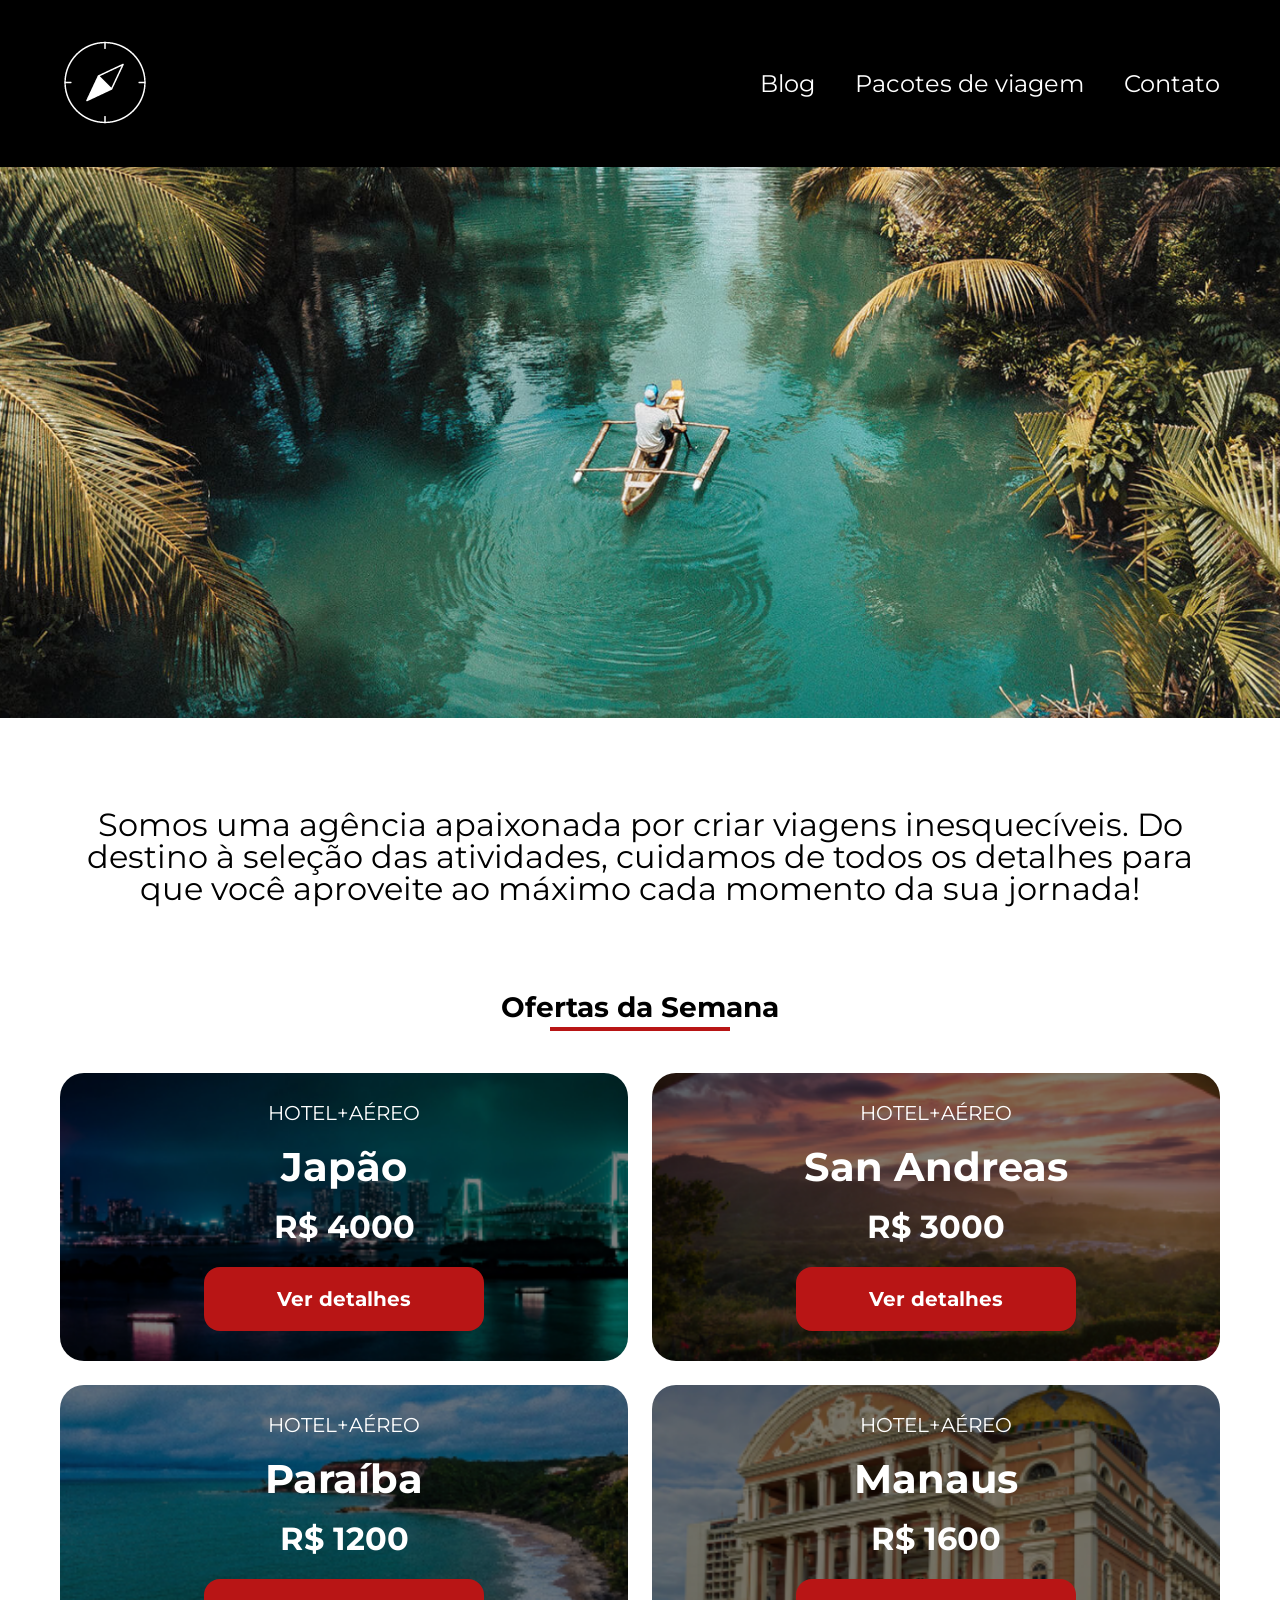
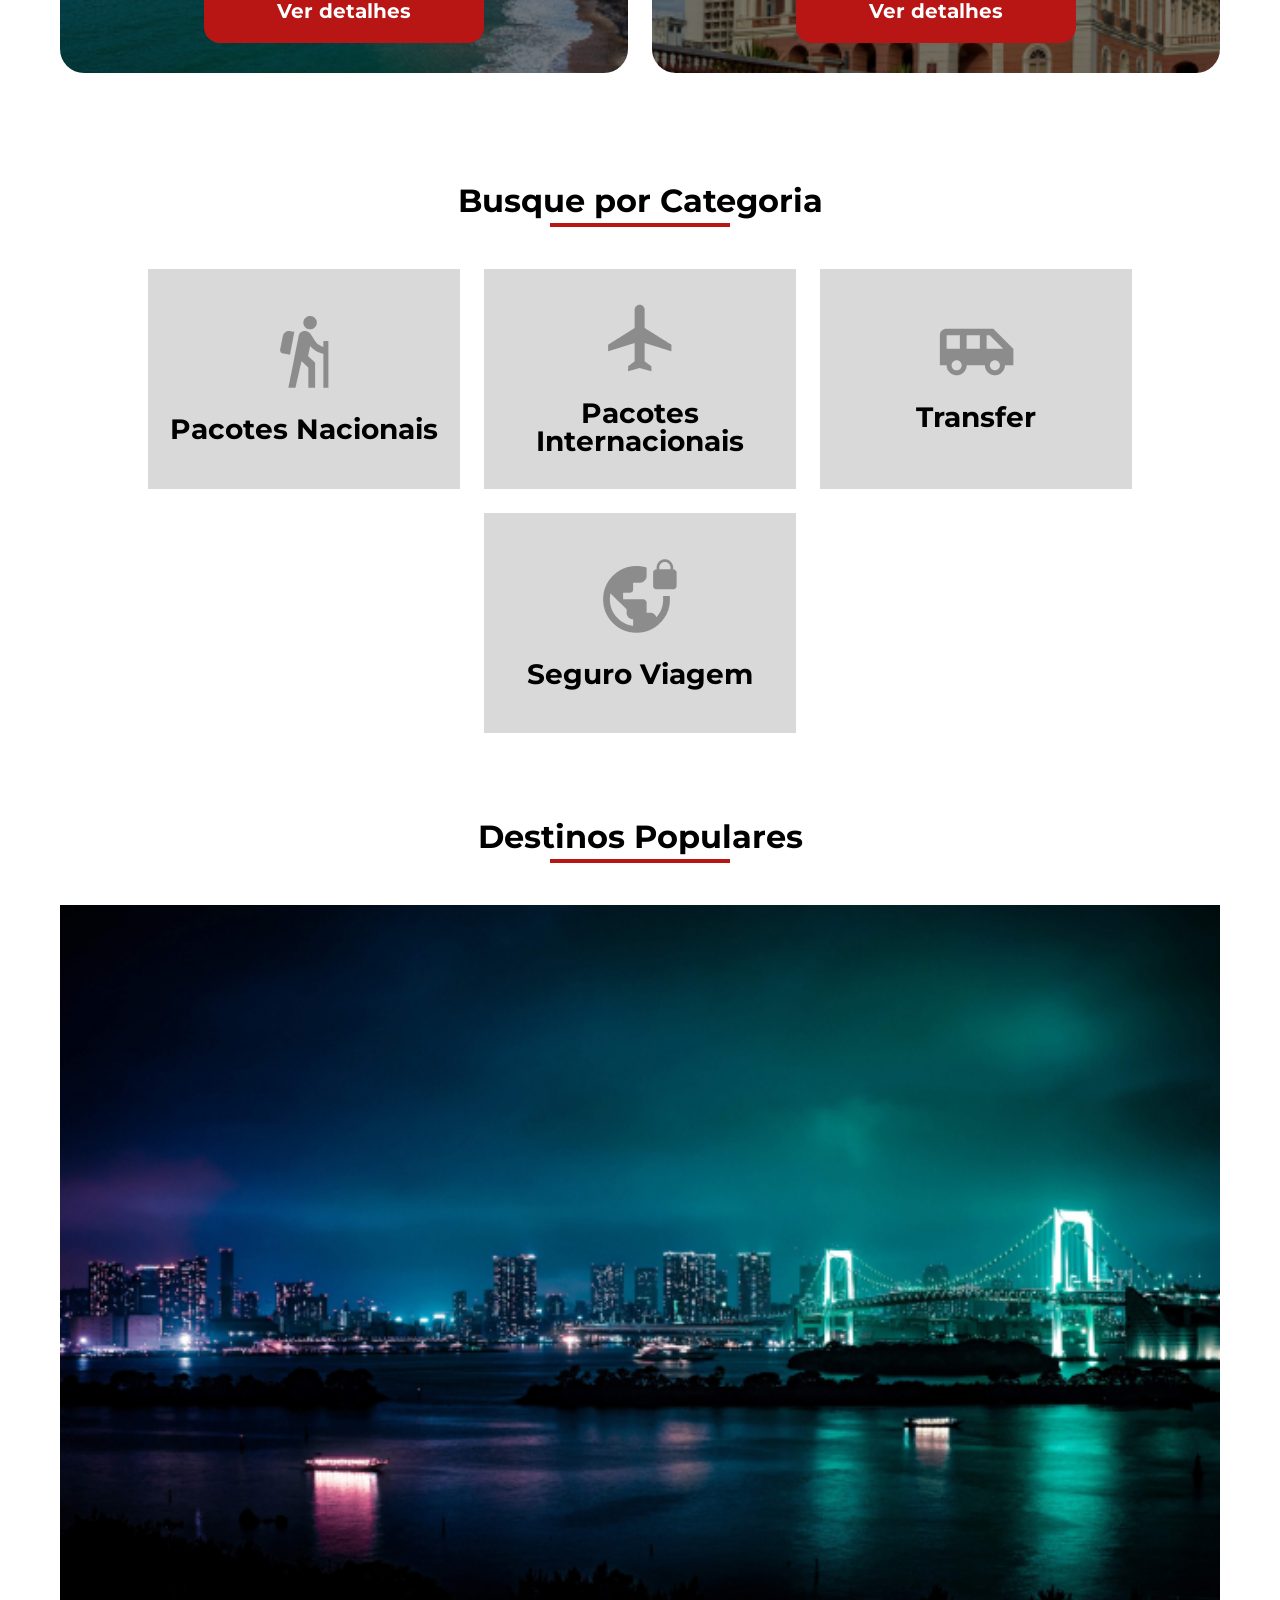
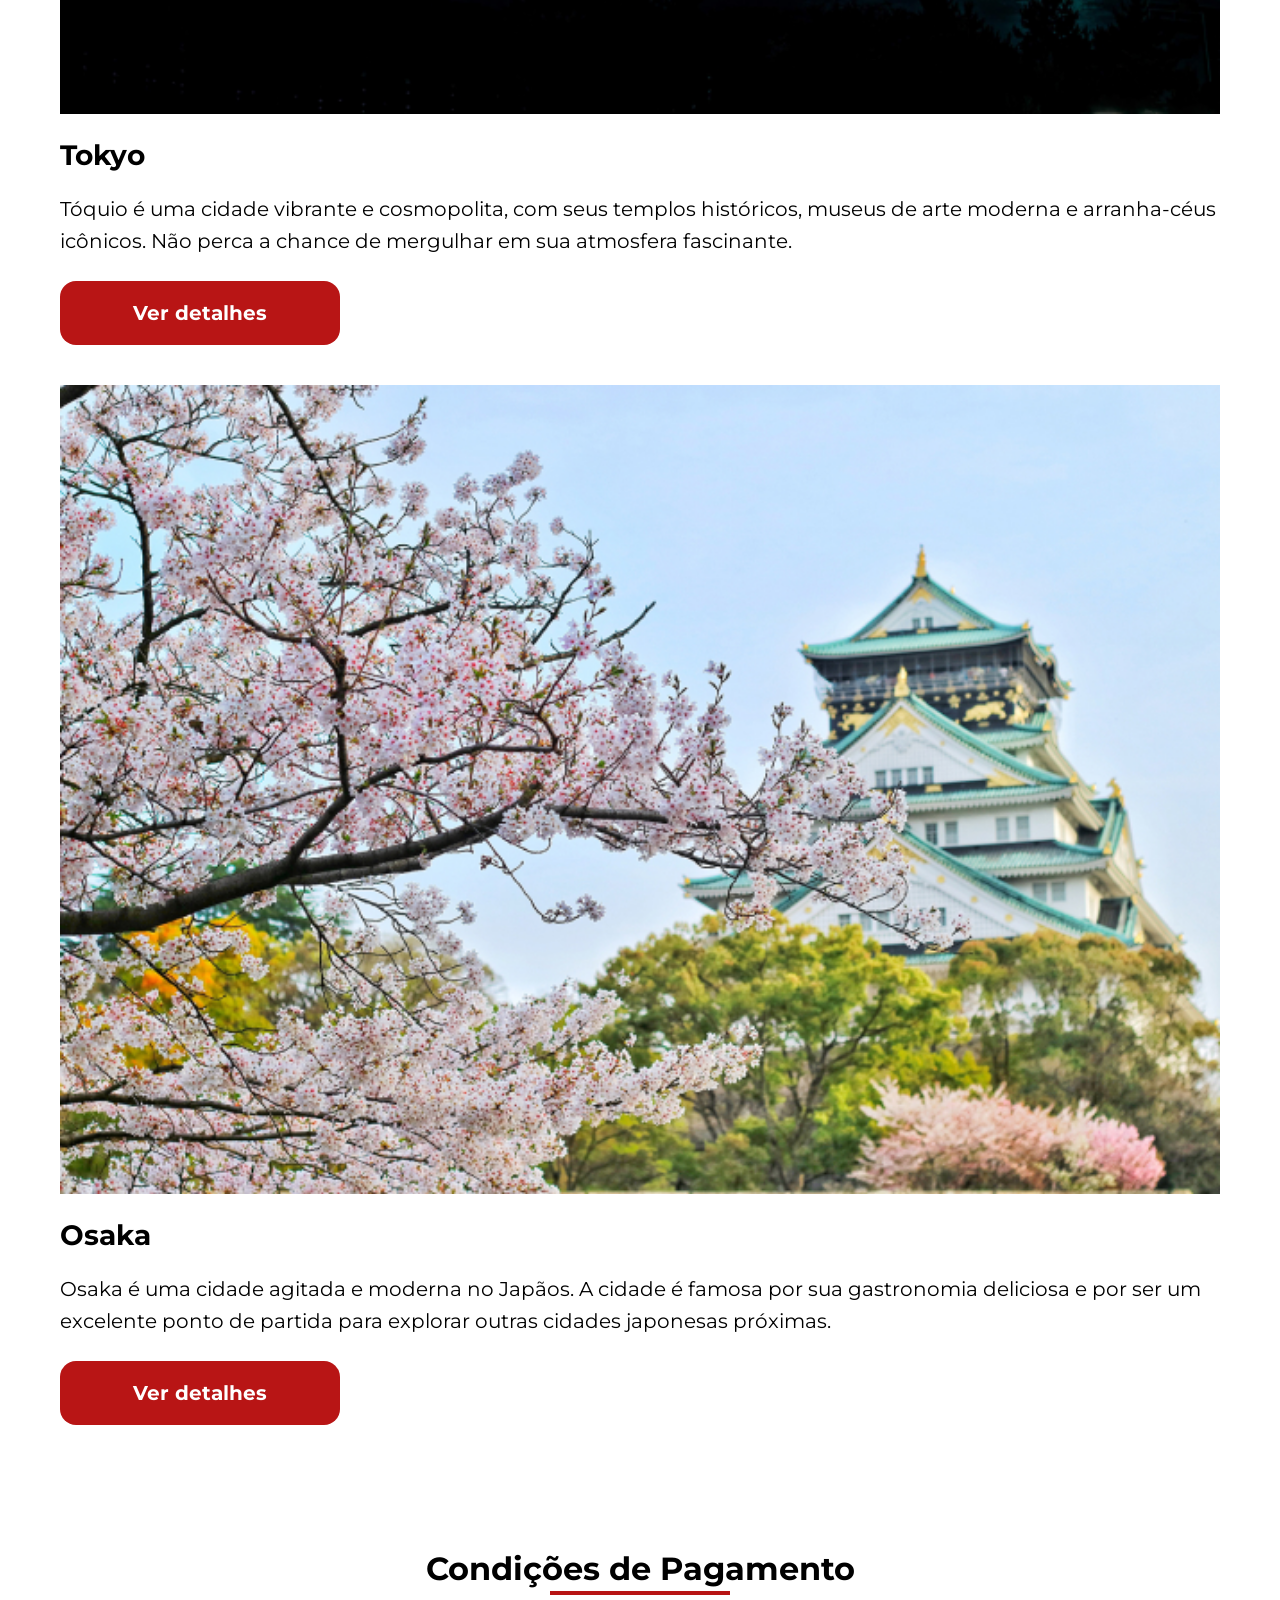
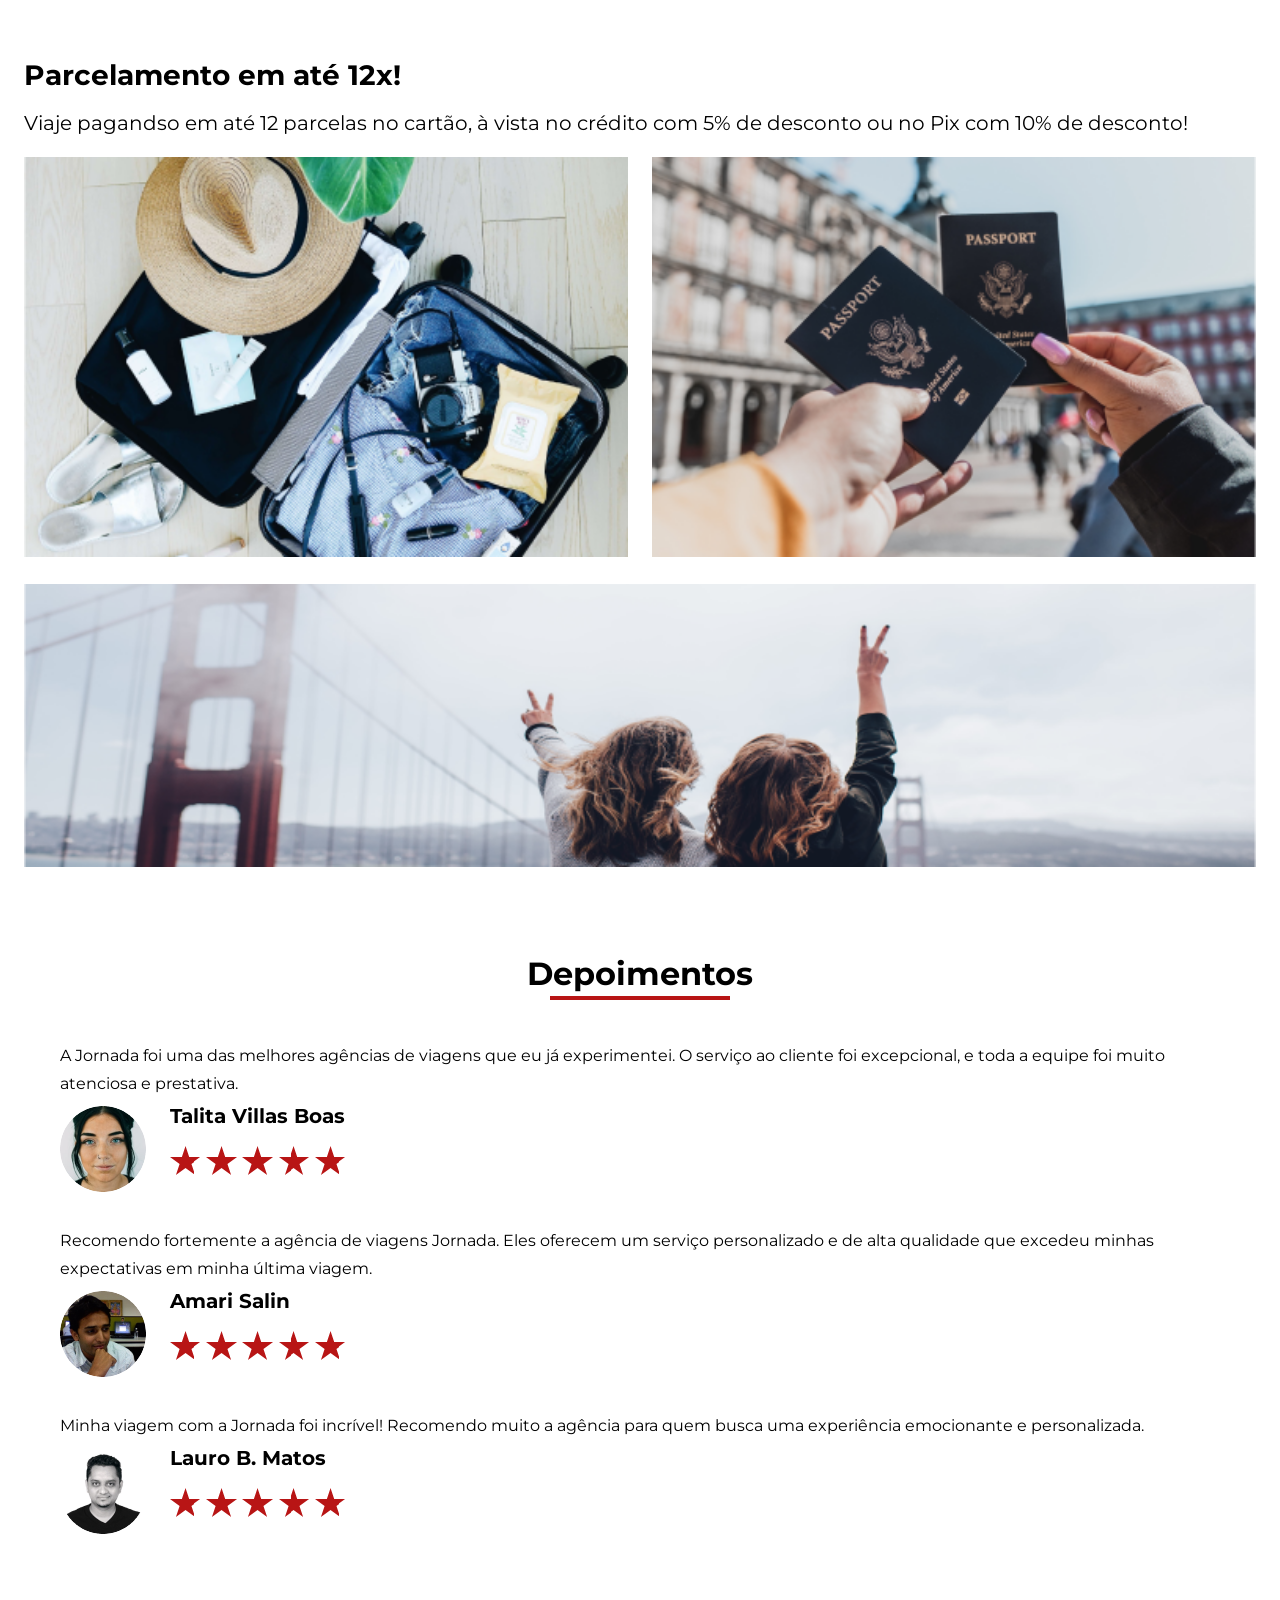
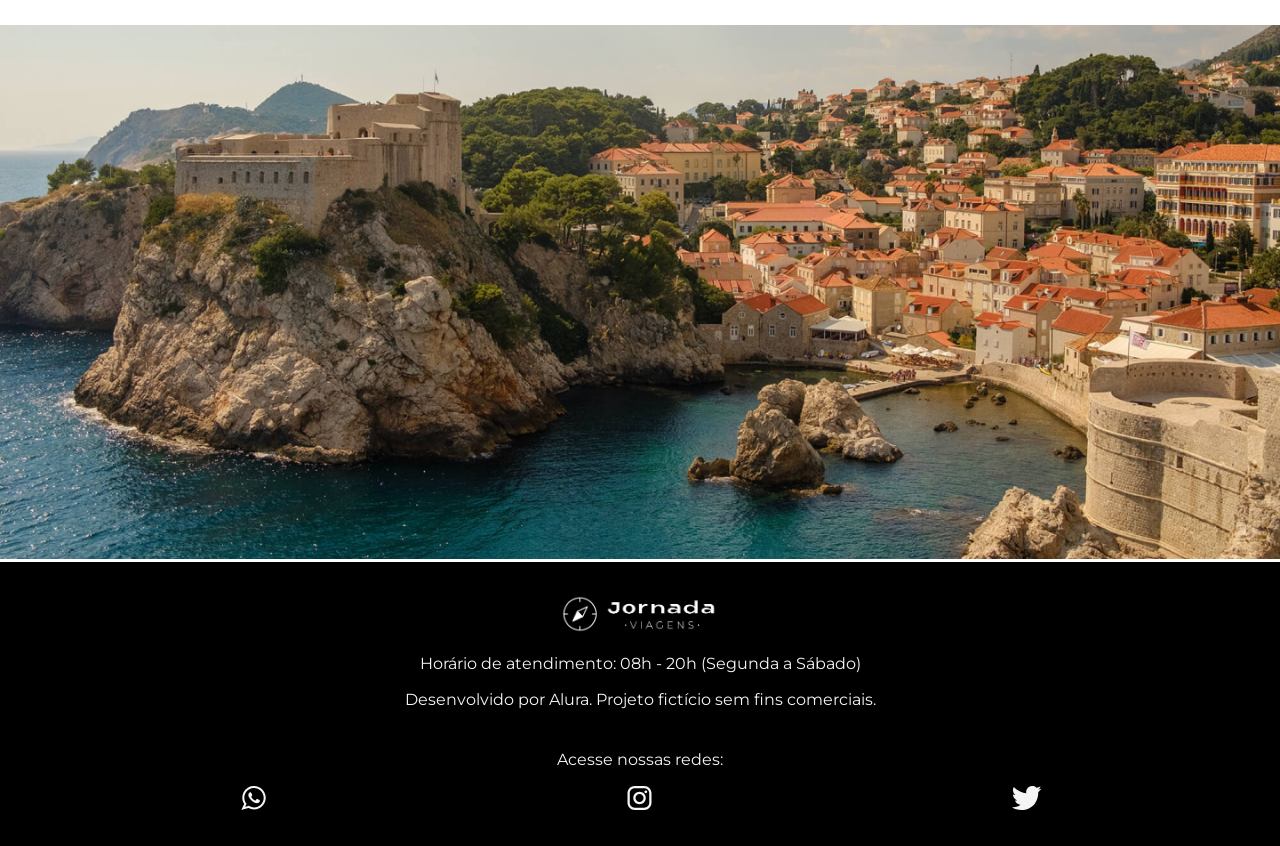
==== commit d778300c: "Mobile, Tablet and Desktop blog page layout finished" ====
--- a/index.html
+++ b/index.html
@@ -24,7 +24,7 @@
             <img class="menu__icosn" src="img/Header_rodapes/menu.svg" alt="Icone de menu hamburguer">
         </a>
         <div class="header__desktopMenu">
-            <a href="#" class="desktop__link">Blog</a>
+            <a href="pages/blog.html" class="desktop__link">Blog</a>
             <a href="#" class="desktop__link">Pacotes de viagem</a>
             <a href="#" class="desktop__link">Contato</a>
         </div>
--- a/styles/header.css
+++ b/styles/header.css
@@ -21,9 +21,9 @@
     display: none;
 }
 
-@media screen and (min-width: 1400px) {
+@media screen and (min-width: 768px) {
     .header {
-        padding: 37px 120px;
+        padding: 37px 60px;
     }
     .header__desktopMenu {
         display: flex;
@@ -44,4 +44,10 @@
     .header__menu {
         display: none;
     }
+}
+
+@media screen and (min-width: 1440px) {
+    .header {
+        padding: 37px 120px;
+    }
 }
--- a/styles/homepage/main.css
+++ b/styles/homepage/main.css
@@ -9,7 +9,7 @@
 }
 
 .content__banner {
-    width: 100vw;
+    width: 100%;
     align-items: center;
 }
 
--- a/styles/footer.css
+++ b/styles/footer.css
@@ -5,7 +5,7 @@
 }
 
 .footer__banner {
-    width: 100vw;
+    width: 100%;
     align-items: center;
 }
 
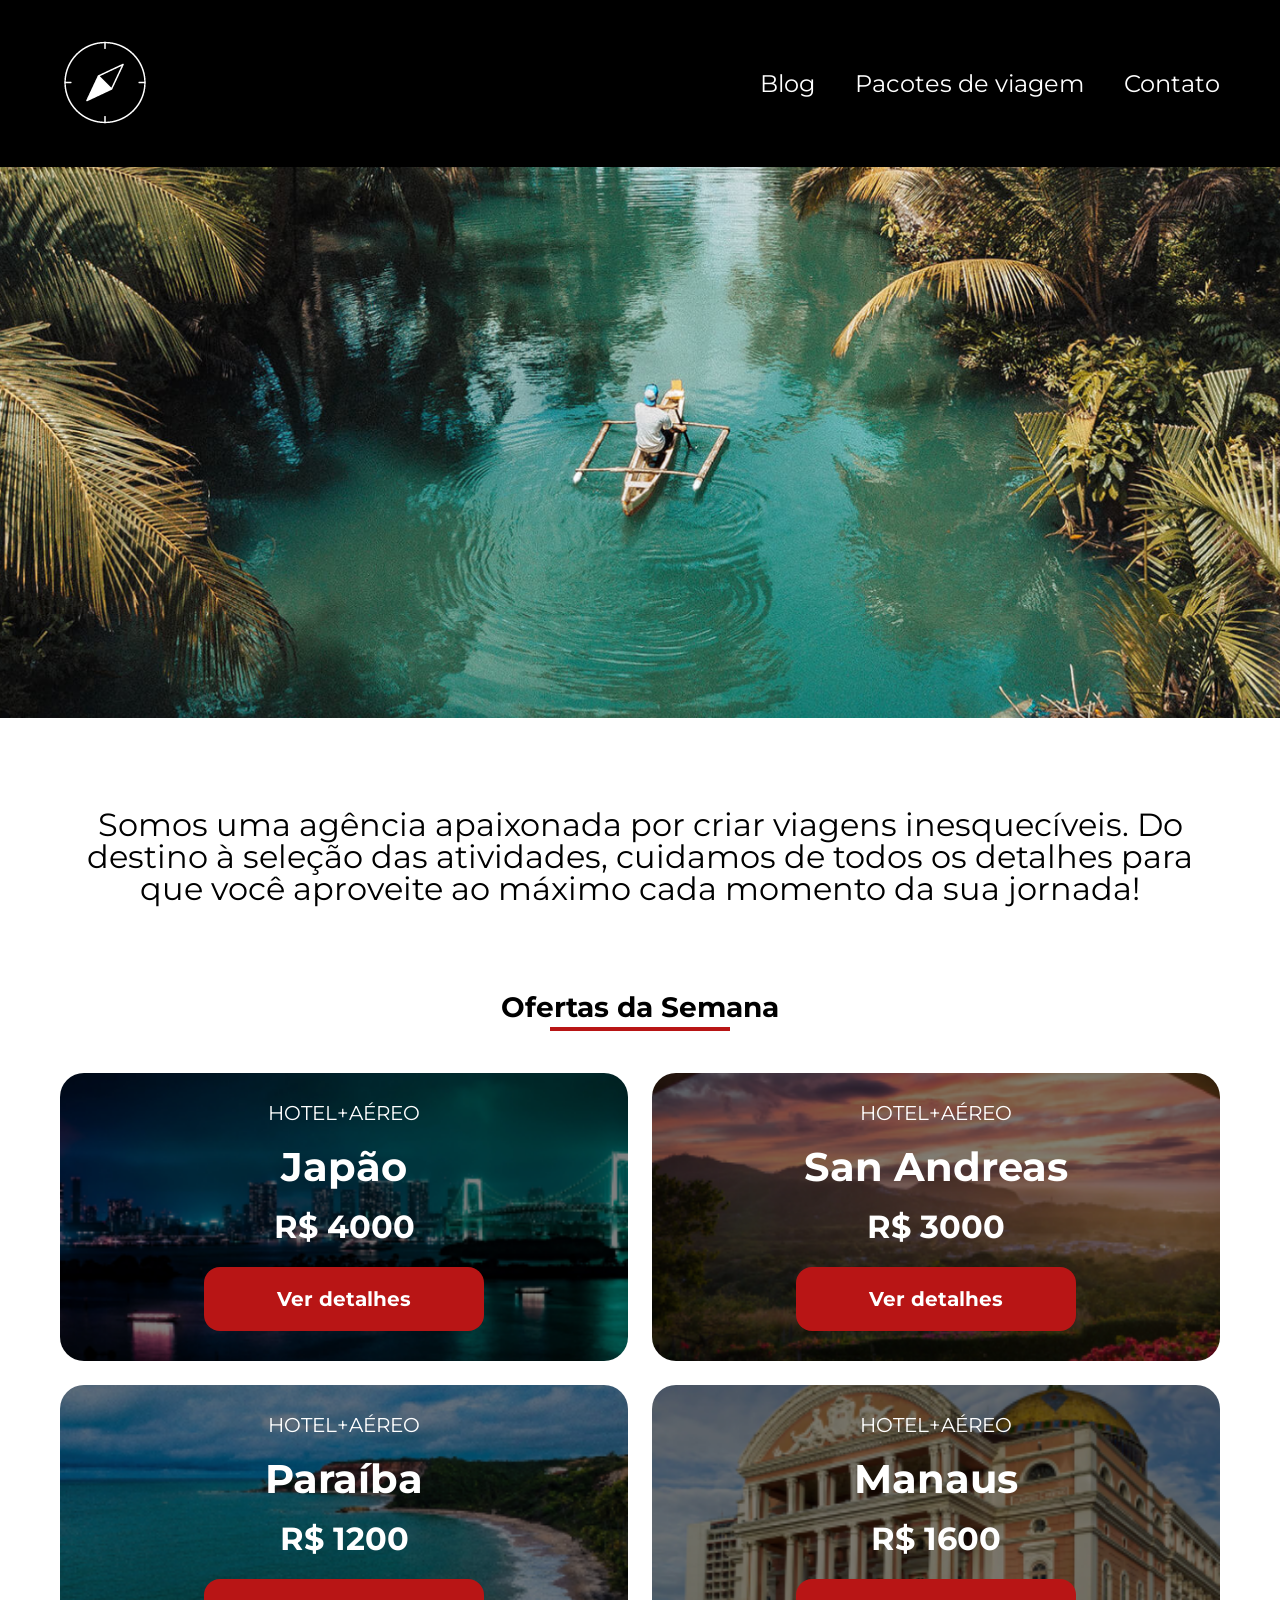
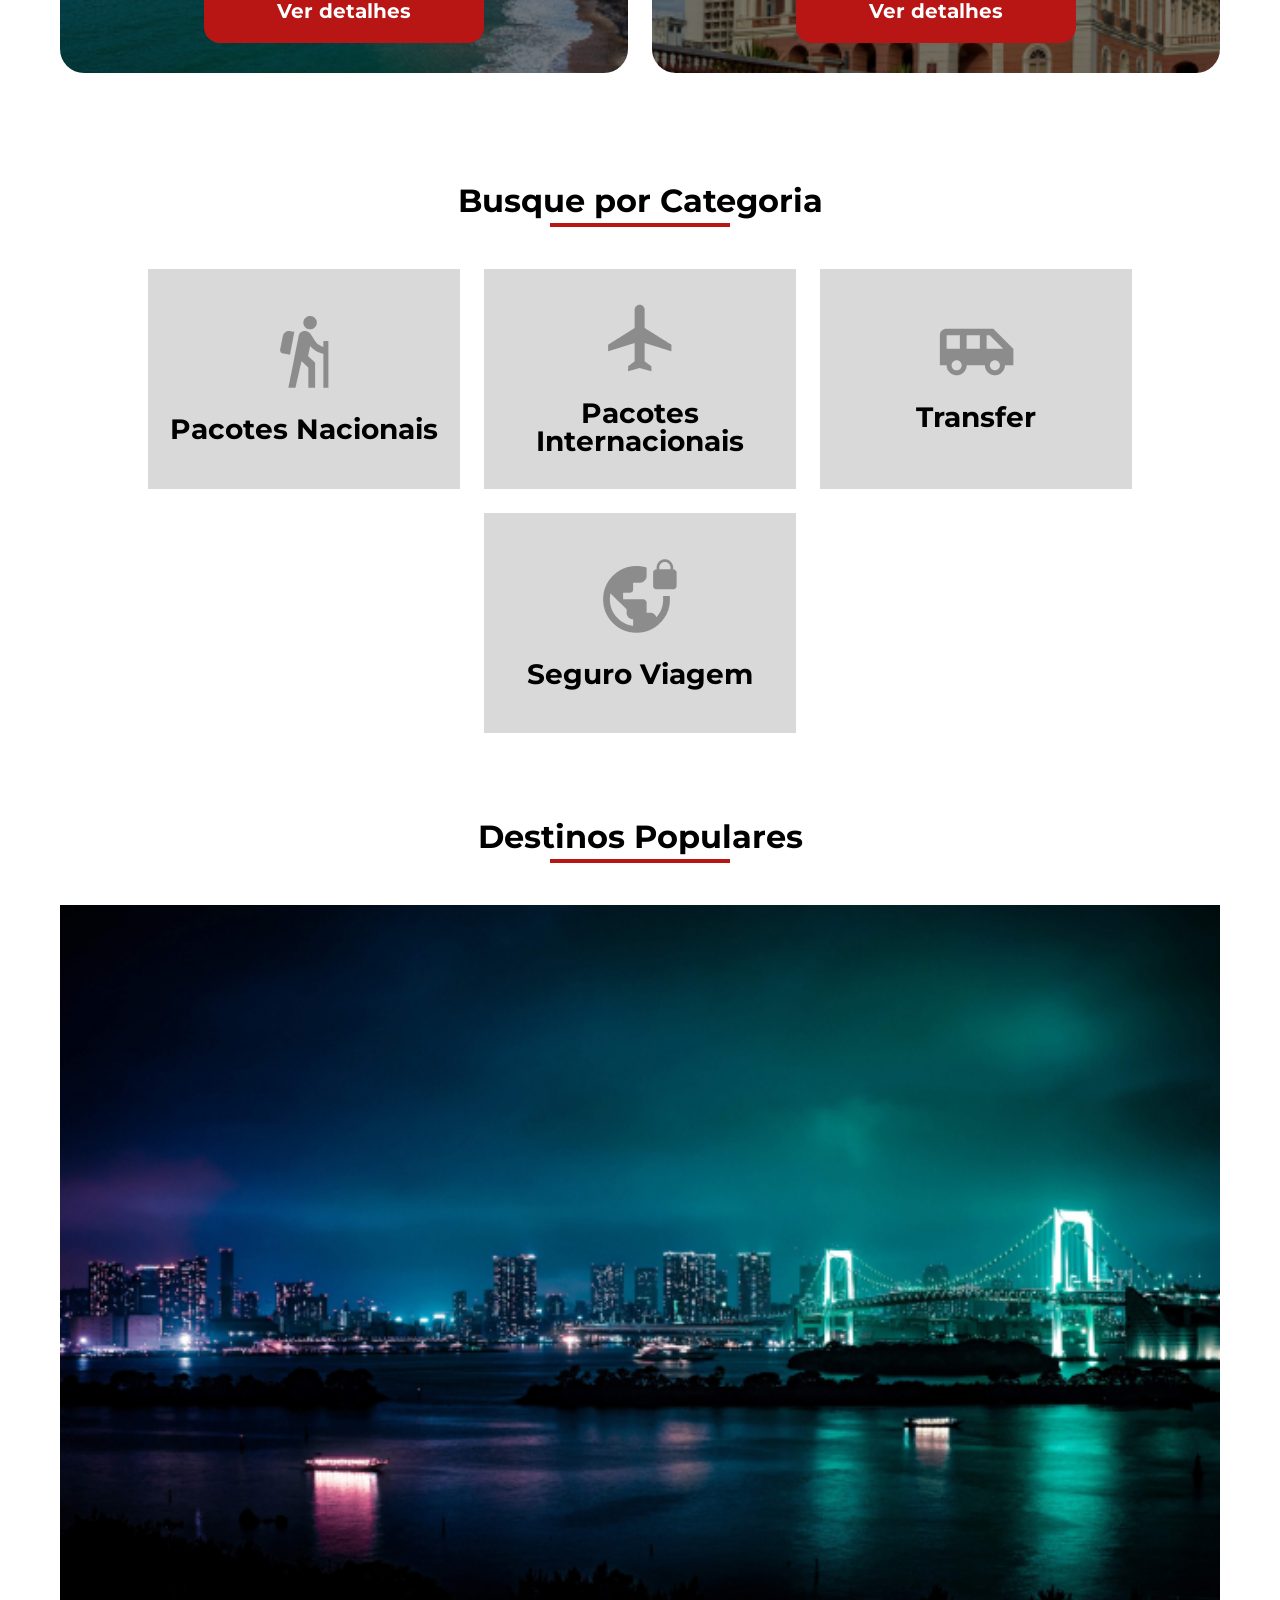
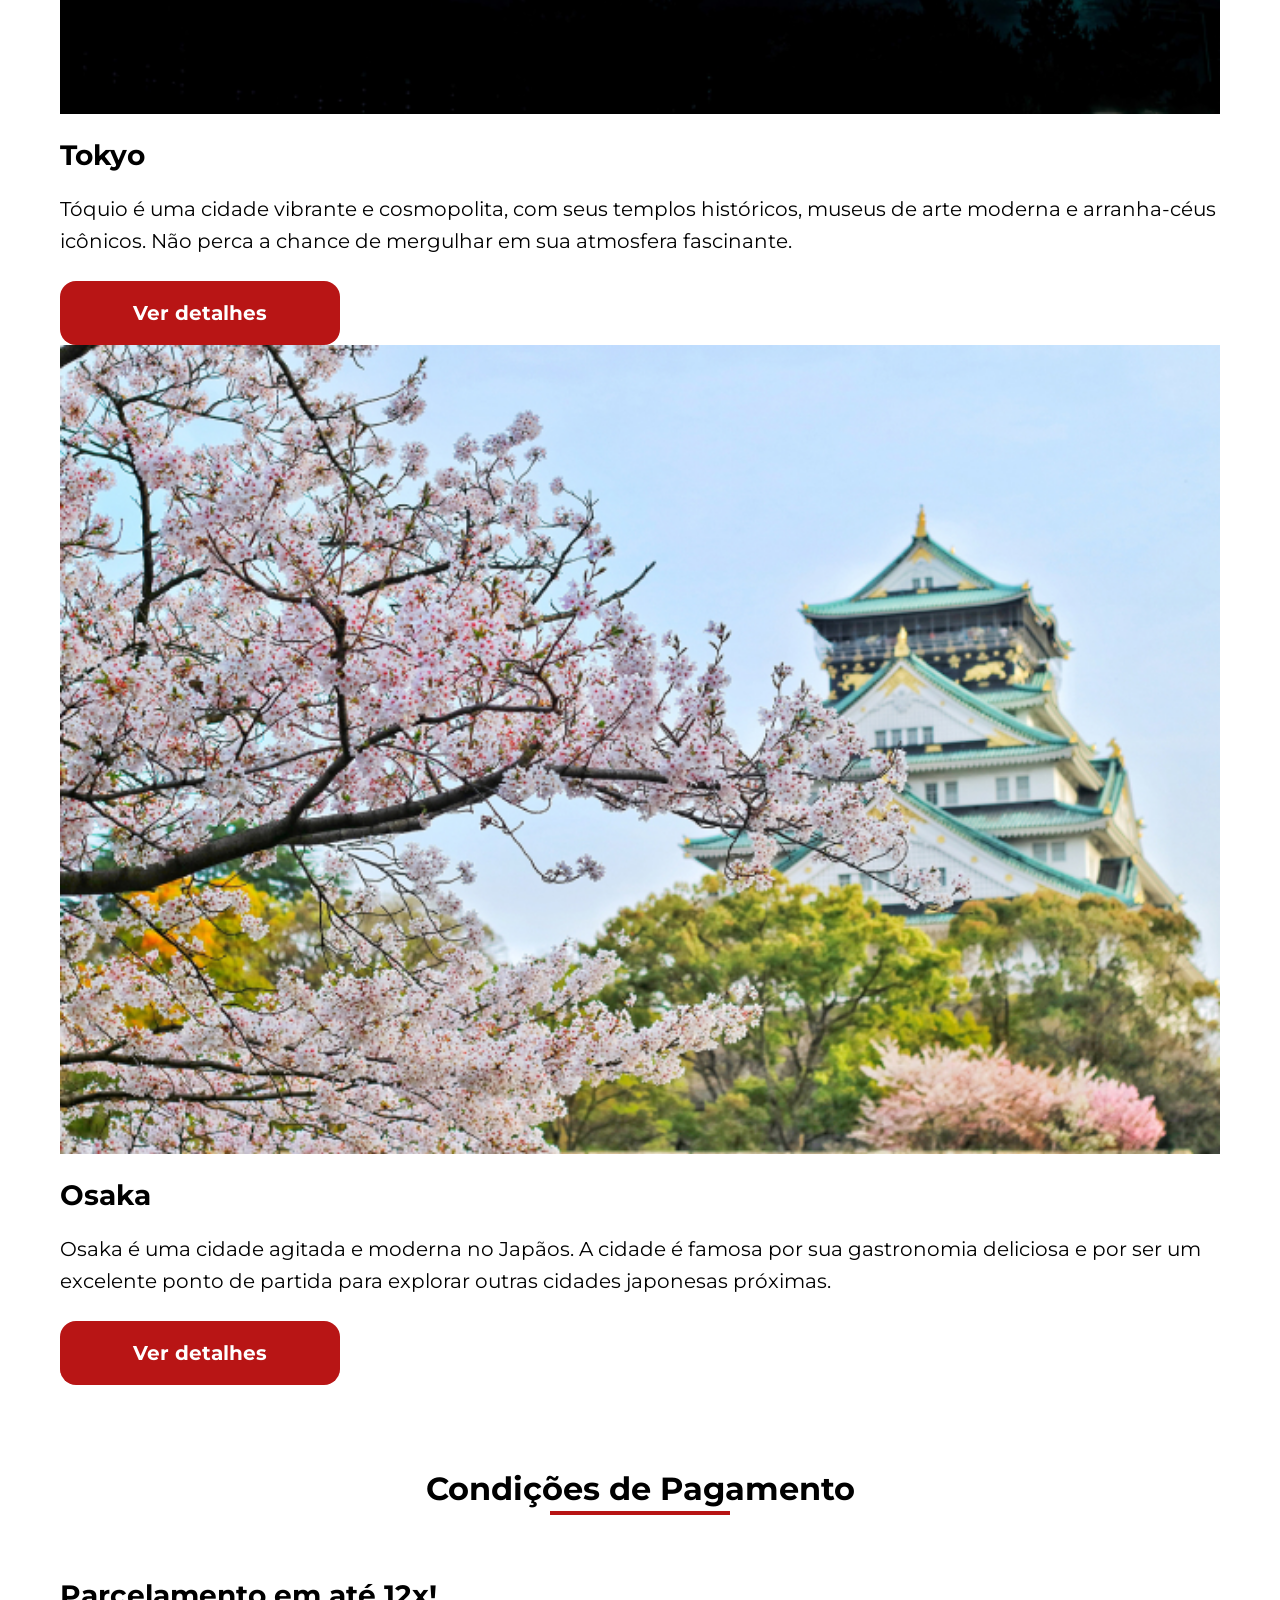
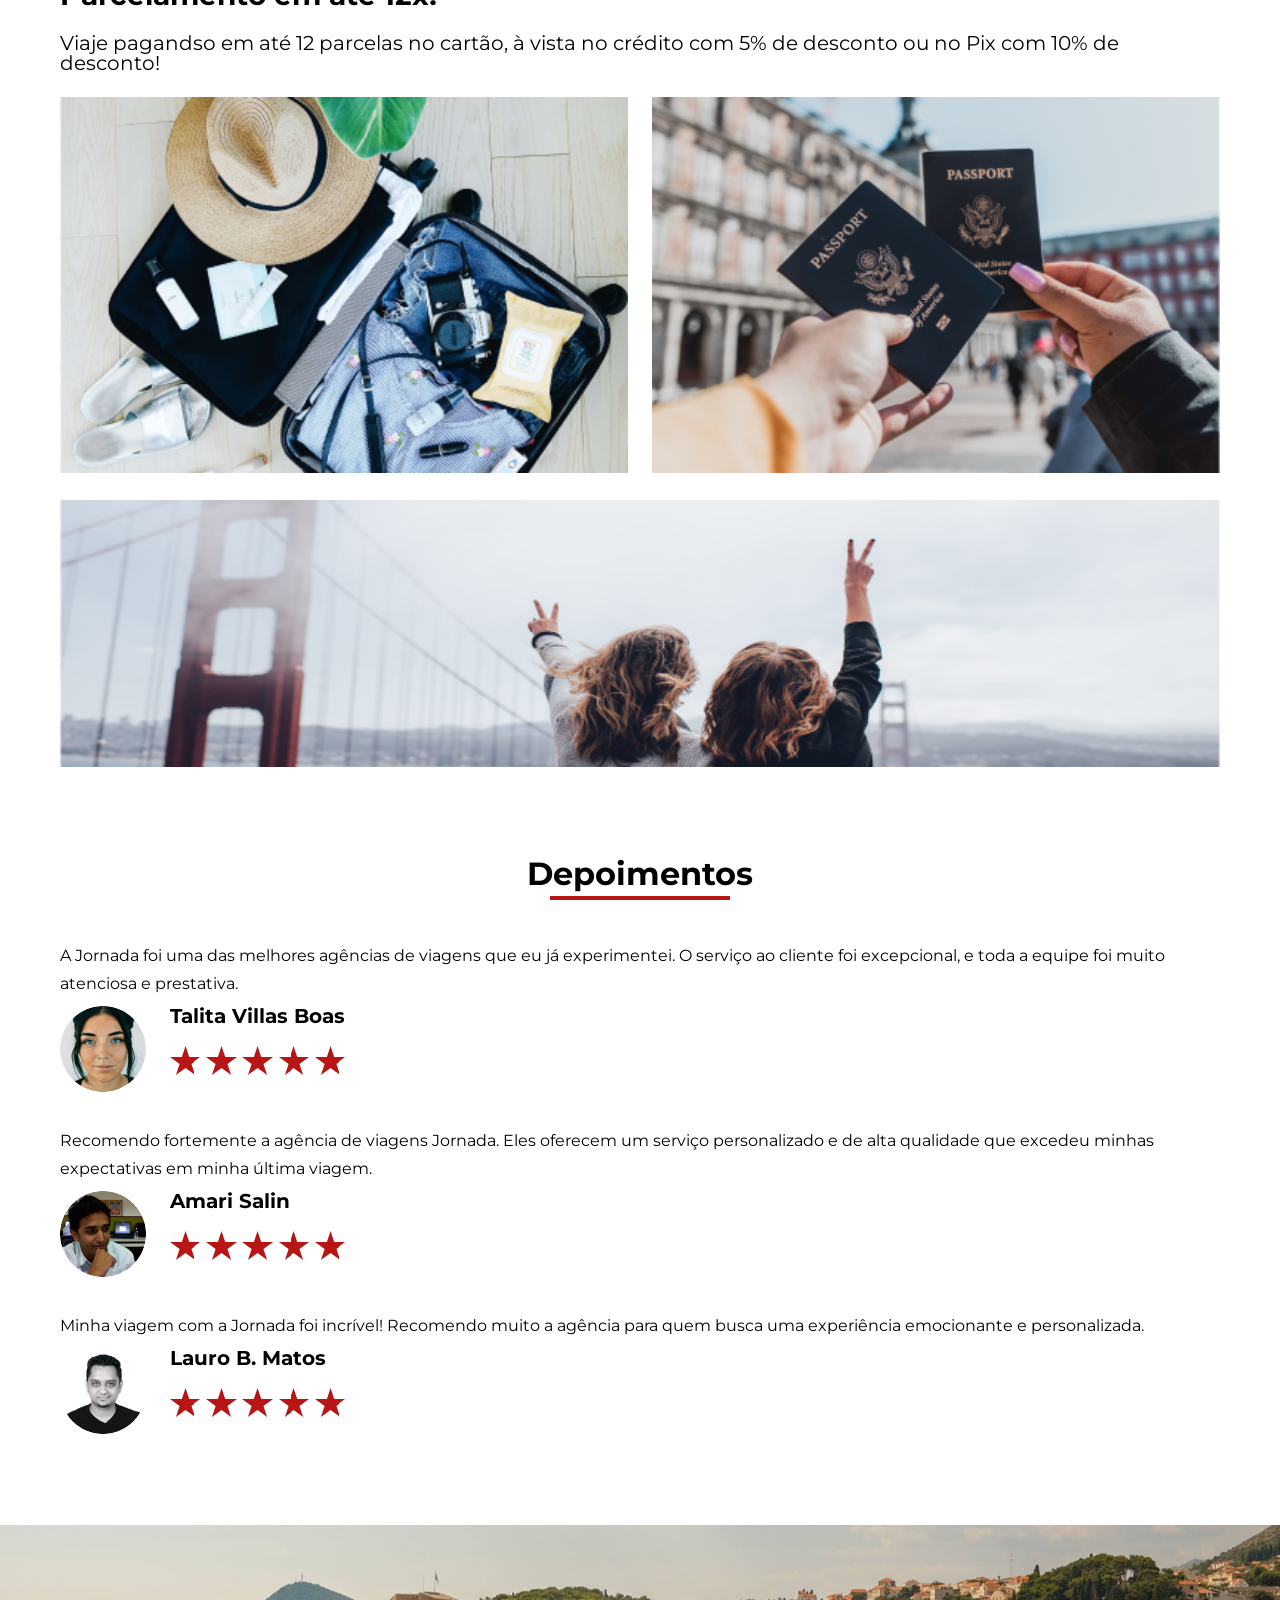
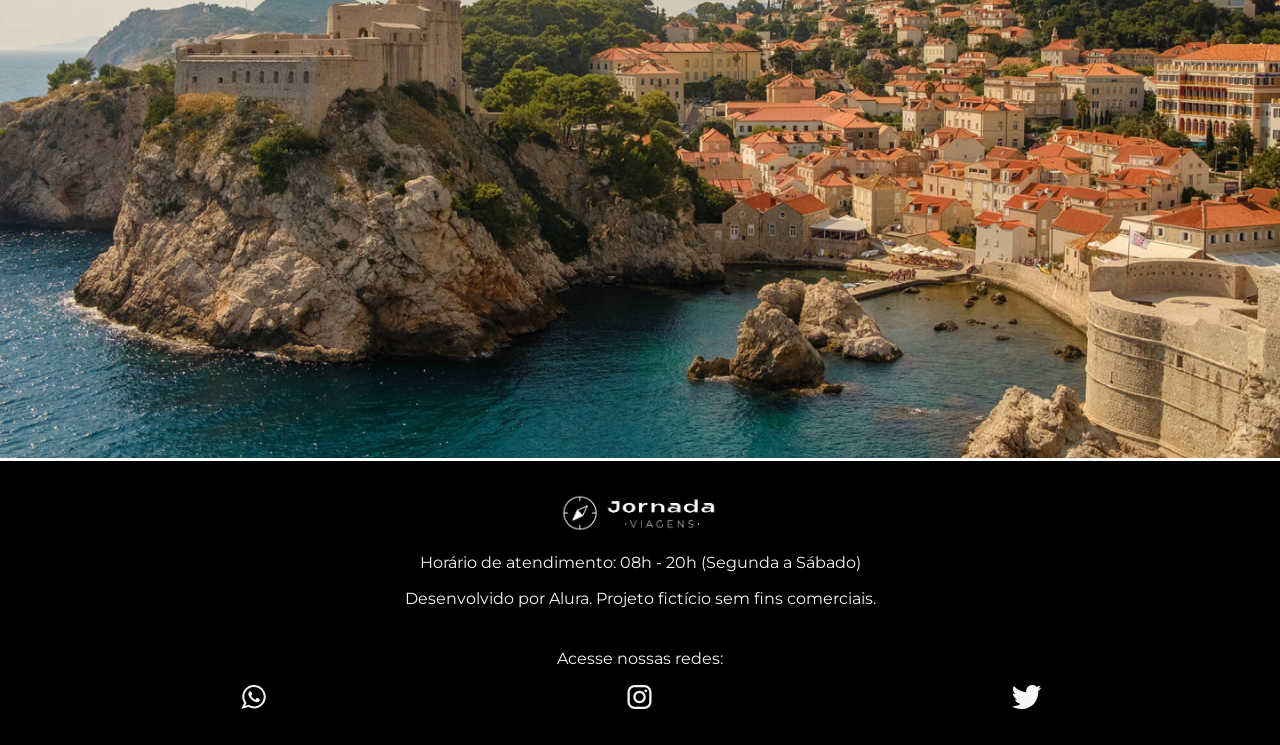
==== commit e3e3831f: "destiny page was created" ====
--- a/index.html
+++ b/index.html
@@ -8,9 +8,9 @@
     <link rel="stylesheet" href="styles/homepage/main.css">
     <link rel="stylesheet" href="styles/homepage/weekOffer.css">
     <link rel="stylesheet" href="styles/homepage/categories.css">
-    <link rel="stylesheet" href="styles/homepage/popularDestinarions.css">
-    <link rel="stylesheet" href="styles/homepage/payment.css">
-    <link rel="stylesheet" href="styles/homepage/testimonials.css">
+    <link rel="stylesheet" href="styles/components/popularDestinarions.css">
+    <link rel="stylesheet" href="styles/components/payment.css">
+    <link rel="stylesheet" href="styles/components/testimonials.css">
     <link rel="stylesheet" href="styles/footer.css">
     <title>Jornada viagens</title>
 </head>
--- a/styles/components/popularDestinarions.css
+++ b/styles/components/popularDestinarions.css
@@ -0,0 +1,33 @@
+@import "destinationResumeCard.css";
+
+
+.content__popularDestinations {
+    display: flex;
+    flex-direction: column;
+    margin: 0 24px;
+    justify-content: center;
+}
+
+@media screen and (min-width: 768px) {
+    .content__popularDestinations {
+        margin: 0 60px;
+    }
+
+    .destinationResumeCard a {
+        align-self: flex-start;
+    }
+}
+
+@media screen and (min-width: 1440px) {
+    .content__popularDestinations {
+        display: grid;
+        grid-template-columns: auto auto;
+        column-gap: 24px;
+        margin: 0 120px;
+    }
+
+    .content__popularDestinations h3 {
+        grid-column: span 2;
+        align-self: center;
+    }
+}
--- a/styles/components/payment.css
+++ b/styles/components/payment.css
@@ -0,0 +1,43 @@
+@import "cardGallery.css";
+
+.content__paymentConditions {
+    display: flex;
+    flex-direction: column;
+    margin: 0 24px;
+    gap: 24px;
+}
+
+.content__blockText {
+    display: flex;
+    flex-direction: column;
+    gap: 24px;
+}
+
+.content__blockText h4 {
+    font-size: var(--font-size-h4);
+    font-weight: bold;
+}
+
+.content__blockText p {
+    font-size: var(--font-size-body2);
+}
+
+@media screen and (min-width: 768px) {
+    .content__paymentConditions {
+        margin: 0 60px;
+    }
+}
+
+@media screen and (min-width: 1440px) {
+    .content__paymentConditions {
+        display: grid;
+        grid-template-columns: 384px 790px;
+        justify-content: space-between;
+        margin: 0 122px;
+    }
+
+    .content__paymentConditions h3 {
+        grid-column: span 2;
+        align-self: center;
+    }
+}
--- a/styles/components/testimonials.css
+++ b/styles/components/testimonials.css
@@ -0,0 +1,36 @@
+@import "comment.css";
+
+.content__testimonials {
+    margin: 0 24px;
+}
+
+.comment{
+    margin-bottom: 32px;
+}
+
+.comment--noMargin {
+    margin-bottom: 0;
+}
+
+@media screen and (min-width: 768px) {
+    .content__testimonials {
+        margin: 0 60px;
+    }
+}
+
+@media screen and (min-width: 1440px) {
+    .content__testimonials {
+        display: grid;
+        grid-template-columns: repeat(3, auto); 
+        column-gap: 24px;
+        margin: 0 120px;
+    }
+
+    .sectionTitle {
+        grid-column: span 3;
+    }
+
+    .comment{
+        margin-bottom: 0;
+    }
+}
